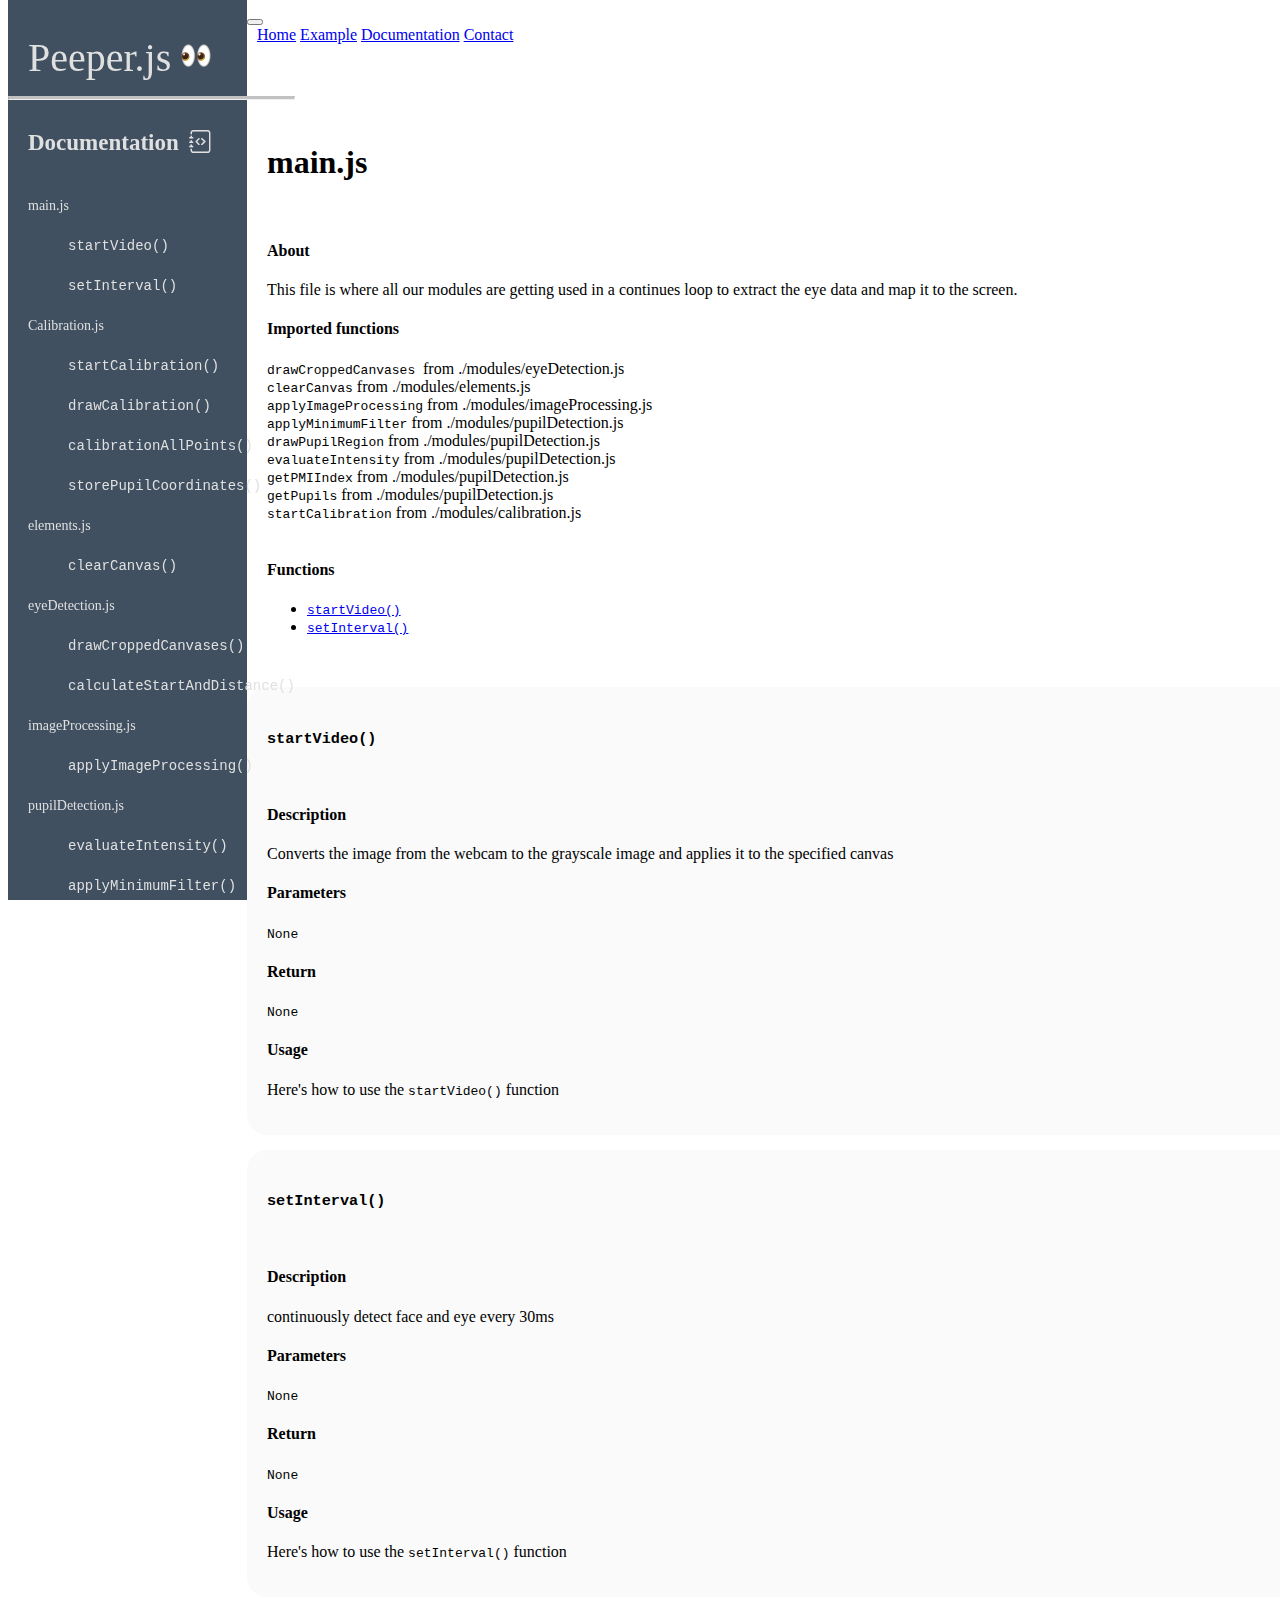
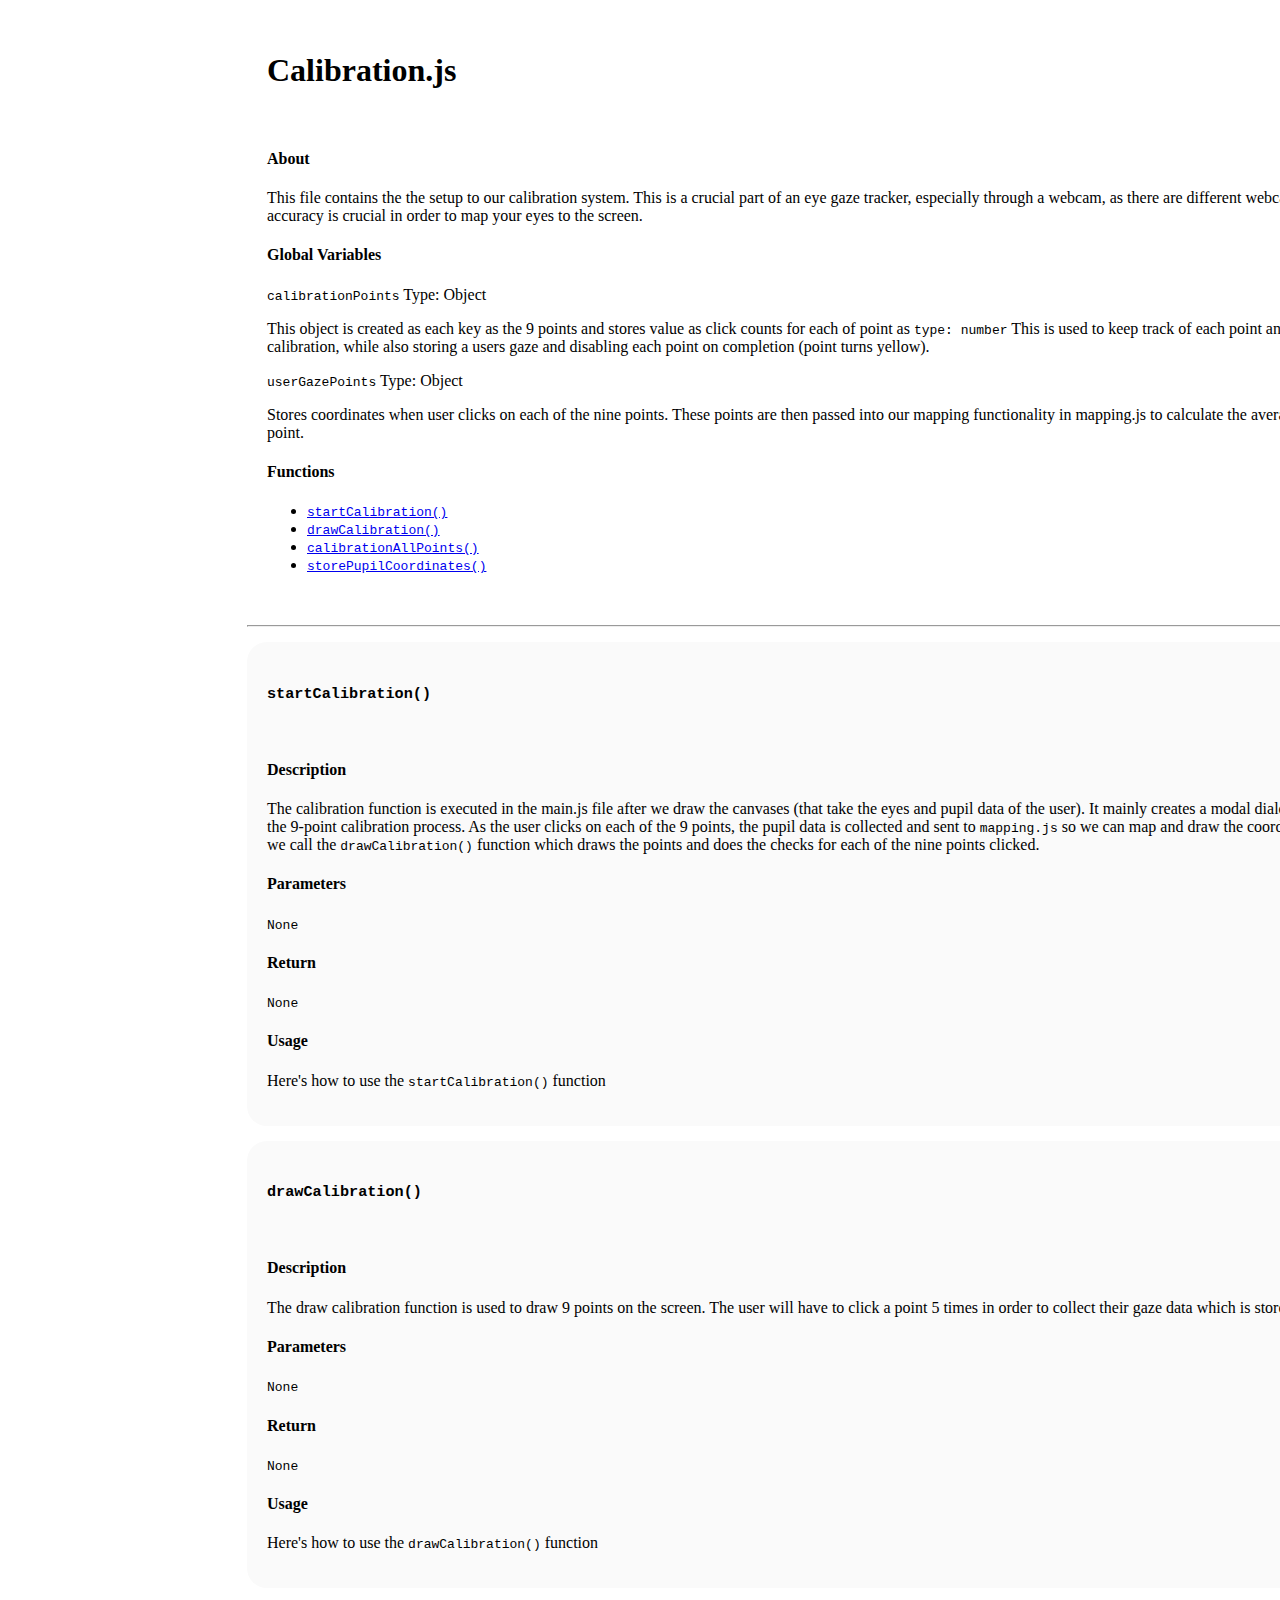
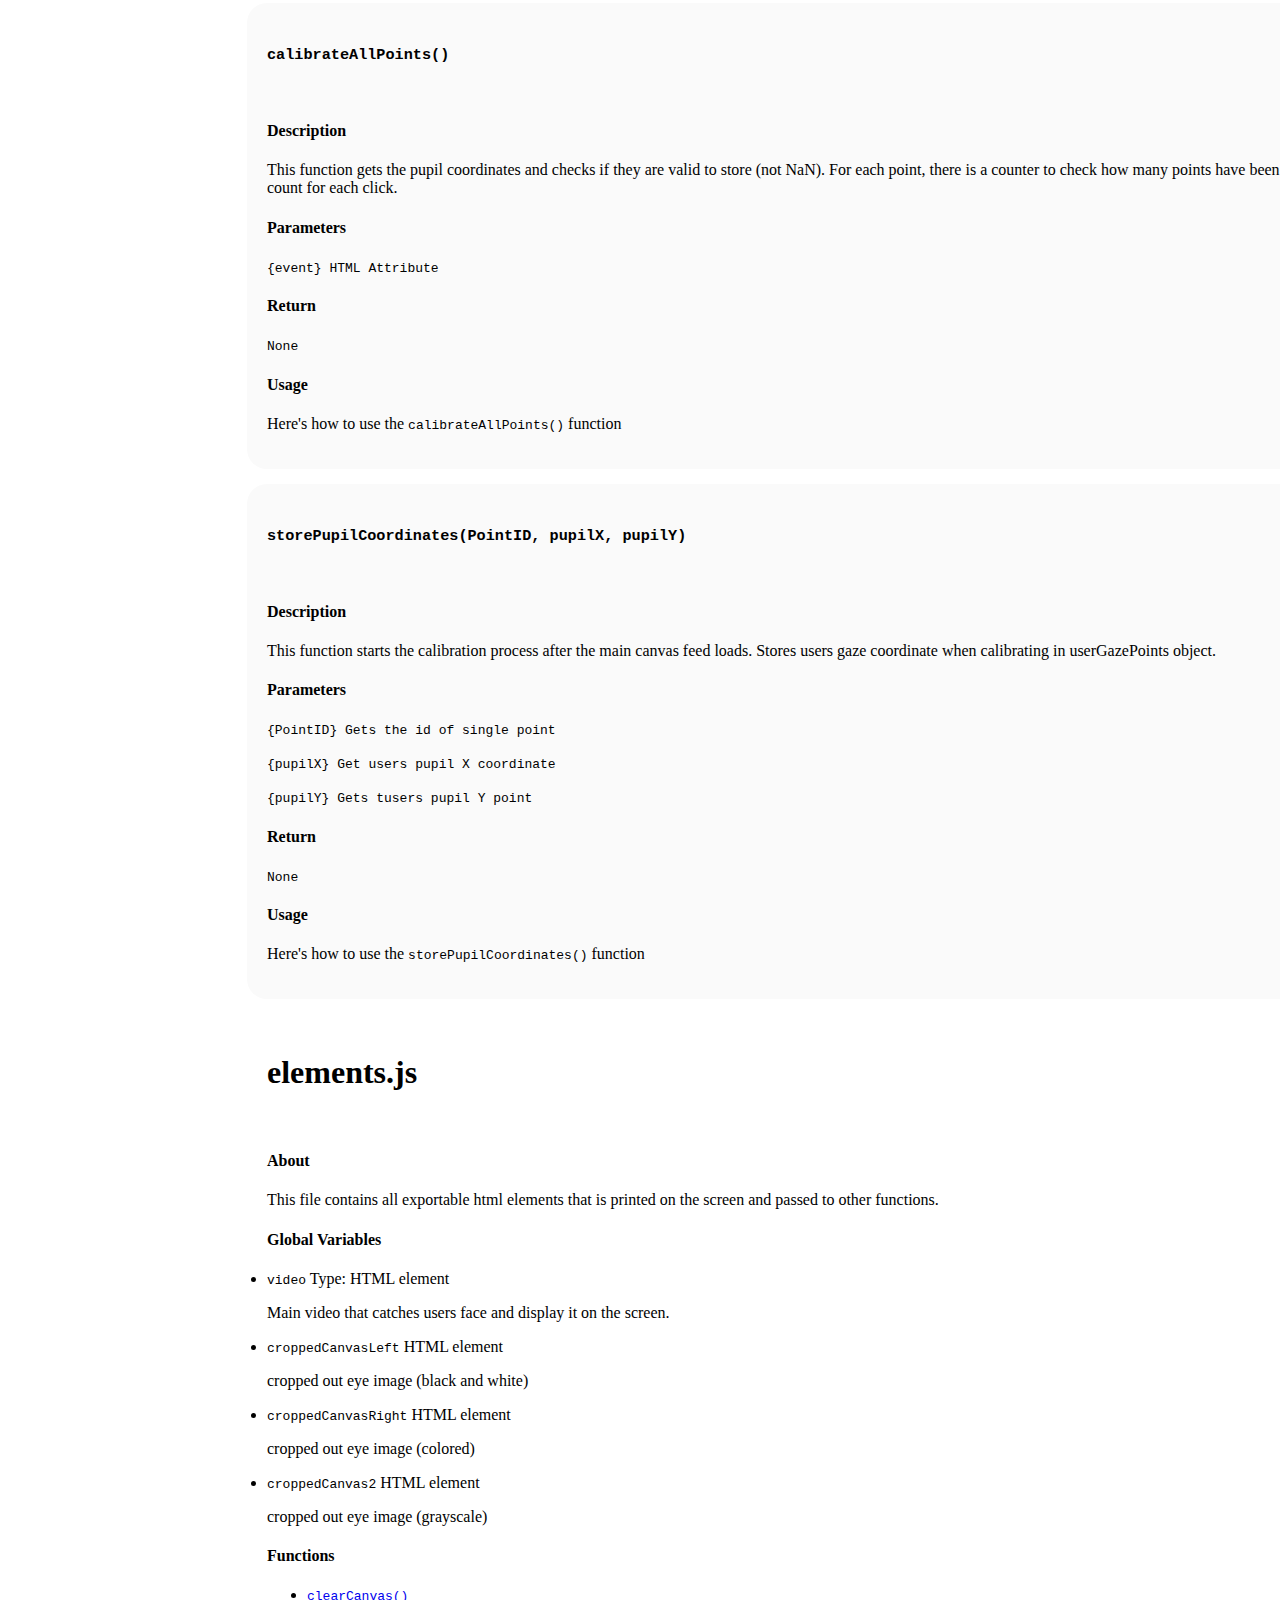
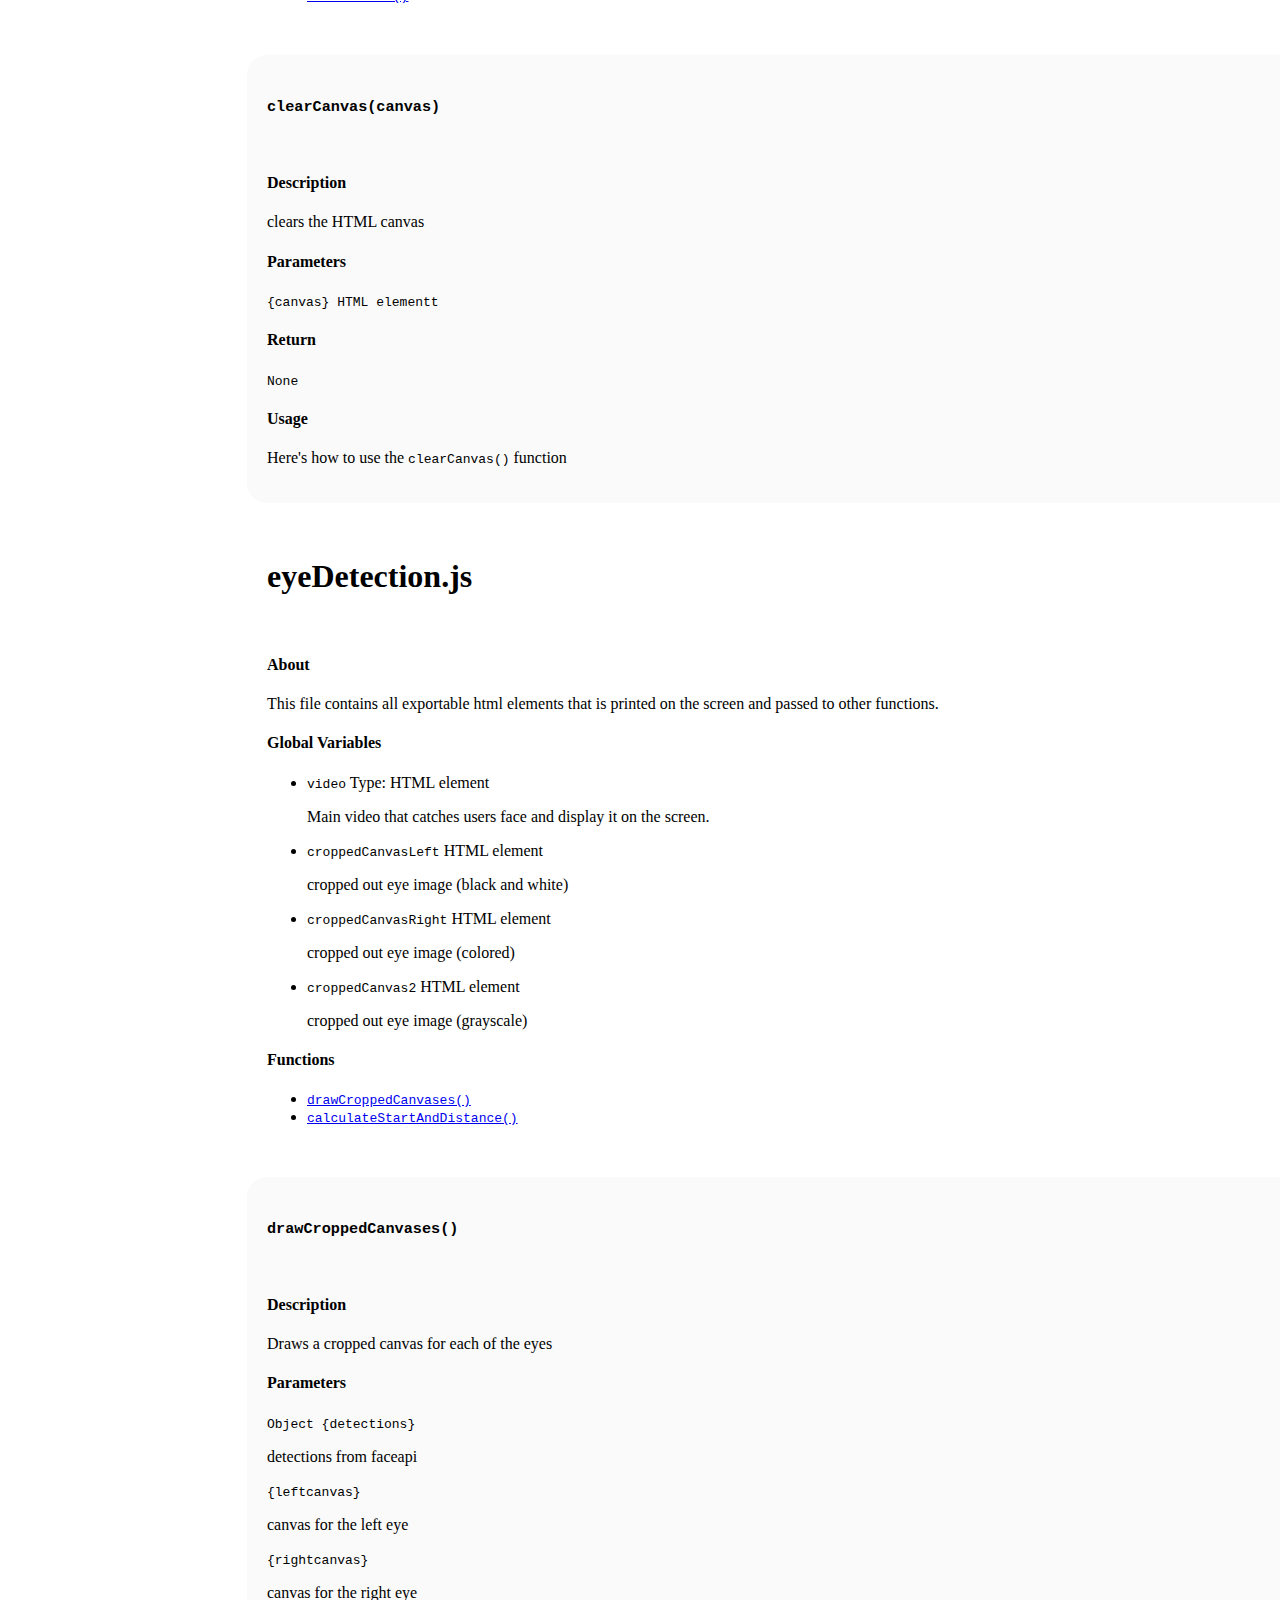
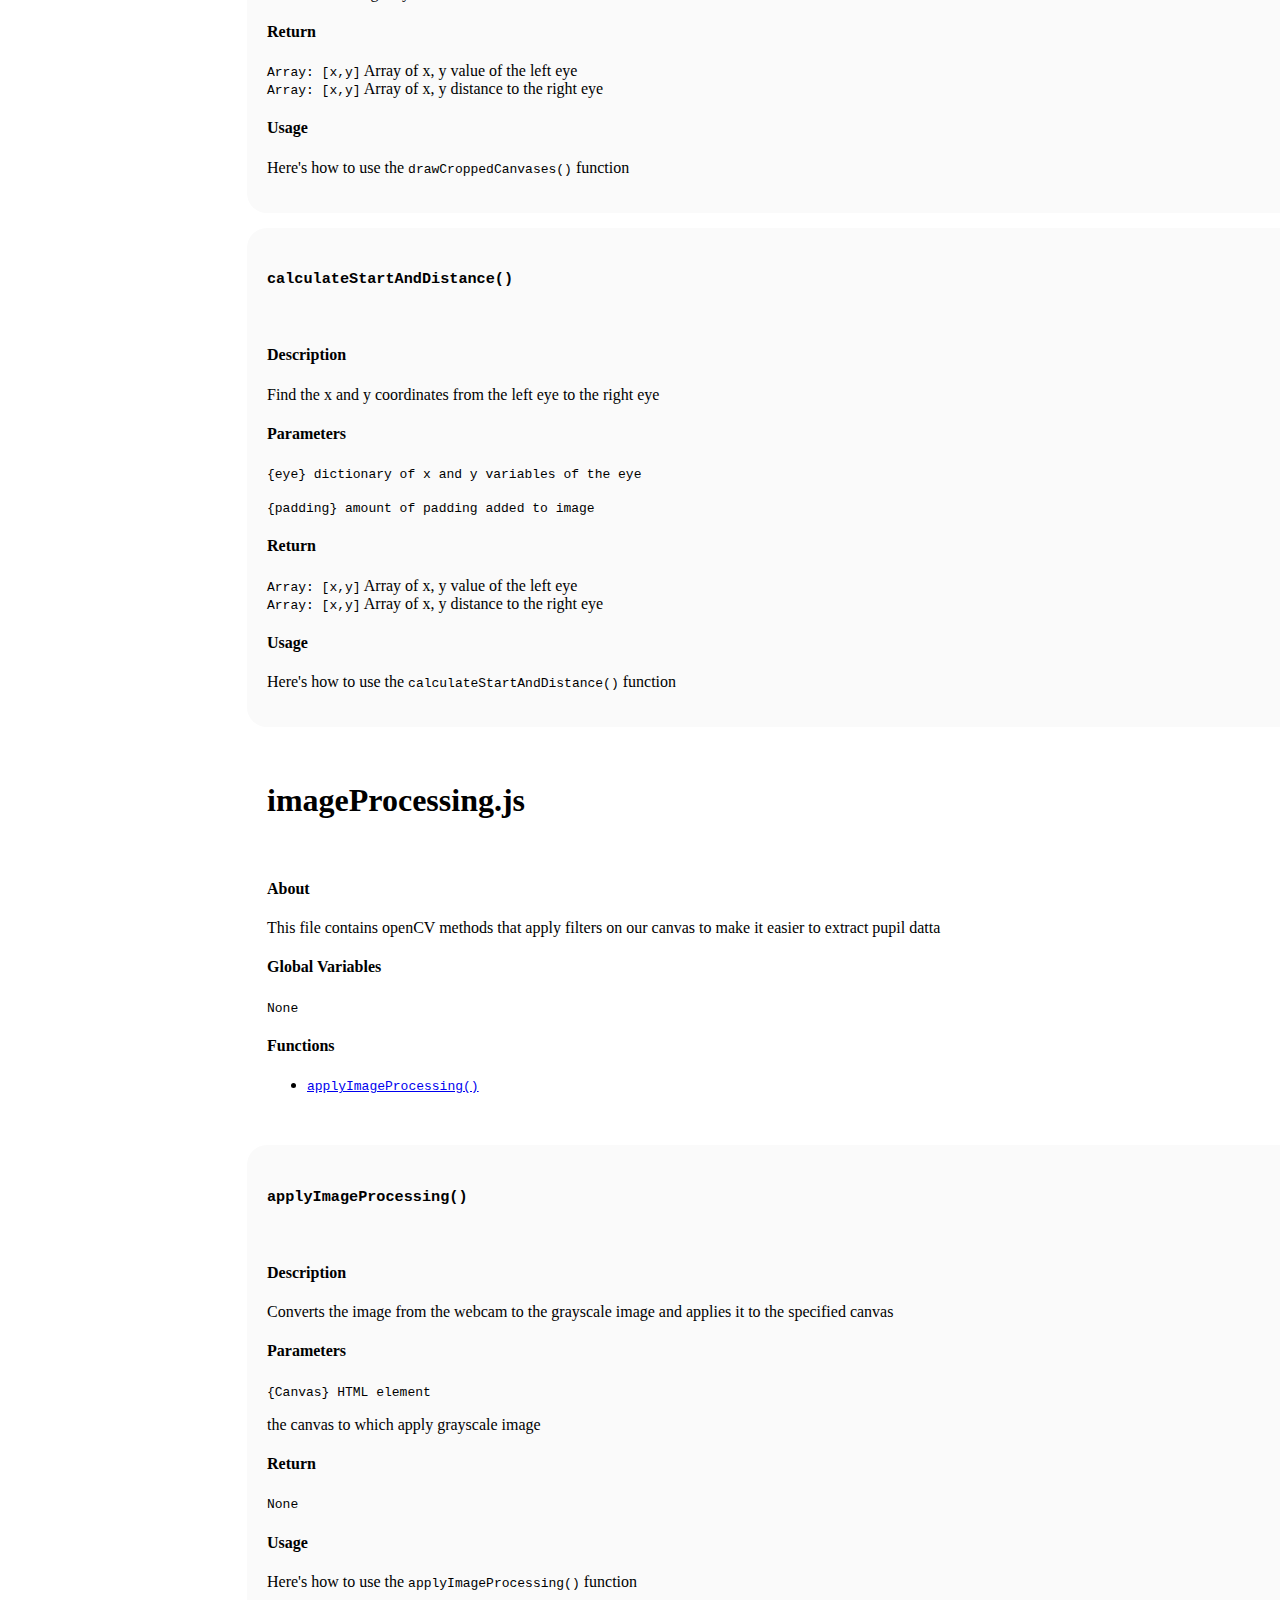
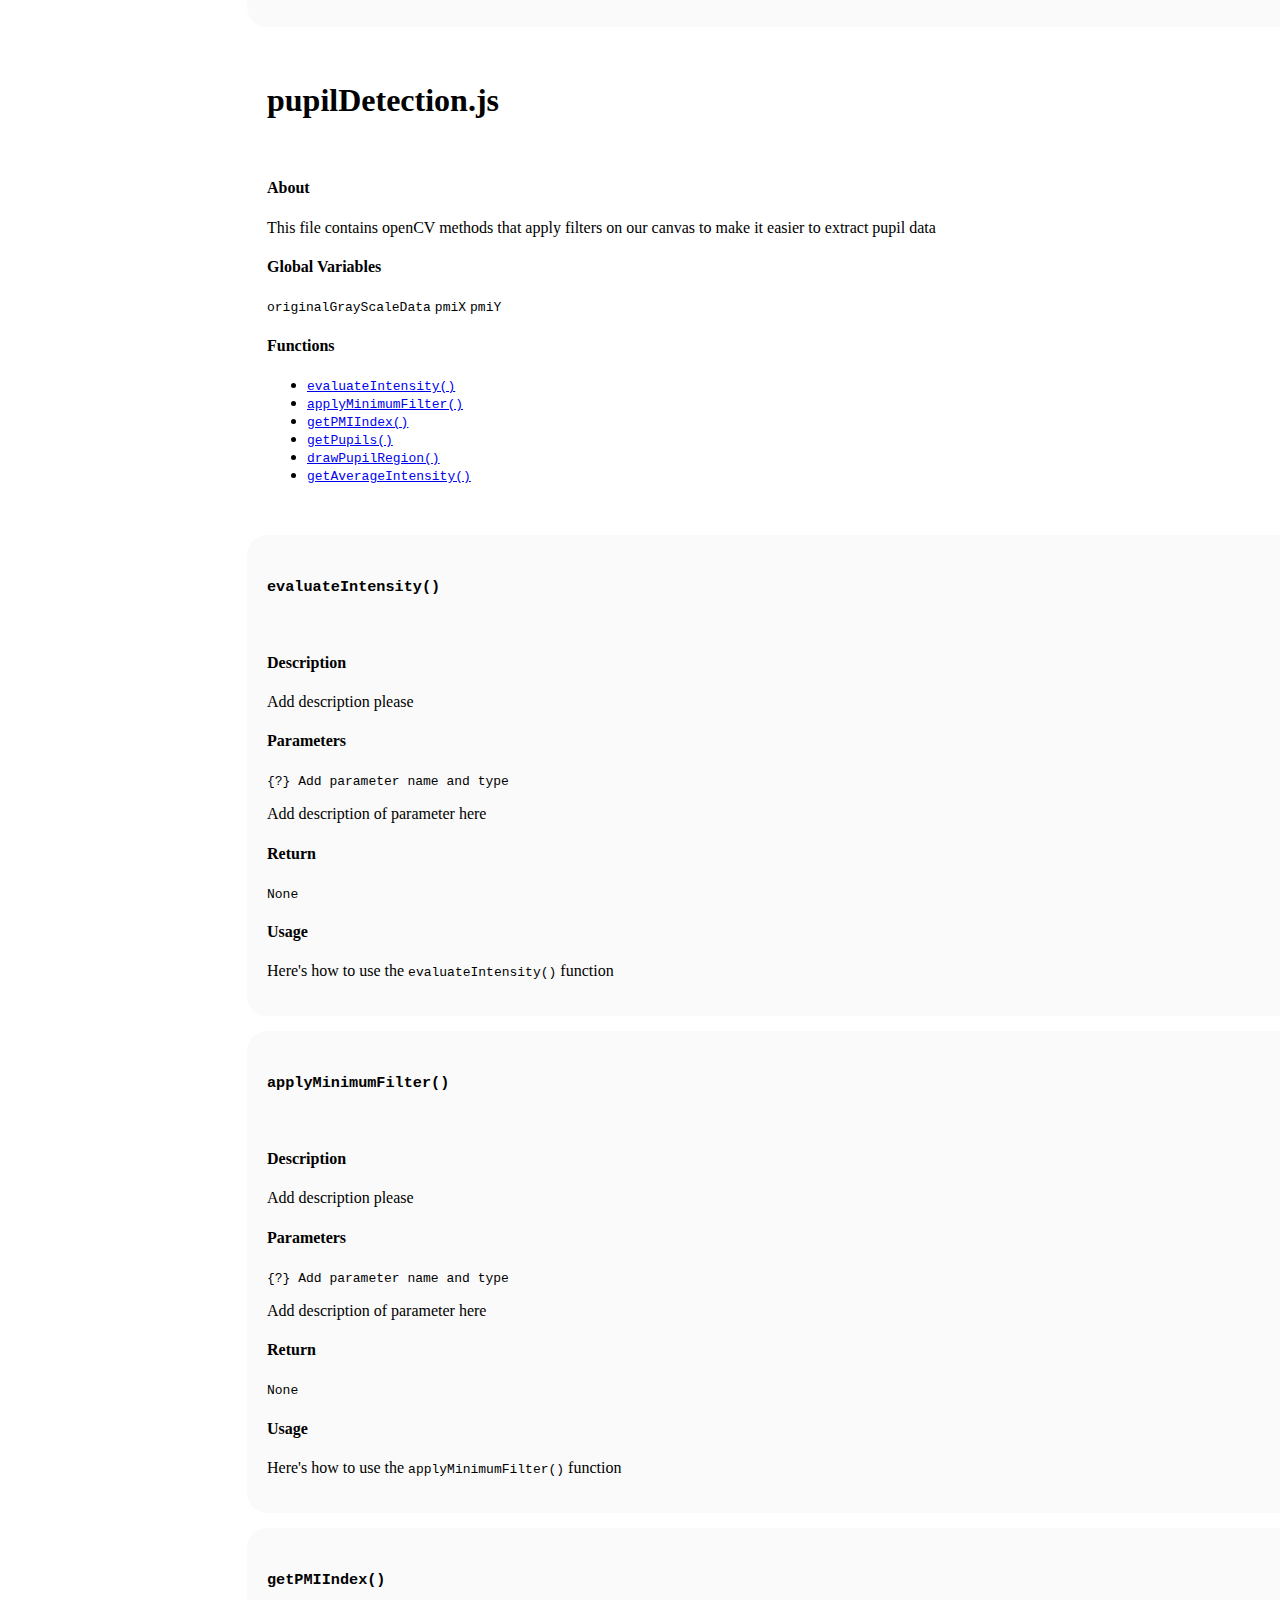
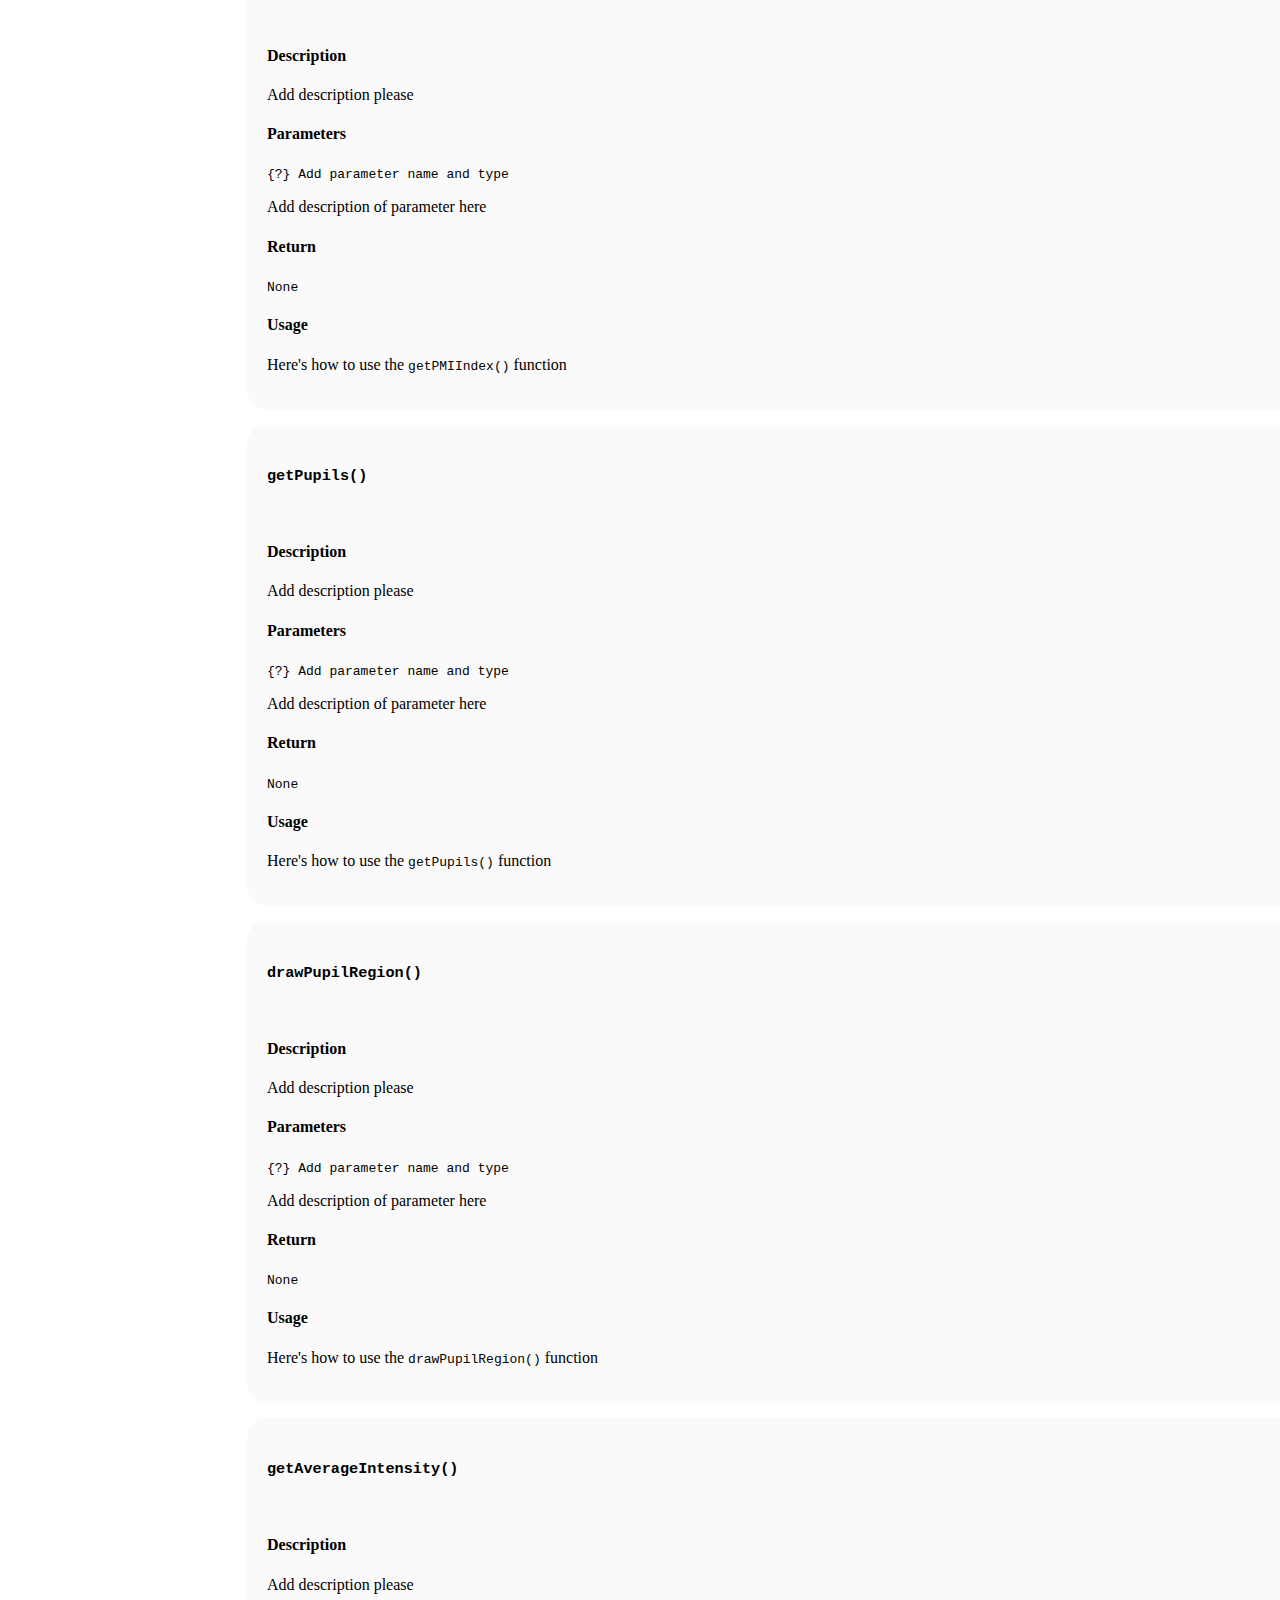
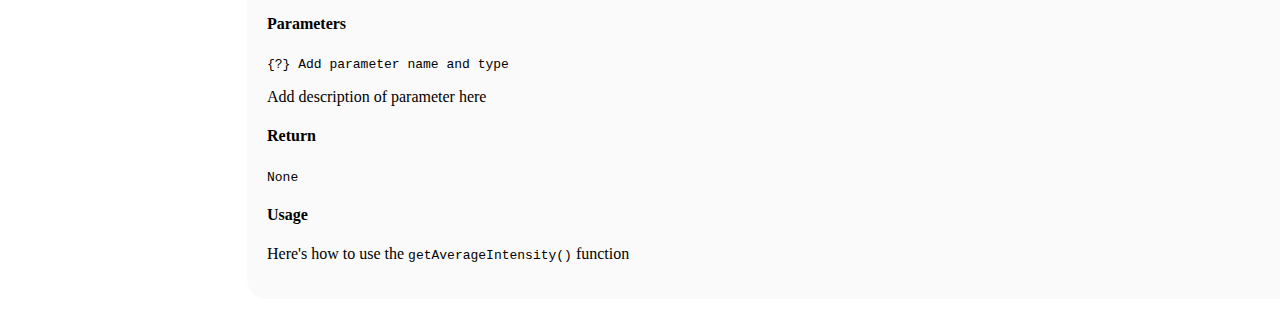
==== documentation.html @ 584a3b9f "ET-62: typo fix" ====
<!DOCTYPE html>
<html>
    <head>
        <meta charset="utf-8">
        <meta http-equiv="X-UA-Compatible" content="IE=edge">
        <title>Peeper.js</title>
        <meta name="description" content="">
        <meta name="viewport" content="width=device-width, initial-scale=1">
        <link rel="stylesheet" href="assets/css/documentation.css">
        <link href="https://cdn.jsdelivr.net/npm/bootstrap@5.1.3/dist/css/bootstrap.min.css" rel="stylesheet" integrity="sha384-1BmE4kWBq78iYhFldvKuhfTAU6auU8tT94WrHftjDbrCEXSU1oBoqyl2QvZ6jIW3" crossorigin="anonymous">
        <link rel="stylesheet" href="https://cdn.jsdelivr.net/npm/bootstrap-icons@1.8.1/font/bootstrap-icons.css">
    </head>
    <body>
        <div id="wrapper">
            <div class="container">
                <nav class="navbar fixed-top navbar-expand-lg navbar-light bg-light" id="top-nav">
                    <div class="container-fluid">
                        
                        <button class="navbar-toggler" type="button" data-bs-toggle="collapse" data-bs-target="#navbarNavAltMarkup" aria-controls="navbarNavAltMarkup" aria-expanded="false" aria-label="Toggle navigation">
                            <span class="navbar-toggler-icon"></span>
                        </button>
                        <div class="collapse navbar-collapse" id="navbarNavAltMarkup">
                            <div class="navbar-nav">
                            <a class="nav-link active" aria-current="page" href="index.html">Home</a>
                            <a class="nav-link" href="example.html">Example</a>
                            <a class="nav-link" href="documentation.html">Documentation</a>
                            <a class="nav-link" href="index.html#team">Contact</a>
                            </div>
                        </div>
                    </div>
                </nav>
            </div>
    

            <div id="sidebar-wrapper">
                <div id="sidebar-scroll">
                    <ul class="sidebar-nav">
                        <br>
                        <a class="logo" href="index.html">
                            Peeper.js
                            <img src="assets/images/nav-logo-eyes.png" alt="" width="30" height="30">
                        </a>
                        <hr style="border-top: 3px solid #bbb; margin: auto; margin-top: 15px; margin-bottom: 15px;">
                        <h3 style="font-size: 23px; " id="documentation-heading">Documentation<i class="bi bi-journal-code" id="documentationLogo"></i></h3>
                        
                        <li><a href="#main">main.js</a></li>
                            <ul class="subpoints">
                                <li><a href="#startVideo"><code>startVideo()</code></a></li>
                                <li><a href="#setInterval"><code>setInterval()</code></a></li>
                            </ul>

                        <li><a href="#calibration">Calibration.js</a></li>
                            <ul class="subpoints">
                                <li><a href="#startCalibration"><code>startCalibration()</code></a></li>
                                <li><a href="#drawCalibration"><code>drawCalibration()</code></a></li>
                                <li><a href="#calibrateAllPoints"><code>calibrationAllPoints()</code></a></li>
                                <li><a href="#storePupilCoordinates"><code>storePupilCoordinates()</code></a></li>
                            </ul>

                        <li><a href="#elements">elements.js</a></li>
                            <ul class="subpoints">
                                <li><a href="#clearCanvas"><code>clearCanvas()</code></a></li>
                            </ul>

                        <li><a href="#eyeDetection">eyeDetection.js</a></li>
                            <ul class="subpoints">
                                <li><a href="#drawCroppedCanvases"><code>drawCroppedCanvases()</code></a></li>
                                <li><a href="#calculateStartAndDistance"><code>calculateStartAndDistance()</code></a></li>
                            </ul>

                        <li><a href="#imageProcessing">imageProcessing.js</a></li>
                            <ul class="subpoints">
                                <li><a href="#applyImageProcessing"><code>applyImageProcessing()</code></a></li>
                            </ul>

                        <li><a href="#pupilDetection">pupilDetection.js</a></li>
                            <ul class="subpoints">
                                <li><a href="#evaluateIntensity"><code>evaluateIntensity()</code></a></li>
                                <li><a href="#applyMinimumFilter"><code>applyMinimumFilter()</code></a></li>
                                <li><a href="#getPMIIndex"><code>getPMIIndex()</code></a></li>
                                <li><a href="#getPupils"><code>getPupils()</code></a></li>
                                <li><a href="#drawPupilRegion"><code>drawPupilRegion()</code></a></li>
                                <li><a href="#getAverageIntensity"><code>getAverageIntensity()</code></a></li>
                            </ul>
                    </ul>
                </div>
            </div>

            <div id="page-content-wrapper">
                <div class="container-fluid">
                    <div class="row">
                        <div class="col-lg-12">
                            <!-- use "api" prefix in classnames to style all api function sections -->
                            <section id="main">
                                <div class="api_container">
                                    <div class="api_overview">
                                        <h1>main.js</h1><br>
                                        <h4>About</h4>
                                            <p>This file is where all our modules are getting used in a continues loop to extract the eye data and map it to the screen.</p>
                                        <div class="api_links">
                                            <h4>Imported functions</h4>
                                                <code>drawCroppedCanvases </code>from ./modules/eyeDetection.js<br>
                                                <code>clearCanvas</code> from ./modules/elements.js<br>
                                                <code>applyImageProcessing</code> from ./modules/imageProcessing.js<br>
                                                <code>applyMinimumFilter</code> from ./modules/pupilDetection.js<br>
                                                <code>drawPupilRegion</code> from ./modules/pupilDetection.js<br>
                                                <code>evaluateIntensity</code> from ./modules/pupilDetection.js<br>
                                                <code>getPMIIndex</code> from ./modules/pupilDetection.js<br>
                                                <code>getPupils</code> from ./modules/pupilDetection.js<br>
                                                <code>startCalibration</code> from ./modules/calibration.js<br>
                                                <br>
                            
                                            <h4>Functions</h4>
                                                <ul>
                                                    <li><a href="#startVideo"><code>startVideo()</code></a></li>
                                                    <li><a href="#setInterval"><code>setInterval()</code></a></li>
                                                </ul>
                                        </div> <!-- api_links -->
                                    </div><!-- api_overview -->
                            
                                    <div class="api_methods">
                                        <h3 id="startVideo"><code>startVideo()</code></h3><br>
                                        <h4>Description</h4>
                                            <p>Converts the image from the webcam to the grayscale image and applies it to the specified canvas</p>
                                        <h4>Parameters</h4>
                                            <code>None</code>                            
                                        <h4>Return</h4>
                                            <code>None</code>
                                        <h4>Usage</h4>
                                            <p>Here's how to use the <code>startVideo()</code> function</p>
                                    </div><!-- api_methods -->

                                    <div class="api_methods">
                                        <h3 id="setInterval"><code>setInterval()</code></h3><br>
                                        <h4>Description</h4>
                                            <p>continuously detect face and eye every 30ms</p>
                                        <h4>Parameters</h4>
                                            <code>None</code>                                    
                                        <h4>Return</h4>
                                            <code>None</code>
                                        <h4>Usage</h4>
                                            <p>Here's how to use the <code>setInterval()</code> function</p>
                                    </div><!-- api_methods -->
                                </div><!-- api_container -->
                            </section><!------- END main section -------->

                            <section id="calibration">
                                <div class="api_container">
                                    <div class="api_overview">
                                        <h1>Calibration.js</h1><br>
                                        <h4>About</h4>
                                        <p>This file contains the the setup to our calibration system. This is a crucial part of an eye gaze tracker, especially through a webcam, as there are different webcams and their capacity where accuracy is crucial in order to map your eyes to the screen.
                                        </p>

                                        <div class="api_links">
                                            
                                            <h4>Global Variables</h4>
                                                <code>calibrationPoints</code>
                                                </code>Type: Object</code>
                                                    <p>This object is created as each key as the 9 points and stores value as click counts for each of point as <code>type: number</code> This is used to keep track of each point and to check if user has finished calibration, while also storing a users gaze and disabling each point on completion (point turns yellow).<p>
                                            
                                                <code>userGazePoints</code>
                                                </code>Type: Object</code>
                                                    <p>Stores coordinates when user clicks on each of the nine points. These points are then passed into our mapping functionality in mapping.js to calculate the average of the 5 gaze points for each point.</p>

                                            <h4>Functions</h4>
                                            <ul>
                                                <li><a href="#startCalibration"><code>startCalibration()</code></a></li>
                                                <li><a href="#drawCalibration"><code>drawCalibration()</code></a></li>
                                                <li><a href="#calibrateAllPoints"><code>calibrationAllPoints()</code></a></li>
                                                <li><a href="#storePupilCoordinates"><code>storePupilCoordinates()</code></a></li>
                                            </ul>
                                        </div> <!-- api_links -->
                                    </div><!-- api_overview -->

                                    <hr> <!-- Copy BELOW THIS LINE FOR EACH NEW FUNCTION OR METHOD-->
                                    <div class="api_methods">
                                        <h3 id="startCalibration"><code>startCalibration()</code></h3><br>
                                        <h4>Description</h4>
                                            <p>The calibration function is executed in the main.js file after we draw the canvases (that take the eyes and pupil data of the user). It mainly creates a modal dialog box that asks the user to start the 9-point calibration process. As the user clicks on each of the 9 points, the pupil data is collected and sent to <code>mapping.js</code> so we can map and draw the coordinates to the screen. Additionally, we call the <code>drawCalibration()</code> function which draws the points and does the checks for each of the nine points clicked.</p>
                                        <h4>Parameters</h4>
                                            <p><code>None</code></p>
                                        <h4>Return</h4>
                                            <p><code>None</code></p>
                                        <h4>Usage</h4>
                                            <p>Here's how to use the <code>startCalibration()</code> function</p>
                                        
                                    </div><!-- api_methods -->
                            
                                    <div class="api_methods">
                                        <h3 id="drawCalibration"><code>drawCalibration()</code></h3><br>
                                        <h4>Description</h4>
                                            <p>The draw calibration function is used to draw 9 points on the screen. The user will have to click a point 5 times in order to collect their gaze data which is stored in the <code>userGazePoints</code> object.</p>
                                        <h4>Parameters</h4>
                                            <p><code>None</code></p>
                                        <h4>Return</h4>
                                            <p><code>None</code></p>

                                        <h4>Usage</h4>
                                            <p>Here's how to use the <code>drawCalibration()</code> function</p>
                                        
                                    </div><!-- api_methods -->

                                    <div class="api_methods">
                                        <h3 id="calibrateAllPoints"><code>calibrateAllPoints()</code></h3><br>
                                        <h4>Description</h4>
                                            <p>This function gets the pupil coordinates and checks if they are valid to store (not NaN). For each point, there is a
                                        counter to check how many points have been clicked as well as an updated count for each click.</p>
                                        <h4>Parameters</h4>
                                            <p><code>{event} HTML Attribute</code></p>
                                        <h4>Return</h4>
                                            <p><code>None</code></p>

                                        <h4>Usage</h4>
                                            <p>Here's how to use the <code>calibrateAllPoints()</code> function</p>
                                        
                                    </div><!-- api_methods -->

                                    <div class="api_methods">
                                        <h3 id="storePupilCoordinates"><code>storePupilCoordinates(PointID, pupilX, pupilY)</code></h3><br>
                                        <h4>Description</h4>
                                            <p>This function starts the calibration process after the main canvas feed loads. Stores users gaze coordinate when
                                        calibrating in userGazePoints object.</p>
                                        <h4>Parameters</h4>
                                            <p><code>{PointID} Gets the id of single point</code></p>
                                            <p><code>{pupilX} Get users pupil X coordinate</code></p>
                                            <p><code>{pupilY} Gets tusers pupil Y point</code></p>
                                        <h4>Return</h4>
                                            <p><code>None</code></p>

                                        <h4>Usage</h4>
                                            <p>Here's how to use the <code>storePupilCoordinates()</code> function</p>
                                        
                                    </div><!-- api_methods -->
                                </div><!-- api_container -->
                            </section><!------- END calibration section -------->

                            <section id="elements">
                                <div class="api_container">
                                    <div class="api_overview">
                                        <h1>elements.js</h1><br>
                                        <h4>About</h4>
                                        <p>This file contains all exportable html elements that is printed on the screen and passed to other functions.
                                        </p>
                                
                                        <div class="api_links">
                                
                                            <h4>Global Variables</h4>

                                                <li><code>video</code> Type: HTML element<p>Main video that catches users face and display it on the screen.<p></li>
                                                <li><code>croppedCanvasLeft</code> HTML element<p>cropped out eye image (black and white)</p></li>
                                                <li><code>croppedCanvasRight</code> HTML element<p>cropped out eye image (colored)</p></li>
                                                <li><code>croppedCanvas2</code> HTML element<p>cropped out eye image (grayscale)</p></li>

                                            <h4>Functions</h4>
                                            <ul>
                                                <li><a href="#clearCanvas"><code>clearCanvas()</code></a></li>
                                            </ul>
                                        </div> <!-- api_links -->
                                    </div><!-- api_overview -->


                                    <div class="api_methods">
                                        <h3 id="clearCanvas"><code>clearCanvas(canvas)</code></h3><br>
                                        <h4>Description</h4>
                                            <p>clears the HTML canvas</p>
                                        <h4>Parameters</h4>
                                            <p><code>{canvas} HTML elementt</code></p>
                                        <h4>Return</h4>
                                            <p><code>None</code></p>
                                        <h4>Usage</h4>
                                            <p>Here's how to use the <code>clearCanvas()</code> function</p>
                                    </div><!-- api_methods -->


                                </div><!-- api_container -->
                            </section><!------- END elements section -------->

                            <section id="eyeDetection">
                                <div class="api_container">
                                    <div class="api_overview">
                                        <h1>eyeDetection.js</h1><br>
                                        <h4>About</h4>
                                        <p>This file contains all exportable html elements that is printed on the screen and passed to other
                                            functions.
                                        </p>
                                        <div class="api_links">
                                            <h4>Global Variables</h4>
                                            <ul>
                                                <li><code>video</code> Type: HTML element<p>Main video that catches users face and display it on the screen.<p></li>
                                                <li><code>croppedCanvasLeft</code> HTML element<p>cropped out eye image (black and white)</p></li>
                                                <li><code>croppedCanvasRight</code> HTML element<p>cropped out eye image (colored)</p></li>
                                                <li><code>croppedCanvas2</code> HTML element<p>cropped out eye image (grayscale)</p></li>
                                            </ul>
                            
                                            <h4>Functions</h4>
                                            <ul>
                                                <li><a href="#drawCroppedCanvases"><code>drawCroppedCanvases()</code></a></li>
                                                <li><a href="#calculateStartAndDistance"><code>calculateStartAndDistance()</code></a></li>
                                            </ul>
                                        </div> <!-- api_links -->
                                    </div><!-- api_overview -->

                            
                                    <div class="api_methods">
                                        <h3 id="drawCroppedCanvases"><code>drawCroppedCanvases()</code></h3><br>
                                        <h4>Description</h4>
                                            <p>Draws a cropped canvas for each of the eyes</p>
                                        <h4>Parameters</h4>
                                            <code>Object {detections}</code><p>detections from faceapi</p>
                                            <code>{leftcanvas}</code><p>canvas for the left eye</p>
                                            <code>{rightcanvas}</code><p>canvas for the right eye</p>
                                        <h4>Return</h4>
                                            <p>
                                            <code> Array: [x,y]</code> Array of x, y value of the left eye <br>
                                            <code> Array: [x,y]</code> Array of x, y distance to the right eye</code></p>
                                        <h4>Usage</h4>
                                        <p>Here's how to use the <code>drawCroppedCanvases()</code> function</p>
                                    </div><!-- api_methods -->

                                    <div class="api_methods">
                                        <h3 id="calculateStartAndDistance"><code>calculateStartAndDistance()</code></h3><br>
                                        <h4>Description</h4>
                                        <p>Find the x and y coordinates from the left eye to the right eye</p>
                                        <h4>Parameters</h4>
                                        <p><code>{eye} dictionary of x and y variables of the eye</code></p>
                                        <p><code>{padding} amount of padding added to image
                                    </code></p>
                                        <h4>Return</h4>
                                        <p>
                                            <code> Array: [x,y]</code> Array of x, y value of the left eye <br>
                                            <code> Array: [x,y]</code> Array of x, y distance to the right eye
                                            </code>
                                        </p>
                                        <h4>Usage</h4>
                                        <p>Here's how to use the <code>calculateStartAndDistance()</code> function</p>
                                    </div><!-- api_methods -->
                            
                            
                                </div><!-- api_container -->
                            </section><!------- END eyeDetection section -------->

                            <section id="imageProcessing">
                                <div class="api_container">
                                    <div class="api_overview">
                                        <h1>imageProcessing.js</h1><br>
                                        <h4>About</h4>
                                        <p>This file contains openCV methods that apply filters on our canvas to make it easier to extract pupil datta
                                        </p>
                                        <div class="api_links">
                                            <h4>Global Variables</h4>
                                                <code>None</code>
                            
                                            <h4>Functions</h4>
                                                <ul>
                                                    <li><a href="#applyImageProcessing"><code>applyImageProcessing()</code></a></li>
                                                </ul>
                                        </div> <!-- api_links -->
                                    </div><!-- api_overview -->
                            
                                    <div class="api_methods">
                                        <h3 id="applyImageProcessing"><code>applyImageProcessing()</code></h3><br>
                                        <h4>Description</h4>
                                            <p>Converts the image from the webcam to the grayscale image and applies it to the specified canvas</p>
                                        <h4>Parameters</h4>
                                            <code>{Canvas} HTML element</code>
                                            <p>the canvas to which apply grayscale image</p>
                                        
                                        <h4>Return</h4>
                                            <code>None</code>
                                        <h4>Usage</h4>
                                            <p>Here's how to use the <code>applyImageProcessing()</code> function</p>
                                    </div><!-- api_methods -->
                                </div><!-- api_container -->
                            </section><!------- END imageProcessing section -------->

                            <section id="pupilDetection">
                                <div class="api_container">
                                    <div class="api_overview">
                                        <h1>pupilDetection.js</h1><br>
                                        <h4>About</h4>
                                            <p>This file contains openCV methods that apply filters on our canvas to make it easier to extract pupil data</p>
                                        <div class="api_links">
                                            <h4>Global Variables</h4>
                                                <code>originalGrayScaleData</code>
                                                <code>pmiX</code>
                                                <code>pmiY</code>
                            
                                            <h4>Functions</h4>
                                                <ul>
                                                    <li><a href="#evaluateIntensity"><code>evaluateIntensity()</code></a></li>
                                                    <li><a href="#applyMinimumFilter"><code>applyMinimumFilter()</code></a></li>
                                                    <li><a href="#getPMIIndex"><code>getPMIIndex()</code></a></li>
                                                    <li><a href="#getPupils"><code>getPupils()</code></a></li>
                                                    <li><a href="#drawPupilRegion"><code>drawPupilRegion()</code></a></li>
                                                    <li><a href="#getAverageIntensity"><code>getAverageIntensity()</code></a></li>
                                                </ul>
                                        </div> <!-- api_links -->
                                    </div><!-- api_overview -->
                            
                                    <div class="api_methods">
                                        <h3 id="evaluateIntensity"><code>evaluateIntensity()</code></h3><br>
                                        <h4>Description</h4>
                                            <p>Add description please</p>
                                        <h4>Parameters</h4>
                                            <code>{?} Add parameter name and type</code>
                                            <p>Add description of parameter here</p>
                            
                                        <h4>Return</h4>
                                            <code>None</code>
                                        <h4>Usage</h4>
                                            <p>Here's how to use the <code>evaluateIntensity()</code> function</p>
                                    </div><!-- api_methods -->

                                    <div class="api_methods">
                                        <h3 id="applyMinimumFilter"><code>applyMinimumFilter()</code></h3><br>
                                        <h4>Description</h4>
                                            <p>Add description please</p>
                                        <h4>Parameters</h4>
                                            <code>{?} Add parameter name and type</code>
                                            <p>Add description of parameter here</p>
                                    
                                        <h4>Return</h4>
                                            <code>None</code>
                                        <h4>Usage</h4>
                                            <p>Here's how to use the <code>applyMinimumFilter()</code> function</p>
                                    </div><!-- api_methods -->

                                    <div class="api_methods">
                                        <h3 id="getPMIIndex"><code>getPMIIndex()</code></h3><br>
                                        <h4>Description</h4>
                                            <p>Add description please</p>
                                        <h4>Parameters</h4>
                                            <code>{?} Add parameter name and type</code>
                                            <p>Add description of parameter here</p>
                                    
                                        <h4>Return</h4>
                                            <code>None</code>
                                        <h4>Usage</h4>
                                            <p>Here's how to use the <code>getPMIIndex()</code> function</p>
                                    </div><!-- api_methods -->

                                    <div class="api_methods">
                                        <h3 id="getPupils"><code>getPupils()</code></h3><br>
                                        <h4>Description</h4>
                                            <p>Add description please</p>
                                        <h4>Parameters</h4>
                                            <code>{?} Add parameter name and type</code>
                                            <p>Add description of parameter here</p>
                                    
                                        <h4>Return</h4>
                                            <code>None</code>
                                        <h4>Usage</h4>
                                            <p>Here's how to use the <code>getPupils()</code> function</p>
                                    </div><!-- api_methods -->

                                    <div class="api_methods">
                                        <h3 id="drawPupilRegion"><code>drawPupilRegion()</code></h3><br>
                                        <h4>Description</h4>
                                            <p>Add description please</p>
                                        <h4>Parameters</h4>
                                            <code>{?} Add parameter name and type</code>
                                            <p>Add description of parameter here</p>
                                    
                                        <h4>Return</h4>
                                            <code>None</code>
                                        <h4>Usage</h4>
                                            <p>Here's how to use the <code>drawPupilRegion()</code> function</p>
                                    </div><!-- api_methods -->

                                    <div class="api_methods">
                                        <h3 id="getAverageIntensity"><code>getAverageIntensity()</code></h3><br>
                                        <h4>Description</h4>
                                            <p>Add description please</p>
                                        <h4>Parameters</h4>
                                            <code>{?} Add parameter name and type</code>
                                            <p>Add description of parameter here</p>
                                        <h4>Return</h4>
                                            <code>None</code>
                                        <h4>Usage</h4>
                                            <p>Here's how to use the <code>getAverageIntensity()</code> function</p>
                                    </div><!-- api_methods -->
                                </div><!-- api_container -->
                            </section><!------- END pupilDetection section -------->

                        </div>
                    </div>
                </div>
            </div>

        </div>
        <script src="https://cdn.jsdelivr.net/npm/bootstrap@5.1.3/dist/js/bootstrap.bundle.min.js" integrity="sha384-ka7Sk0Gln4gmtz2MlQnikT1wXgYsOg+OMhuP+IlRH9sENBO0LRn5q+8nbTov4+1p" crossorigin="anonymous"></script>
    </body>
</html>
---- assets/css/documentation.css ----
#sidebar-wrapper {
  z-index: 1;
  position: fixed;
  width: 239px;
  height: 100%;
  background: #2C3E50;
  opacity: 0.9;
  bottom: 0;
}

#top-nav {
  margin-left: 239px;
}

.navbar-nav {
  margin-left: 10px;
}

/* width */
#sidebar-scroll::-webkit-scrollbar {
  width: 5px;
}

/* global width */
::-webkit-scrollbar {
  width: 10px;
}

/* Track */
::-webkit-scrollbar-track {
  background: #f1f1f1; 
}
 
/* Handle */
::-webkit-scrollbar-thumb {
  background: #888; 
}

/* Handle on hover */
::-webkit-scrollbar-thumb:hover {
  background: #555; 
}

#sidebar-scroll{
  position: absolute;
  top: 0;
  bottom: 0;
  left: 0;
  overflow-y: scroll;
}

.logo{
  font-size: 40px;
  padding-left: 20px;
  color:#ddd;
  text-decoration: none;
  font-family: Papyrus;
}

h1 {
  margin-top: 20px;
}

#page-content-wrapper {
  width: 100%;
  position: absolute;
  padding: 15px;
  padding-left: 239px;
  margin-top: 30px;
}

.sidebar-nav{
  padding: 0;
  list-style: none;
}

.sidebar-nav h3{
  text-indent: 20px;
  line-height: 40px;
}

.sidebar-nav li{
  text-indent: 20px;
  line-height: 40px;
}

.sidebar-nav h3{
  display: block;
  text-decoration: none;
  color: #ddd;
}

.sidebar-nav li a{
  display: block;
  text-decoration: none;
  color: #ddd;
  font-size: 14px;
}

.sidebar-nav li a:hover{
  background: #16A085;
}

.subpoints {
  list-style: none;
  text-indent: 10px;
}

/* Api documenation styles */
.api_overview {
  margin-top: 15px;
  margin-bottom: 15px;
  padding: 20px;
}

.api_methods {
  background-color: #fafafa;
  margin-top: 15px;
  margin-bottom: 15px;
  padding: 20px;
  border-radius: 20px;
}

.api_methods:hover {
  box-shadow: rgba(0, 0, 0, 0.24) 0px 3px 8px;
}

#documentationLogo {
  margin-left: -10px;
}
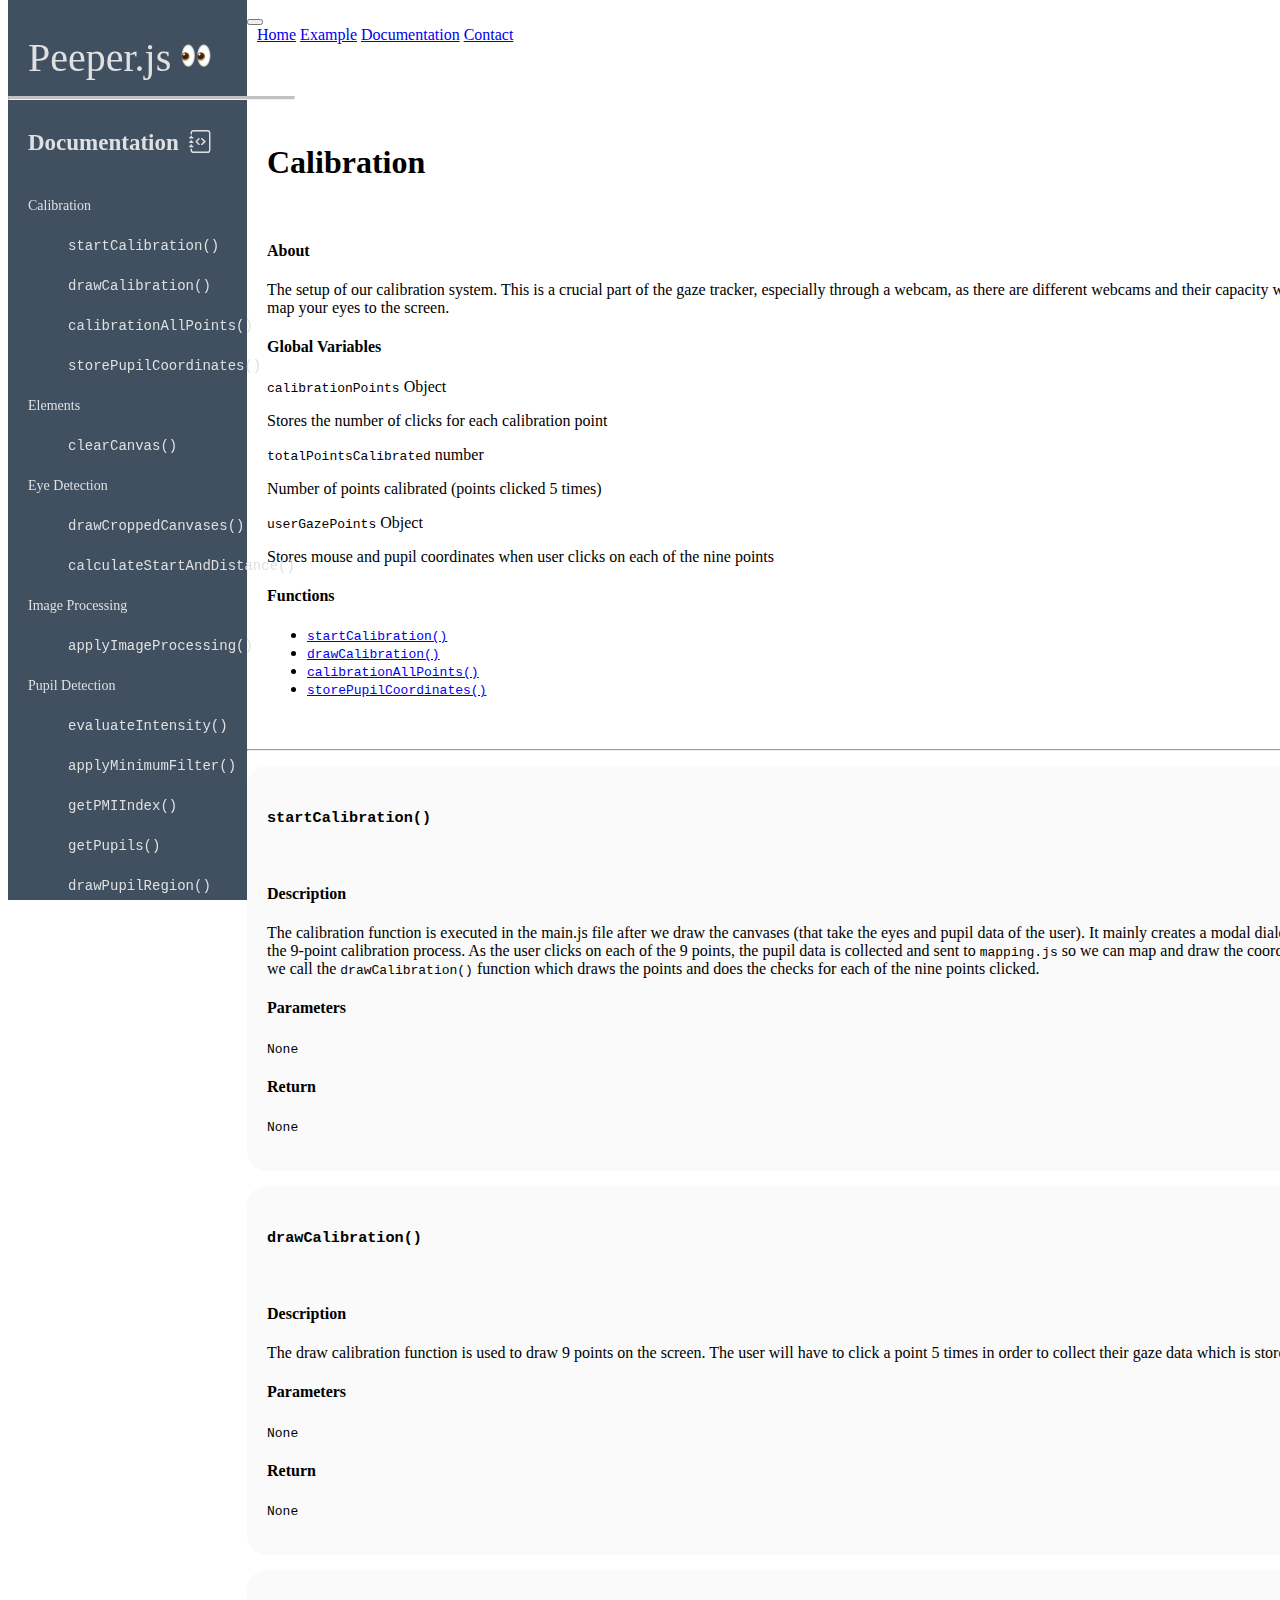
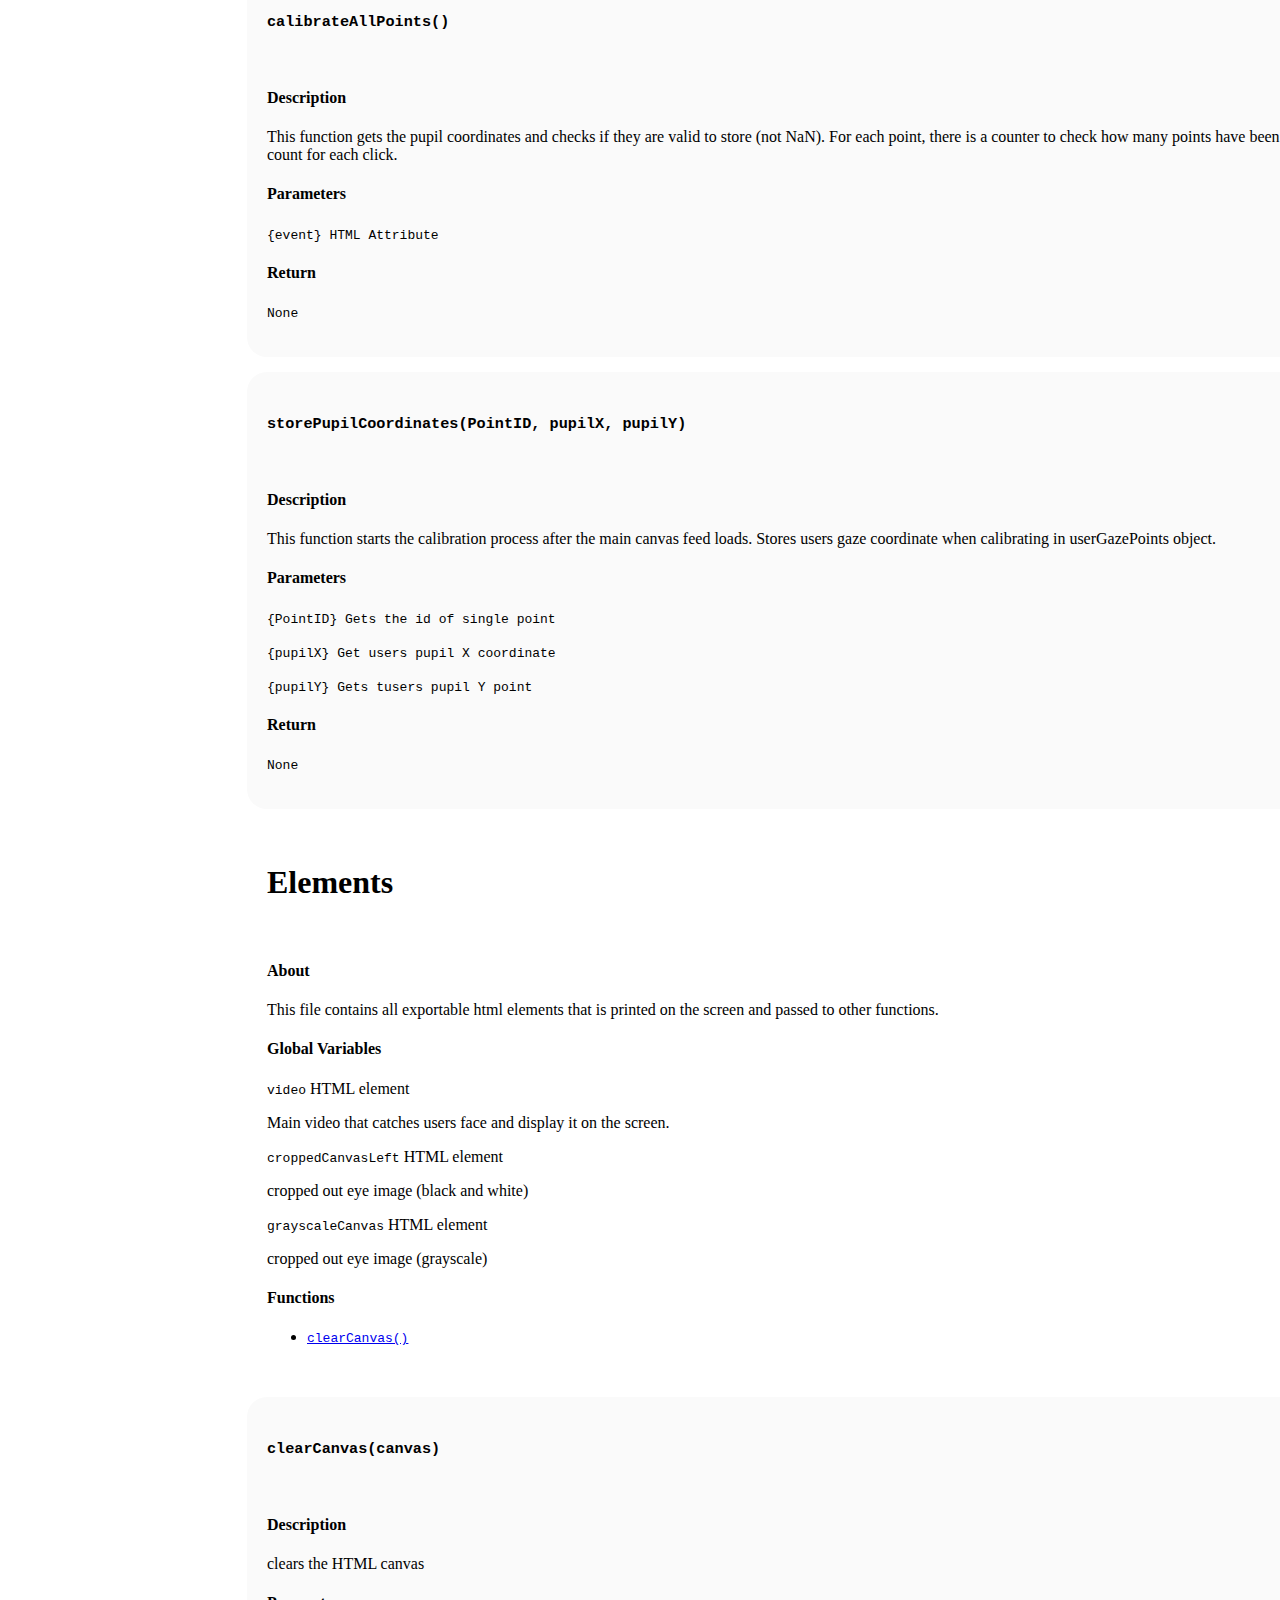
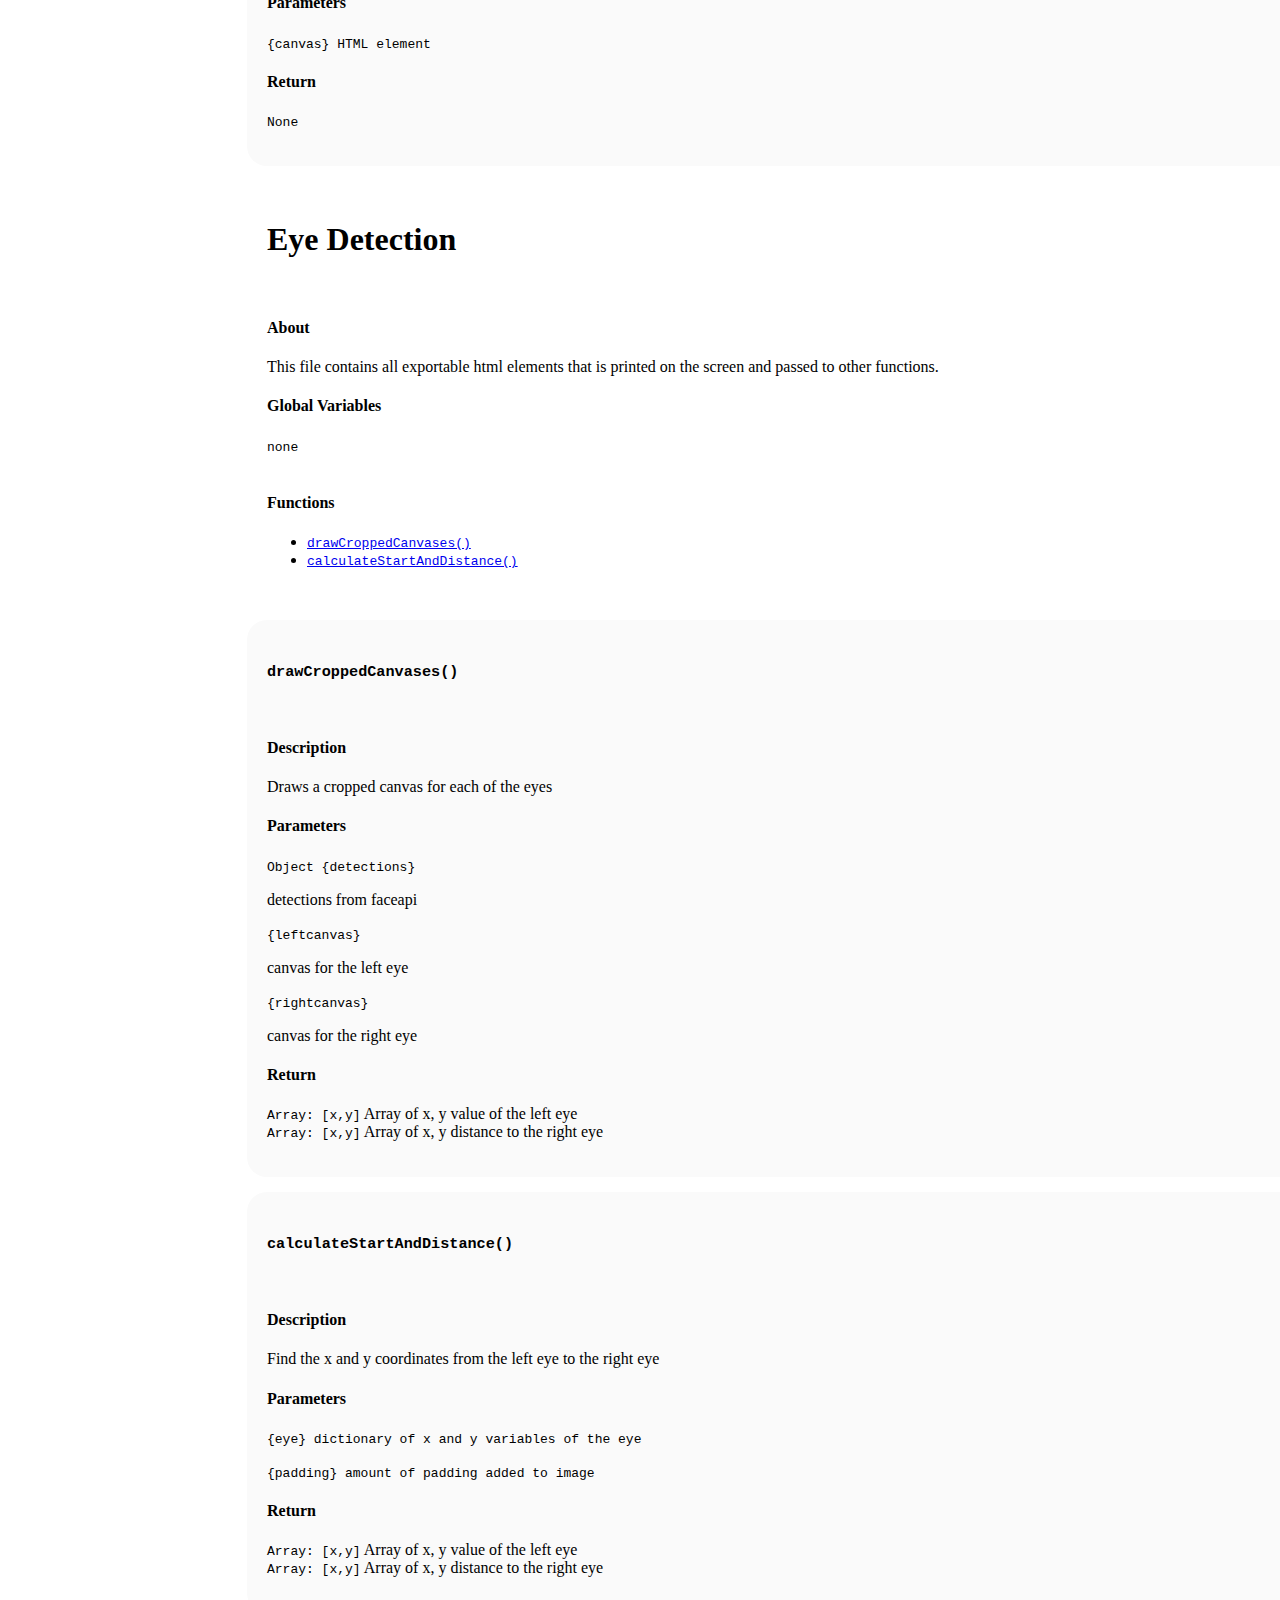
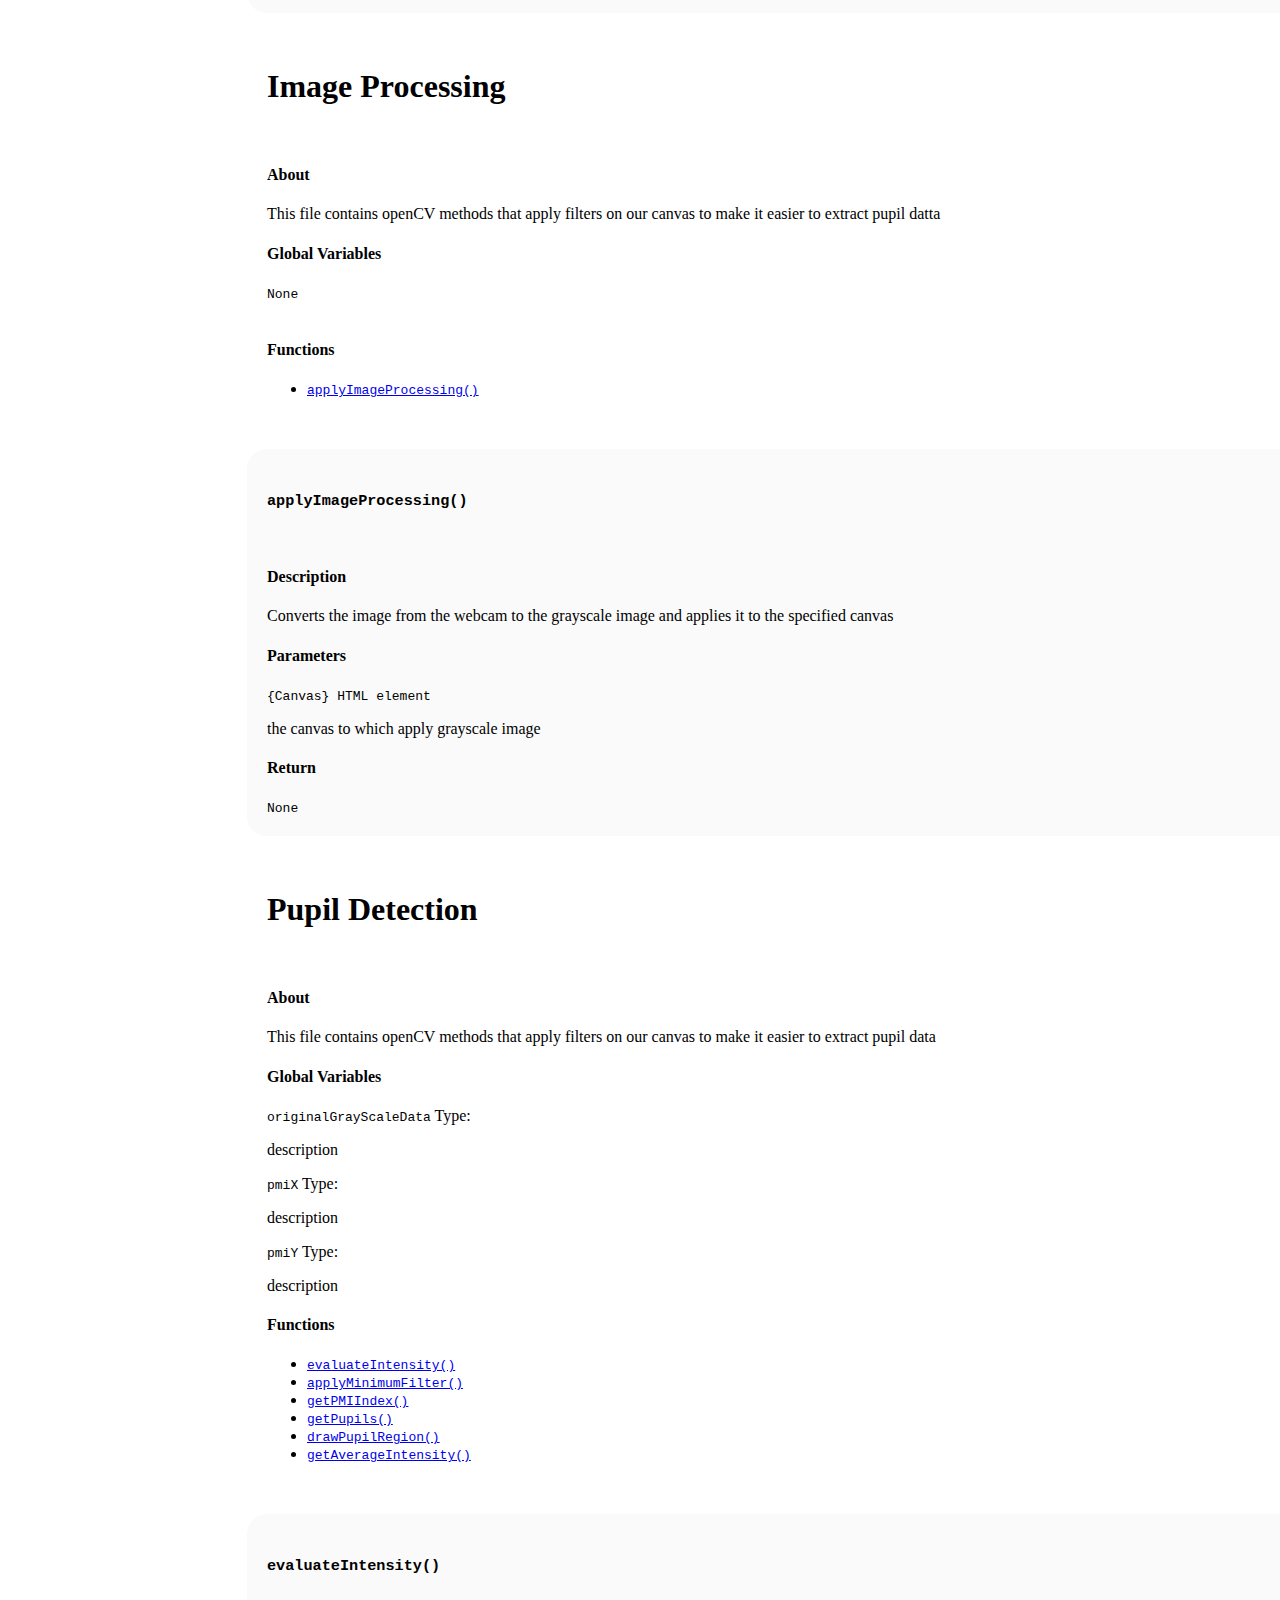
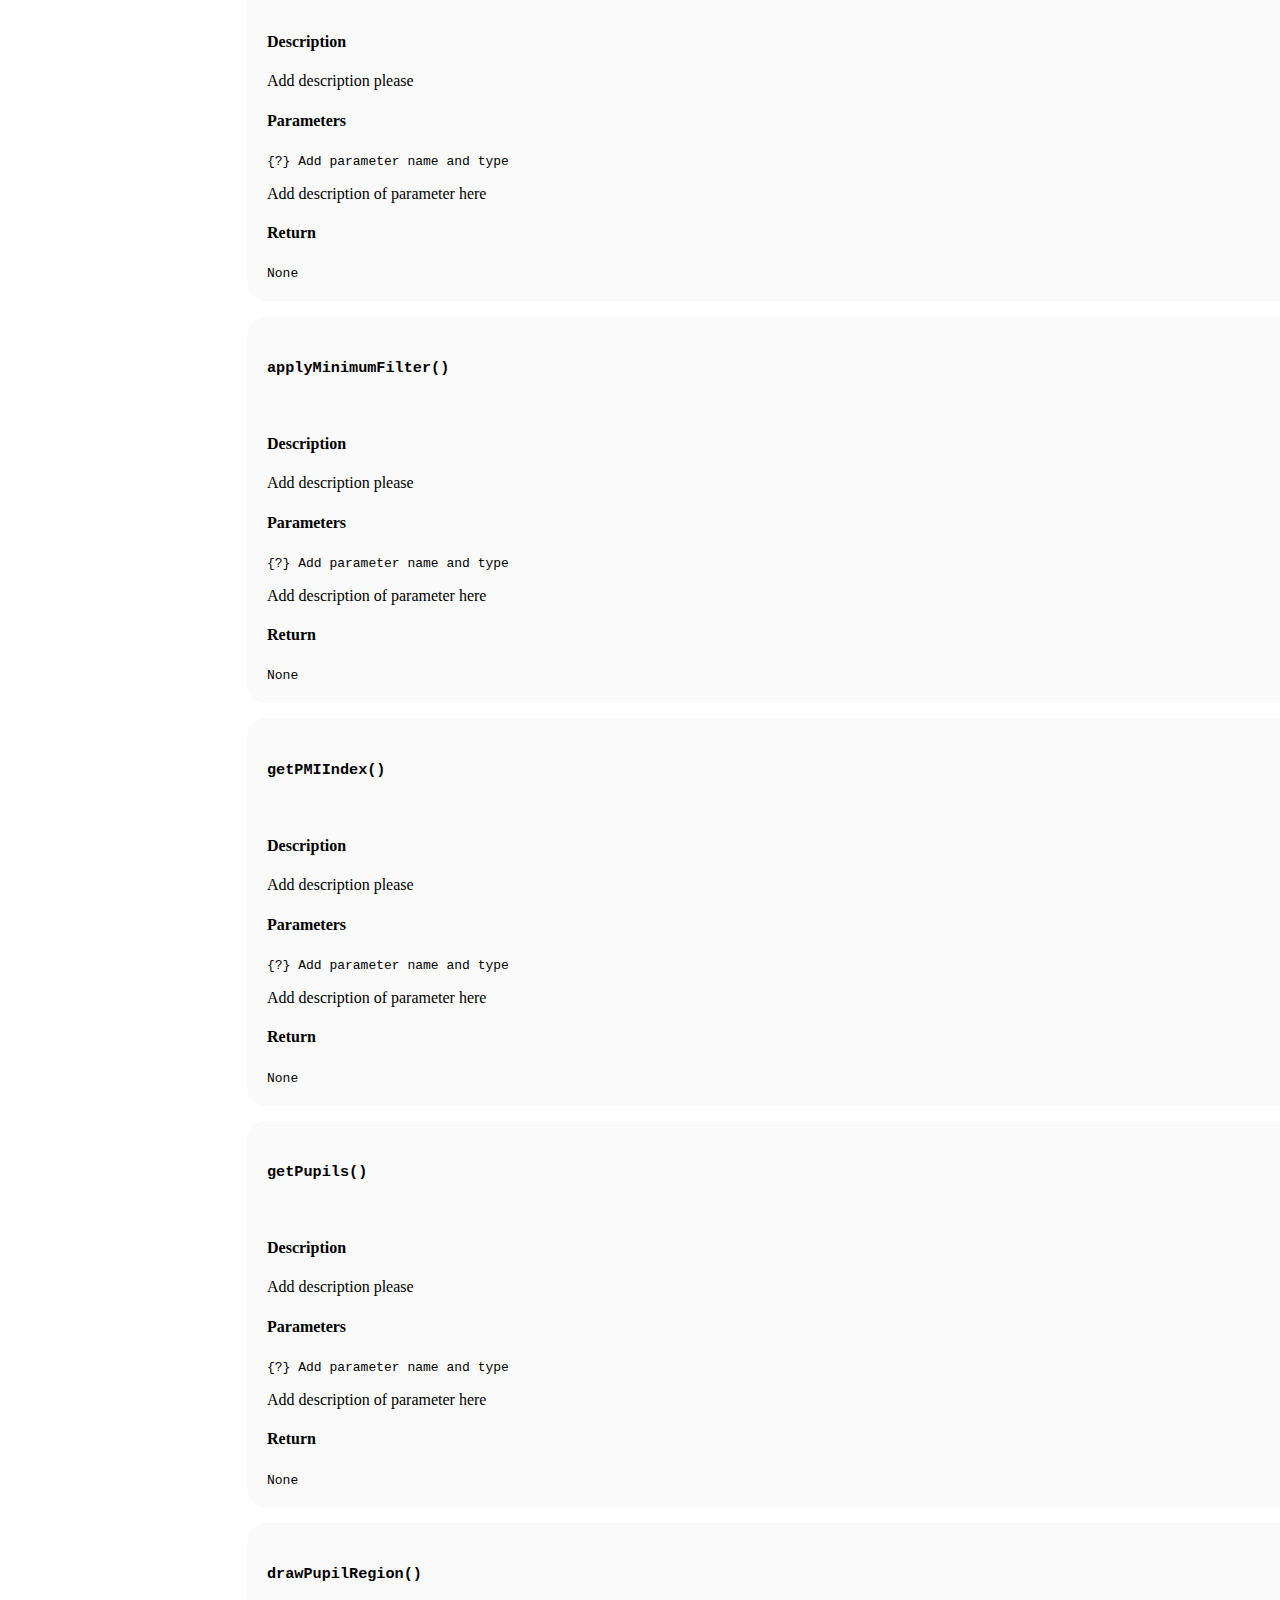
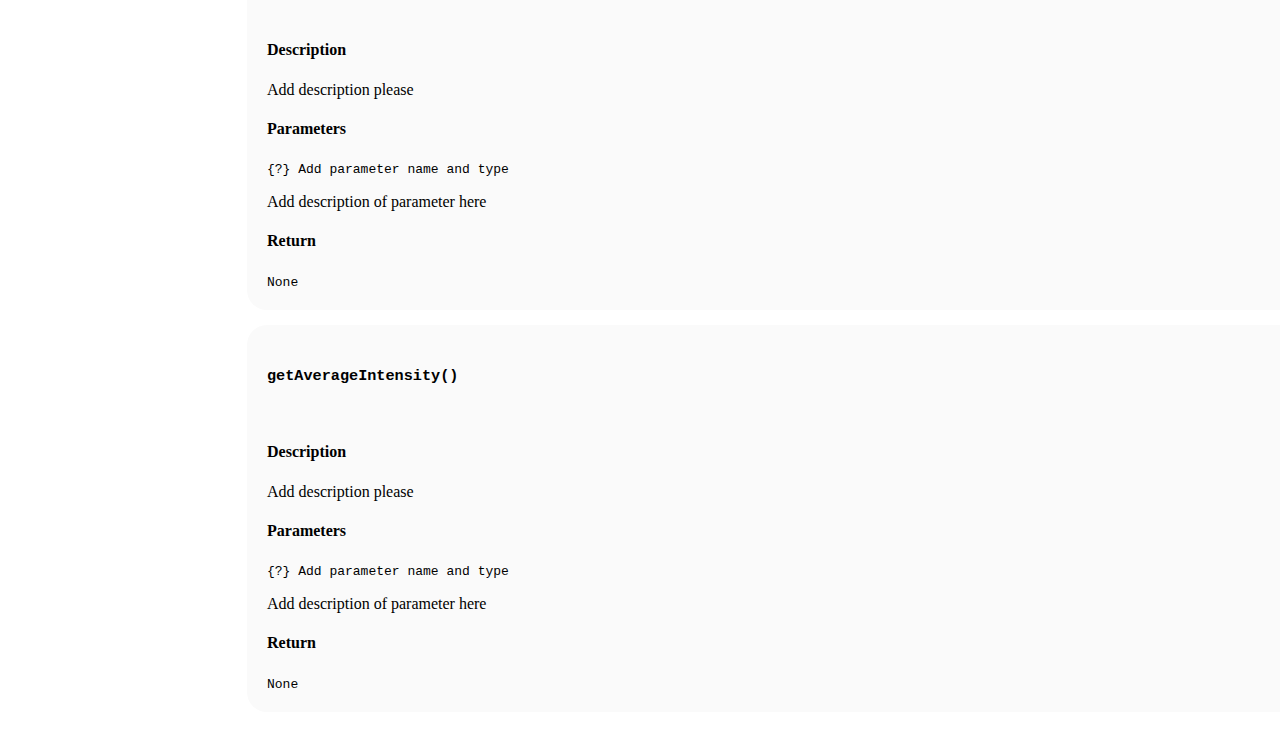
==== commit 7de07d1b: "ET-62: general fixes + prettify" ====
--- a/documentation.html
+++ b/documentation.html
@@ -1,494 +1,472 @@
 <!DOCTYPE html>
 <html>
-    <head>
-        <meta charset="utf-8">
-        <meta http-equiv="X-UA-Compatible" content="IE=edge">
-        <title>Peeper.js</title>
-        <meta name="description" content="">
-        <meta name="viewport" content="width=device-width, initial-scale=1">
-        <link rel="stylesheet" href="assets/css/documentation.css">
-        <link href="https://cdn.jsdelivr.net/npm/bootstrap@5.1.3/dist/css/bootstrap.min.css" rel="stylesheet" integrity="sha384-1BmE4kWBq78iYhFldvKuhfTAU6auU8tT94WrHftjDbrCEXSU1oBoqyl2QvZ6jIW3" crossorigin="anonymous">
-        <link rel="stylesheet" href="https://cdn.jsdelivr.net/npm/bootstrap-icons@1.8.1/font/bootstrap-icons.css">
-    </head>
-    <body>
-        <div id="wrapper">
-            <div class="container">
-                <nav class="navbar fixed-top navbar-expand-lg navbar-light bg-light" id="top-nav">
-                    <div class="container-fluid">
-                        
-                        <button class="navbar-toggler" type="button" data-bs-toggle="collapse" data-bs-target="#navbarNavAltMarkup" aria-controls="navbarNavAltMarkup" aria-expanded="false" aria-label="Toggle navigation">
-                            <span class="navbar-toggler-icon"></span>
-                        </button>
-                        <div class="collapse navbar-collapse" id="navbarNavAltMarkup">
-                            <div class="navbar-nav">
+
+<head>
+    <meta charset="utf-8">
+    <meta http-equiv="X-UA-Compatible" content="IE=edge">
+    <title>Peeper.js</title>
+    <meta name="description" content="">
+    <meta name="viewport" content="width=device-width, initial-scale=1">
+    <link rel="stylesheet" href="assets/css/documentation.css">
+    <link href="https://cdn.jsdelivr.net/npm/bootstrap@5.1.3/dist/css/bootstrap.min.css" rel="stylesheet"
+        integrity="sha384-1BmE4kWBq78iYhFldvKuhfTAU6auU8tT94WrHftjDbrCEXSU1oBoqyl2QvZ6jIW3" crossorigin="anonymous">
+    <link rel="stylesheet" href="https://cdn.jsdelivr.net/npm/bootstrap-icons@1.8.1/font/bootstrap-icons.css">
+</head>
+
+<body>
+    <div id="wrapper">
+        <div class="container">
+            <nav class="navbar fixed-top navbar-expand-lg navbar-light bg-light" id="top-nav">
+                <div class="container-fluid">
+
+                    <button class="navbar-toggler" type="button" data-bs-toggle="collapse"
+                        data-bs-target="#navbarNavAltMarkup" aria-controls="navbarNavAltMarkup" aria-expanded="false"
+                        aria-label="Toggle navigation">
+                        <span class="navbar-toggler-icon"></span>
+                    </button>
+                    <div class="collapse navbar-collapse" id="navbarNavAltMarkup">
+                        <div class="navbar-nav">
                             <a class="nav-link active" aria-current="page" href="index.html">Home</a>
                             <a class="nav-link" href="example.html">Example</a>
                             <a class="nav-link" href="documentation.html">Documentation</a>
                             <a class="nav-link" href="index.html#team">Contact</a>
-                            </div>
-                        </div>
-                    </div>
-                </nav>
-            </div>
-    
-
-            <div id="sidebar-wrapper">
-                <div id="sidebar-scroll">
-                    <ul class="sidebar-nav">
-                        <br>
-                        <a class="logo" href="index.html">
-                            Peeper.js
-                            <img src="assets/images/nav-logo-eyes.png" alt="" width="30" height="30">
-                        </a>
-                        <hr style="border-top: 3px solid #bbb; margin: auto; margin-top: 15px; margin-bottom: 15px;">
-                        <h3 style="font-size: 23px; " id="documentation-heading">Documentation<i class="bi bi-journal-code" id="documentationLogo"></i></h3>
-                        
-                        <li><a href="#main">main.js</a></li>
-                            <ul class="subpoints">
-                                <li><a href="#startVideo"><code>startVideo()</code></a></li>
-                                <li><a href="#setInterval"><code>setInterval()</code></a></li>
-                            </ul>
-
-                        <li><a href="#calibration">Calibration.js</a></li>
-                            <ul class="subpoints">
-                                <li><a href="#startCalibration"><code>startCalibration()</code></a></li>
-                                <li><a href="#drawCalibration"><code>drawCalibration()</code></a></li>
-                                <li><a href="#calibrateAllPoints"><code>calibrationAllPoints()</code></a></li>
-                                <li><a href="#storePupilCoordinates"><code>storePupilCoordinates()</code></a></li>
-                            </ul>
-
-                        <li><a href="#elements">elements.js</a></li>
-                            <ul class="subpoints">
-                                <li><a href="#clearCanvas"><code>clearCanvas()</code></a></li>
-                            </ul>
-
-                        <li><a href="#eyeDetection">eyeDetection.js</a></li>
-                            <ul class="subpoints">
-                                <li><a href="#drawCroppedCanvases"><code>drawCroppedCanvases()</code></a></li>
-                                <li><a href="#calculateStartAndDistance"><code>calculateStartAndDistance()</code></a></li>
-                            </ul>
-
-                        <li><a href="#imageProcessing">imageProcessing.js</a></li>
-                            <ul class="subpoints">
-                                <li><a href="#applyImageProcessing"><code>applyImageProcessing()</code></a></li>
-                            </ul>
-
-                        <li><a href="#pupilDetection">pupilDetection.js</a></li>
-                            <ul class="subpoints">
-                                <li><a href="#evaluateIntensity"><code>evaluateIntensity()</code></a></li>
-                                <li><a href="#applyMinimumFilter"><code>applyMinimumFilter()</code></a></li>
-                                <li><a href="#getPMIIndex"><code>getPMIIndex()</code></a></li>
-                                <li><a href="#getPupils"><code>getPupils()</code></a></li>
-                                <li><a href="#drawPupilRegion"><code>drawPupilRegion()</code></a></li>
-                                <li><a href="#getAverageIntensity"><code>getAverageIntensity()</code></a></li>
-                            </ul>
-                    </ul>
-                </div>
-            </div>
-
-            <div id="page-content-wrapper">
-                <div class="container-fluid">
-                    <div class="row">
-                        <div class="col-lg-12">
-                            <!-- use "api" prefix in classnames to style all api function sections -->
-                            <section id="main">
-                                <div class="api_container">
-                                    <div class="api_overview">
-                                        <h1>main.js</h1><br>
-                                        <h4>About</h4>
-                                            <p>This file is where all our modules are getting used in a continues loop to extract the eye data and map it to the screen.</p>
-                                        <div class="api_links">
-                                            <h4>Imported functions</h4>
-                                                <code>drawCroppedCanvases </code>from ./modules/eyeDetection.js<br>
-                                                <code>clearCanvas</code> from ./modules/elements.js<br>
-                                                <code>applyImageProcessing</code> from ./modules/imageProcessing.js<br>
-                                                <code>applyMinimumFilter</code> from ./modules/pupilDetection.js<br>
-                                                <code>drawPupilRegion</code> from ./modules/pupilDetection.js<br>
-                                                <code>evaluateIntensity</code> from ./modules/pupilDetection.js<br>
-                                                <code>getPMIIndex</code> from ./modules/pupilDetection.js<br>
-                                                <code>getPupils</code> from ./modules/pupilDetection.js<br>
-                                                <code>startCalibration</code> from ./modules/calibration.js<br>
-                                                <br>
-                            
-                                            <h4>Functions</h4>
-                                                <ul>
-                                                    <li><a href="#startVideo"><code>startVideo()</code></a></li>
-                                                    <li><a href="#setInterval"><code>setInterval()</code></a></li>
-                                                </ul>
-                                        </div> <!-- api_links -->
-                                    </div><!-- api_overview -->
-                            
-                                    <div class="api_methods">
-                                        <h3 id="startVideo"><code>startVideo()</code></h3><br>
-                                        <h4>Description</h4>
-                                            <p>Converts the image from the webcam to the grayscale image and applies it to the specified canvas</p>
-                                        <h4>Parameters</h4>
-                                            <code>None</code>                            
-                                        <h4>Return</h4>
-                                            <code>None</code>
-                                        <h4>Usage</h4>
-                                            <p>Here's how to use the <code>startVideo()</code> function</p>
-                                    </div><!-- api_methods -->
-
-                                    <div class="api_methods">
-                                        <h3 id="setInterval"><code>setInterval()</code></h3><br>
-                                        <h4>Description</h4>
-                                            <p>continuously detect face and eye every 30ms</p>
-                                        <h4>Parameters</h4>
-                                            <code>None</code>                                    
-                                        <h4>Return</h4>
-                                            <code>None</code>
-                                        <h4>Usage</h4>
-                                            <p>Here's how to use the <code>setInterval()</code> function</p>
-                                    </div><!-- api_methods -->
-                                </div><!-- api_container -->
-                            </section><!------- END main section -------->
-
-                            <section id="calibration">
-                                <div class="api_container">
-                                    <div class="api_overview">
-                                        <h1>Calibration.js</h1><br>
-                                        <h4>About</h4>
-                                        <p>This file contains the the setup to our calibration system. This is a crucial part of an eye gaze tracker, especially through a webcam, as there are different webcams and their capacity where accuracy is crucial in order to map your eyes to the screen.
-                                        </p>
-
-                                        <div class="api_links">
-                                            
-                                            <h4>Global Variables</h4>
-                                                <code>calibrationPoints</code>
-                                                </code>Type: Object</code>
-                                                    <p>This object is created as each key as the 9 points and stores value as click counts for each of point as <code>type: number</code> This is used to keep track of each point and to check if user has finished calibration, while also storing a users gaze and disabling each point on completion (point turns yellow).<p>
-                                            
-                                                <code>userGazePoints</code>
-                                                </code>Type: Object</code>
-                                                    <p>Stores coordinates when user clicks on each of the nine points. These points are then passed into our mapping functionality in mapping.js to calculate the average of the 5 gaze points for each point.</p>
-
-                                            <h4>Functions</h4>
-                                            <ul>
-                                                <li><a href="#startCalibration"><code>startCalibration()</code></a></li>
-                                                <li><a href="#drawCalibration"><code>drawCalibration()</code></a></li>
-                                                <li><a href="#calibrateAllPoints"><code>calibrationAllPoints()</code></a></li>
-                                                <li><a href="#storePupilCoordinates"><code>storePupilCoordinates()</code></a></li>
-                                            </ul>
-                                        </div> <!-- api_links -->
-                                    </div><!-- api_overview -->
-
-                                    <hr> <!-- Copy BELOW THIS LINE FOR EACH NEW FUNCTION OR METHOD-->
-                                    <div class="api_methods">
-                                        <h3 id="startCalibration"><code>startCalibration()</code></h3><br>
-                                        <h4>Description</h4>
-                                            <p>The calibration function is executed in the main.js file after we draw the canvases (that take the eyes and pupil data of the user). It mainly creates a modal dialog box that asks the user to start the 9-point calibration process. As the user clicks on each of the 9 points, the pupil data is collected and sent to <code>mapping.js</code> so we can map and draw the coordinates to the screen. Additionally, we call the <code>drawCalibration()</code> function which draws the points and does the checks for each of the nine points clicked.</p>
-                                        <h4>Parameters</h4>
-                                            <p><code>None</code></p>
-                                        <h4>Return</h4>
-                                            <p><code>None</code></p>
-                                        <h4>Usage</h4>
-                                            <p>Here's how to use the <code>startCalibration()</code> function</p>
-                                        
-                                    </div><!-- api_methods -->
-                            
-                                    <div class="api_methods">
-                                        <h3 id="drawCalibration"><code>drawCalibration()</code></h3><br>
-                                        <h4>Description</h4>
-                                            <p>The draw calibration function is used to draw 9 points on the screen. The user will have to click a point 5 times in order to collect their gaze data which is stored in the <code>userGazePoints</code> object.</p>
-                                        <h4>Parameters</h4>
-                                            <p><code>None</code></p>
-                                        <h4>Return</h4>
-                                            <p><code>None</code></p>
-
-                                        <h4>Usage</h4>
-                                            <p>Here's how to use the <code>drawCalibration()</code> function</p>
-                                        
-                                    </div><!-- api_methods -->
-
-                                    <div class="api_methods">
-                                        <h3 id="calibrateAllPoints"><code>calibrateAllPoints()</code></h3><br>
-                                        <h4>Description</h4>
-                                            <p>This function gets the pupil coordinates and checks if they are valid to store (not NaN). For each point, there is a
-                                        counter to check how many points have been clicked as well as an updated count for each click.</p>
-                                        <h4>Parameters</h4>
-                                            <p><code>{event} HTML Attribute</code></p>
-                                        <h4>Return</h4>
-                                            <p><code>None</code></p>
-
-                                        <h4>Usage</h4>
-                                            <p>Here's how to use the <code>calibrateAllPoints()</code> function</p>
-                                        
-                                    </div><!-- api_methods -->
-
-                                    <div class="api_methods">
-                                        <h3 id="storePupilCoordinates"><code>storePupilCoordinates(PointID, pupilX, pupilY)</code></h3><br>
-                                        <h4>Description</h4>
-                                            <p>This function starts the calibration process after the main canvas feed loads. Stores users gaze coordinate when
-                                        calibrating in userGazePoints object.</p>
-                                        <h4>Parameters</h4>
-                                            <p><code>{PointID} Gets the id of single point</code></p>
-                                            <p><code>{pupilX} Get users pupil X coordinate</code></p>
-                                            <p><code>{pupilY} Gets tusers pupil Y point</code></p>
-                                        <h4>Return</h4>
-                                            <p><code>None</code></p>
-
-                                        <h4>Usage</h4>
-                                            <p>Here's how to use the <code>storePupilCoordinates()</code> function</p>
-                                        
-                                    </div><!-- api_methods -->
-                                </div><!-- api_container -->
-                            </section><!------- END calibration section -------->
-
-                            <section id="elements">
-                                <div class="api_container">
-                                    <div class="api_overview">
-                                        <h1>elements.js</h1><br>
-                                        <h4>About</h4>
-                                        <p>This file contains all exportable html elements that is printed on the screen and passed to other functions.
-                                        </p>
-                                
-                                        <div class="api_links">
-                                
-                                            <h4>Global Variables</h4>
-
-                                                <li><code>video</code> Type: HTML element<p>Main video that catches users face and display it on the screen.<p></li>
-                                                <li><code>croppedCanvasLeft</code> HTML element<p>cropped out eye image (black and white)</p></li>
-                                                <li><code>croppedCanvasRight</code> HTML element<p>cropped out eye image (colored)</p></li>
-                                                <li><code>croppedCanvas2</code> HTML element<p>cropped out eye image (grayscale)</p></li>
-
-                                            <h4>Functions</h4>
-                                            <ul>
-                                                <li><a href="#clearCanvas"><code>clearCanvas()</code></a></li>
-                                            </ul>
-                                        </div> <!-- api_links -->
-                                    </div><!-- api_overview -->
-
-
-                                    <div class="api_methods">
-                                        <h3 id="clearCanvas"><code>clearCanvas(canvas)</code></h3><br>
-                                        <h4>Description</h4>
-                                            <p>clears the HTML canvas</p>
-                                        <h4>Parameters</h4>
-                                            <p><code>{canvas} HTML elementt</code></p>
-                                        <h4>Return</h4>
-                                            <p><code>None</code></p>
-                                        <h4>Usage</h4>
-                                            <p>Here's how to use the <code>clearCanvas()</code> function</p>
-                                    </div><!-- api_methods -->
-
-
-                                </div><!-- api_container -->
-                            </section><!------- END elements section -------->
-
-                            <section id="eyeDetection">
-                                <div class="api_container">
-                                    <div class="api_overview">
-                                        <h1>eyeDetection.js</h1><br>
-                                        <h4>About</h4>
-                                        <p>This file contains all exportable html elements that is printed on the screen and passed to other
-                                            functions.
-                                        </p>
-                                        <div class="api_links">
-                                            <h4>Global Variables</h4>
-                                            <ul>
-                                                <li><code>video</code> Type: HTML element<p>Main video that catches users face and display it on the screen.<p></li>
-                                                <li><code>croppedCanvasLeft</code> HTML element<p>cropped out eye image (black and white)</p></li>
-                                                <li><code>croppedCanvasRight</code> HTML element<p>cropped out eye image (colored)</p></li>
-                                                <li><code>croppedCanvas2</code> HTML element<p>cropped out eye image (grayscale)</p></li>
-                                            </ul>
-                            
-                                            <h4>Functions</h4>
-                                            <ul>
-                                                <li><a href="#drawCroppedCanvases"><code>drawCroppedCanvases()</code></a></li>
-                                                <li><a href="#calculateStartAndDistance"><code>calculateStartAndDistance()</code></a></li>
-                                            </ul>
-                                        </div> <!-- api_links -->
-                                    </div><!-- api_overview -->
-
-                            
-                                    <div class="api_methods">
-                                        <h3 id="drawCroppedCanvases"><code>drawCroppedCanvases()</code></h3><br>
-                                        <h4>Description</h4>
-                                            <p>Draws a cropped canvas for each of the eyes</p>
-                                        <h4>Parameters</h4>
-                                            <code>Object {detections}</code><p>detections from faceapi</p>
-                                            <code>{leftcanvas}</code><p>canvas for the left eye</p>
-                                            <code>{rightcanvas}</code><p>canvas for the right eye</p>
-                                        <h4>Return</h4>
-                                            <p>
-                                            <code> Array: [x,y]</code> Array of x, y value of the left eye <br>
-                                            <code> Array: [x,y]</code> Array of x, y distance to the right eye</code></p>
-                                        <h4>Usage</h4>
-                                        <p>Here's how to use the <code>drawCroppedCanvases()</code> function</p>
-                                    </div><!-- api_methods -->
-
-                                    <div class="api_methods">
-                                        <h3 id="calculateStartAndDistance"><code>calculateStartAndDistance()</code></h3><br>
-                                        <h4>Description</h4>
-                                        <p>Find the x and y coordinates from the left eye to the right eye</p>
-                                        <h4>Parameters</h4>
-                                        <p><code>{eye} dictionary of x and y variables of the eye</code></p>
-                                        <p><code>{padding} amount of padding added to image
-                                    </code></p>
-                                        <h4>Return</h4>
-                                        <p>
-                                            <code> Array: [x,y]</code> Array of x, y value of the left eye <br>
-                                            <code> Array: [x,y]</code> Array of x, y distance to the right eye
-                                            </code>
-                                        </p>
-                                        <h4>Usage</h4>
-                                        <p>Here's how to use the <code>calculateStartAndDistance()</code> function</p>
-                                    </div><!-- api_methods -->
-                            
-                            
-                                </div><!-- api_container -->
-                            </section><!------- END eyeDetection section -------->
-
-                            <section id="imageProcessing">
-                                <div class="api_container">
-                                    <div class="api_overview">
-                                        <h1>imageProcessing.js</h1><br>
-                                        <h4>About</h4>
-                                        <p>This file contains openCV methods that apply filters on our canvas to make it easier to extract pupil datta
-                                        </p>
-                                        <div class="api_links">
-                                            <h4>Global Variables</h4>
-                                                <code>None</code>
-                            
-                                            <h4>Functions</h4>
-                                                <ul>
-                                                    <li><a href="#applyImageProcessing"><code>applyImageProcessing()</code></a></li>
-                                                </ul>
-                                        </div> <!-- api_links -->
-                                    </div><!-- api_overview -->
-                            
-                                    <div class="api_methods">
-                                        <h3 id="applyImageProcessing"><code>applyImageProcessing()</code></h3><br>
-                                        <h4>Description</h4>
-                                            <p>Converts the image from the webcam to the grayscale image and applies it to the specified canvas</p>
-                                        <h4>Parameters</h4>
-                                            <code>{Canvas} HTML element</code>
-                                            <p>the canvas to which apply grayscale image</p>
-                                        
-                                        <h4>Return</h4>
-                                            <code>None</code>
-                                        <h4>Usage</h4>
-                                            <p>Here's how to use the <code>applyImageProcessing()</code> function</p>
-                                    </div><!-- api_methods -->
-                                </div><!-- api_container -->
-                            </section><!------- END imageProcessing section -------->
-
-                            <section id="pupilDetection">
-                                <div class="api_container">
-                                    <div class="api_overview">
-                                        <h1>pupilDetection.js</h1><br>
-                                        <h4>About</h4>
-                                            <p>This file contains openCV methods that apply filters on our canvas to make it easier to extract pupil data</p>
-                                        <div class="api_links">
-                                            <h4>Global Variables</h4>
-                                                <code>originalGrayScaleData</code>
-                                                <code>pmiX</code>
-                                                <code>pmiY</code>
-                            
-                                            <h4>Functions</h4>
-                                                <ul>
-                                                    <li><a href="#evaluateIntensity"><code>evaluateIntensity()</code></a></li>
-                                                    <li><a href="#applyMinimumFilter"><code>applyMinimumFilter()</code></a></li>
-                                                    <li><a href="#getPMIIndex"><code>getPMIIndex()</code></a></li>
-                                                    <li><a href="#getPupils"><code>getPupils()</code></a></li>
-                                                    <li><a href="#drawPupilRegion"><code>drawPupilRegion()</code></a></li>
-                                                    <li><a href="#getAverageIntensity"><code>getAverageIntensity()</code></a></li>
-                                                </ul>
-                                        </div> <!-- api_links -->
-                                    </div><!-- api_overview -->
-                            
-                                    <div class="api_methods">
-                                        <h3 id="evaluateIntensity"><code>evaluateIntensity()</code></h3><br>
-                                        <h4>Description</h4>
-                                            <p>Add description please</p>
-                                        <h4>Parameters</h4>
-                                            <code>{?} Add parameter name and type</code>
-                                            <p>Add description of parameter here</p>
-                            
-                                        <h4>Return</h4>
-                                            <code>None</code>
-                                        <h4>Usage</h4>
-                                            <p>Here's how to use the <code>evaluateIntensity()</code> function</p>
-                                    </div><!-- api_methods -->
-
-                                    <div class="api_methods">
-                                        <h3 id="applyMinimumFilter"><code>applyMinimumFilter()</code></h3><br>
-                                        <h4>Description</h4>
-                                            <p>Add description please</p>
-                                        <h4>Parameters</h4>
-                                            <code>{?} Add parameter name and type</code>
-                                            <p>Add description of parameter here</p>
-                                    
-                                        <h4>Return</h4>
-                                            <code>None</code>
-                                        <h4>Usage</h4>
-                                            <p>Here's how to use the <code>applyMinimumFilter()</code> function</p>
-                                    </div><!-- api_methods -->
-
-                                    <div class="api_methods">
-                                        <h3 id="getPMIIndex"><code>getPMIIndex()</code></h3><br>
-                                        <h4>Description</h4>
-                                            <p>Add description please</p>
-                                        <h4>Parameters</h4>
-                                            <code>{?} Add parameter name and type</code>
-                                            <p>Add description of parameter here</p>
-                                    
-                                        <h4>Return</h4>
-                                            <code>None</code>
-                                        <h4>Usage</h4>
-                                            <p>Here's how to use the <code>getPMIIndex()</code> function</p>
-                                    </div><!-- api_methods -->
-
-                                    <div class="api_methods">
-                                        <h3 id="getPupils"><code>getPupils()</code></h3><br>
-                                        <h4>Description</h4>
-                                            <p>Add description please</p>
-                                        <h4>Parameters</h4>
-                                            <code>{?} Add parameter name and type</code>
-                                            <p>Add description of parameter here</p>
-                                    
-                                        <h4>Return</h4>
-                                            <code>None</code>
-                                        <h4>Usage</h4>
-                                            <p>Here's how to use the <code>getPupils()</code> function</p>
-                                    </div><!-- api_methods -->
-
-                                    <div class="api_methods">
-                                        <h3 id="drawPupilRegion"><code>drawPupilRegion()</code></h3><br>
-                                        <h4>Description</h4>
-                                            <p>Add description please</p>
-                                        <h4>Parameters</h4>
-                                            <code>{?} Add parameter name and type</code>
-                                            <p>Add description of parameter here</p>
-                                    
-                                        <h4>Return</h4>
-                                            <code>None</code>
-                                        <h4>Usage</h4>
-                                            <p>Here's how to use the <code>drawPupilRegion()</code> function</p>
-                                    </div><!-- api_methods -->
-
-                                    <div class="api_methods">
-                                        <h3 id="getAverageIntensity"><code>getAverageIntensity()</code></h3><br>
-                                        <h4>Description</h4>
-                                            <p>Add description please</p>
-                                        <h4>Parameters</h4>
-                                            <code>{?} Add parameter name and type</code>
-                                            <p>Add description of parameter here</p>
-                                        <h4>Return</h4>
-                                            <code>None</code>
-                                        <h4>Usage</h4>
-                                            <p>Here's how to use the <code>getAverageIntensity()</code> function</p>
-                                    </div><!-- api_methods -->
-                                </div><!-- api_container -->
-                            </section><!------- END pupilDetection section -------->
-
                         </div>
                     </div>
                 </div>
+            </nav>
+        </div>
+
+
+        <div id="sidebar-wrapper">
+            <div id="sidebar-scroll">
+                <ul class="sidebar-nav">
+                    <br>
+                    <a class="logo" href="index.html">
+                        Peeper.js
+                        <img src="assets/images/nav-logo-eyes.png" alt="" width="30" height="30">
+                    </a>
+                    <hr style="border-top: 3px solid #bbb; margin: auto; margin-top: 15px; margin-bottom: 15px;">
+                    <h3 style="font-size: 23px; " id="documentation-heading">Documentation<i class="bi bi-journal-code"
+                            id="documentationLogo"></i></h3>
+
+
+                    <li><a href="#calibration">Calibration</a></li>
+                    <ul class="subpoints">
+                        <li><a href="#startCalibration"><code>startCalibration()</code></a></li>
+                        <li><a href="#drawCalibration"><code>drawCalibration()</code></a></li>
+                        <li><a href="#calibrateAllPoints"><code>calibrationAllPoints()</code></a></li>
+                        <li><a href="#storePupilCoordinates"><code>storePupilCoordinates()</code></a></li>
+                    </ul>
+
+                    <li><a href="#elements">Elements</a></li>
+                    <ul class="subpoints">
+                        <li><a href="#clearCanvas"><code>clearCanvas()</code></a></li>
+                    </ul>
+
+                    <li><a href="#eyeDetection">Eye Detection</a></li>
+                    <ul class="subpoints">
+                        <li><a href="#drawCroppedCanvases"><code>drawCroppedCanvases()</code></a></li>
+                        <li><a href="#calculateStartAndDistance"><code>calculateStartAndDistance()</code></a></li>
+                    </ul>
+
+                    <li><a href="#imageProcessing">Image Processing</a></li>
+                    <ul class="subpoints">
+                        <li><a href="#applyImageProcessing"><code>applyImageProcessing()</code></a></li>
+                    </ul>
+
+                    <li><a href="#pupilDetection">Pupil Detection</a></li>
+                    <ul class="subpoints">
+                        <li><a href="#evaluateIntensity"><code>evaluateIntensity()</code></a></li>
+                        <li><a href="#applyMinimumFilter"><code>applyMinimumFilter()</code></a></li>
+                        <li><a href="#getPMIIndex"><code>getPMIIndex()</code></a></li>
+                        <li><a href="#getPupils"><code>getPupils()</code></a></li>
+                        <li><a href="#drawPupilRegion"><code>drawPupilRegion()</code></a></li>
+                        <li><a href="#getAverageIntensity"><code>getAverageIntensity()</code></a></li>
+                    </ul>
+                </ul>
             </div>
-
         </div>
-        <script src="https://cdn.jsdelivr.net/npm/bootstrap@5.1.3/dist/js/bootstrap.bundle.min.js" integrity="sha384-ka7Sk0Gln4gmtz2MlQnikT1wXgYsOg+OMhuP+IlRH9sENBO0LRn5q+8nbTov4+1p" crossorigin="anonymous"></script>
-    </body>
+
+        <div id="page-content-wrapper">
+            <div class="container-fluid">
+                <div class="row">
+                    <div class="col-lg-12">
+                        <section id="calibration">
+                            <div class="api_container">
+                                <div class="api_overview">
+                                    <h1>Calibration</h1><br>
+                                    <h4>About</h4>
+                                    <p>The setup of our calibration system. This is a crucial
+                                        part of the gaze tracker, especially through a webcam, as there are different
+                                        webcams and their capacity where accuracy is crucial in order to map your eyes
+                                        to the screen.
+                                    </p>
+
+                                    <div class="api_links">
+                                        <h4>Global Variables</h4>
+
+                                        <code>calibrationPoints</code>
+                                        </code>Object</code>
+                                        <p>Stores the number of clicks for each calibration point</p>
+
+                                        <code>totalPointsCalibrated</code>
+                                        </code>number</code>
+                                        <p>Number of points calibrated (points clicked 5 times)</p>
+
+                                        <code>userGazePoints</code>
+                                        </code>Object</code>
+                                        <p>Stores mouse and pupil coordinates when user clicks on each of the nine
+                                            points</p>
+
+                                        <h4>Functions</h4>
+                                        <ul>
+                                            <li><a href="#startCalibration"><code>startCalibration()</code></a></li>
+                                            <li><a href="#drawCalibration"><code>drawCalibration()</code></a></li>
+                                            <li><a href="#calibrateAllPoints"><code>calibrationAllPoints()</code></a>
+                                            </li>
+                                            <li><a
+                                                    href="#storePupilCoordinates"><code>storePupilCoordinates()</code></a>
+                                            </li>
+                                        </ul>
+                                    </div> <!-- api_links -->
+                                </div><!-- api_overview -->
+
+                                <hr> <!-- Copy BELOW THIS LINE FOR EACH NEW FUNCTION OR METHOD-->
+                                <div class="api_methods">
+                                    <h3 id="startCalibration"><code>startCalibration()</code></h3><br>
+                                    <h4>Description</h4>
+                                    <p>The calibration function is executed in the main.js file after we draw the
+                                        canvases (that take the eyes and pupil data of the user). It mainly creates a
+                                        modal dialog box that asks the user to start the 9-point calibration process. As
+                                        the user clicks on each of the 9 points, the pupil data is collected and sent to
+                                        <code>mapping.js</code> so we can map and draw the coordinates to the screen.
+                                        Additionally, we call the <code>drawCalibration()</code> function which draws
+                                        the points and does the checks for each of the nine points clicked.
+                                    </p>
+                                    <h4>Parameters</h4>
+                                    <p><code>None</code></p>
+                                    <h4>Return</h4>
+                                    <p><code>None</code></p>
+
+                                </div><!-- api_methods -->
+
+                                <div class="api_methods">
+                                    <h3 id="drawCalibration"><code>drawCalibration()</code></h3><br>
+                                    <h4>Description</h4>
+                                    <p>The draw calibration function is used to draw 9 points on the screen. The user
+                                        will have to click a point 5 times in order to collect their gaze data which is
+                                        stored in the <code>userGazePoints</code> object.</p>
+                                    <h4>Parameters</h4>
+                                    <p><code>None</code></p>
+                                    <h4>Return</h4>
+                                    <p><code>None</code></p>
+
+                                </div><!-- api_methods -->
+
+                                <div class="api_methods">
+                                    <h3 id="calibrateAllPoints"><code>calibrateAllPoints()</code></h3><br>
+                                    <h4>Description</h4>
+                                    <p>This function gets the pupil coordinates and checks if they are valid to store
+                                        (not NaN). For each point, there is a
+                                        counter to check how many points have been clicked as well as an updated count
+                                        for each click.</p>
+                                    <h4>Parameters</h4>
+                                    <p><code>{event} HTML Attribute</code></p>
+                                    <h4>Return</h4>
+                                    <p><code>None</code></p>
+
+                                </div><!-- api_methods -->
+
+                                <div class="api_methods">
+                                    <h3 id="storePupilCoordinates">
+                                        <code>storePupilCoordinates(PointID, pupilX, pupilY)</code>
+                                    </h3><br>
+                                    <h4>Description</h4>
+                                    <p>This function starts the calibration process after the main canvas feed loads.
+                                        Stores users gaze coordinate when
+                                        calibrating in userGazePoints object.</p>
+                                    <h4>Parameters</h4>
+                                    <p><code>{PointID} Gets the id of single point</code></p>
+                                    <p><code>{pupilX} Get users pupil X coordinate</code></p>
+                                    <p><code>{pupilY} Gets tusers pupil Y point</code></p>
+                                    <h4>Return</h4>
+                                    <p><code>None</code></p>
+
+                                </div><!-- api_methods -->
+                            </div><!-- api_container -->
+                        </section>
+                        <!------- END calibration section -------->
+
+                        <section id="elements">
+                            <div class="api_container">
+                                <div class="api_overview">
+                                    <h1>Elements</h1><br>
+                                    <h4>About</h4>
+                                    <p>This file contains all exportable html elements that is printed on the screen and
+                                        passed to other functions.
+                                    </p>
+
+                                    <div class="api_links">
+                                        <h4>Global Variables</h4>
+
+                                        <code>video</code>
+                                        </code>HTML element</code>
+                                        <p>Main video that catches users face and display it on the screen.
+                                        </p>
+
+                                        <code>croppedCanvasLeft</code>
+                                        </code>HTML element</code>
+                                        <p>cropped out eye image (black and white)</p>
+
+                                        <code>grayscaleCanvas</code>
+                                        </code>HTML element</code>
+                                        <p>cropped out eye image (grayscale)</p>
+
+                                        <h4>Functions</h4>
+                                        <ul>
+                                            <li><a href="#clearCanvas"><code>clearCanvas()</code></a></li>
+                                        </ul>
+                                    </div> <!-- api_links -->
+                                </div><!-- api_overview -->
+
+
+                                <div class="api_methods">
+                                    <h3 id="clearCanvas"><code>clearCanvas(canvas)</code></h3><br>
+                                    <h4>Description</h4>
+                                    <p>clears the HTML canvas</p>
+                                    <h4>Parameters</h4>
+                                    <p><code>{canvas} HTML element</code></p>
+                                    <h4>Return</h4>
+                                    <p><code>None</code></p>
+                                </div><!-- api_methods -->
+
+
+                            </div><!-- api_container -->
+                        </section>
+                        <!------- END elements section -------->
+
+                        <section id="eyeDetection">
+                            <div class="api_container">
+                                <div class="api_overview">
+                                    <h1>Eye Detection</h1><br>
+                                    <h4>About</h4>
+                                    <p>This file contains all exportable html elements that is printed on the screen and
+                                        passed to other
+                                        functions.
+                                    </p>
+                                    <div class="api_links">
+                                        <h4>Global Variables</h4>
+                                        <code>none</code>
+                                        <br>
+                                        <br>
+
+                                        <h4>Functions</h4>
+                                        <ul>
+                                            <li><a href="#drawCroppedCanvases"><code>drawCroppedCanvases()</code></a>
+                                            </li>
+                                            <li><a
+                                                    href="#calculateStartAndDistance"><code>calculateStartAndDistance()</code></a>
+                                            </li>
+                                        </ul>
+                                    </div> <!-- api_links -->
+                                </div><!-- api_overview -->
+
+
+                                <div class="api_methods">
+                                    <h3 id="drawCroppedCanvases"><code>drawCroppedCanvases()</code></h3><br>
+                                    <h4>Description</h4>
+                                    <p>Draws a cropped canvas for each of the eyes</p>
+                                    <h4>Parameters</h4>
+                                    <code>Object {detections}</code>
+                                    <p>detections from faceapi</p>
+                                    <code>{leftcanvas}</code>
+                                    <p>canvas for the left eye</p>
+                                    <code>{rightcanvas}</code>
+                                    <p>canvas for the right eye</p>
+                                    <h4>Return</h4>
+                                    <p>
+                                        <code> Array: [x,y]</code> Array of x, y value of the left eye <br>
+                                        <code> Array: [x,y]</code> Array of x, y distance to the right eye</code>
+                                    </p>
+                                </div><!-- api_methods -->
+
+                                <div class="api_methods">
+                                    <h3 id="calculateStartAndDistance"><code>calculateStartAndDistance()</code></h3><br>
+                                    <h4>Description</h4>
+                                    <p>Find the x and y coordinates from the left eye to the right eye</p>
+                                    <h4>Parameters</h4>
+                                    <p><code>{eye} dictionary of x and y variables of the eye</code></p>
+                                    <p><code>{padding} amount of padding added to image
+                                    </code></p>
+                                    <h4>Return</h4>
+                                    <p>
+                                        <code> Array: [x,y]</code> Array of x, y value of the left eye <br>
+                                        <code> Array: [x,y]</code> Array of x, y distance to the right eye
+                                        </code>
+                                    </p>
+                                </div><!-- api_methods -->
+
+
+                            </div><!-- api_container -->
+                        </section>
+                        <!------- END eyeDetection section -------->
+
+                        <section id="imageProcessing">
+                            <div class="api_container">
+                                <div class="api_overview">
+                                    <h1>Image Processing</h1><br>
+                                    <h4>About</h4>
+                                    <p>This file contains openCV methods that apply filters on our canvas to make it
+                                        easier to extract pupil datta
+                                    </p>
+                                    <div class="api_links">
+                                        <h4>Global Variables</h4>
+                                        <code>None</code>
+                                        <br>
+                                        <br>
+
+                                        <h4>Functions</h4>
+                                        <ul>
+                                            <li><a href="#applyImageProcessing"><code>applyImageProcessing()</code></a>
+                                            </li>
+                                        </ul>
+                                    </div> <!-- api_links -->
+                                </div><!-- api_overview -->
+
+                                <div class="api_methods">
+                                    <h3 id="applyImageProcessing"><code>applyImageProcessing()</code></h3><br>
+                                    <h4>Description</h4>
+                                    <p>Converts the image from the webcam to the grayscale image and applies it to the
+                                        specified canvas</p>
+                                    <h4>Parameters</h4>
+                                    <code>{Canvas} HTML element</code>
+                                    <p>the canvas to which apply grayscale image</p>
+
+                                    <h4>Return</h4>
+                                    <code>None</code>
+                                </div><!-- api_methods -->
+                            </div><!-- api_container -->
+                        </section>
+                        <!------- END imageProcessing section -------->
+
+                        <section id="pupilDetection">
+                            <div class="api_container">
+                                <div class="api_overview">
+                                    <h1>Pupil Detection</h1><br>
+                                    <h4>About</h4>
+                                    <p>This file contains openCV methods that apply filters on our canvas to make it
+                                        easier to extract pupil data</p>
+                                    <div class="api_links">
+                                        <h4>Global Variables</h4>
+
+                                        <code>originalGrayScaleData</code>
+                                        </code>Type: </code>
+                                        <p>description</p>
+
+                                        <code>pmiX</code>
+                                        </code>Type: </code>
+                                        <p>description</p>
+
+                                        <code>pmiY</code>
+                                        </code>Type: </code>
+                                        <p>description</p>
+
+                                        <h4>Functions</h4>
+                                        <ul>
+                                            <li><a href="#evaluateIntensity"><code>evaluateIntensity()</code></a></li>
+                                            <li><a href="#applyMinimumFilter"><code>applyMinimumFilter()</code></a></li>
+                                            <li><a href="#getPMIIndex"><code>getPMIIndex()</code></a></li>
+                                            <li><a href="#getPupils"><code>getPupils()</code></a></li>
+                                            <li><a href="#drawPupilRegion"><code>drawPupilRegion()</code></a></li>
+                                            <li><a href="#getAverageIntensity"><code>getAverageIntensity()</code></a>
+                                            </li>
+                                        </ul>
+                                    </div> <!-- api_links -->
+                                </div><!-- api_overview -->
+
+                                <div class="api_methods">
+                                    <h3 id="evaluateIntensity"><code>evaluateIntensity()</code></h3><br>
+                                    <h4>Description</h4>
+                                    <p>Add description please</p>
+                                    <h4>Parameters</h4>
+                                    <code>{?} Add parameter name and type</code>
+                                    <p>Add description of parameter here</p>
+
+                                    <h4>Return</h4>
+                                    <code>None</code>
+                                </div><!-- api_methods -->
+
+                                <div class="api_methods">
+                                    <h3 id="applyMinimumFilter"><code>applyMinimumFilter()</code></h3><br>
+                                    <h4>Description</h4>
+                                    <p>Add description please</p>
+                                    <h4>Parameters</h4>
+                                    <code>{?} Add parameter name and type</code>
+                                    <p>Add description of parameter here</p>
+
+                                    <h4>Return</h4>
+                                    <code>None</code>
+                                </div><!-- api_methods -->
+
+                                <div class="api_methods">
+                                    <h3 id="getPMIIndex"><code>getPMIIndex()</code></h3><br>
+                                    <h4>Description</h4>
+                                    <p>Add description please</p>
+                                    <h4>Parameters</h4>
+                                    <code>{?} Add parameter name and type</code>
+                                    <p>Add description of parameter here</p>
+
+                                    <h4>Return</h4>
+                                    <code>None</code>
+                                </div><!-- api_methods -->
+
+                                <div class="api_methods">
+                                    <h3 id="getPupils"><code>getPupils()</code></h3><br>
+                                    <h4>Description</h4>
+                                    <p>Add description please</p>
+                                    <h4>Parameters</h4>
+                                    <code>{?} Add parameter name and type</code>
+                                    <p>Add description of parameter here</p>
+
+                                    <h4>Return</h4>
+                                    <code>None</code>
+                                </div><!-- api_methods -->
+
+                                <div class="api_methods">
+                                    <h3 id="drawPupilRegion"><code>drawPupilRegion()</code></h3><br>
+                                    <h4>Description</h4>
+                                    <p>Add description please</p>
+                                    <h4>Parameters</h4>
+                                    <code>{?} Add parameter name and type</code>
+                                    <p>Add description of parameter here</p>
+
+                                    <h4>Return</h4>
+                                    <code>None</code>
+                                </div><!-- api_methods -->
+
+                                <div class="api_methods">
+                                    <h3 id="getAverageIntensity"><code>getAverageIntensity()</code></h3><br>
+                                    <h4>Description</h4>
+                                    <p>Add description please</p>
+                                    <h4>Parameters</h4>
+                                    <code>{?} Add parameter name and type</code>
+                                    <p>Add description of parameter here</p>
+                                    <h4>Return</h4>
+                                    <code>None</code>
+                                </div><!-- api_methods -->
+                            </div><!-- api_container -->
+                        </section>
+                        <!------- END pupilDetection section -------->
+
+                    </div>
+                </div>
+            </div>
+        </div>
+
+    </div>
+    <script src="https://cdn.jsdelivr.net/npm/bootstrap@5.1.3/dist/js/bootstrap.bundle.min.js"
+        integrity="sha384-ka7Sk0Gln4gmtz2MlQnikT1wXgYsOg+OMhuP+IlRH9sENBO0LRn5q+8nbTov4+1p"
+        crossorigin="anonymous"></script>
+</body>
+
 </html>--- a/assets/css/documentation.css
+++ b/assets/css/documentation.css
@@ -61,6 +61,10 @@
   margin-top: 20px;
 }
 
+.logo:hover {
+  color: #d63384;
+}
+
 #page-content-wrapper {
   width: 100%;
   position: absolute;
@@ -98,7 +102,7 @@
 }
 
 .sidebar-nav li a:hover{
-  background: #16A085;
+  background: #d63384;
 }
 
 .subpoints {
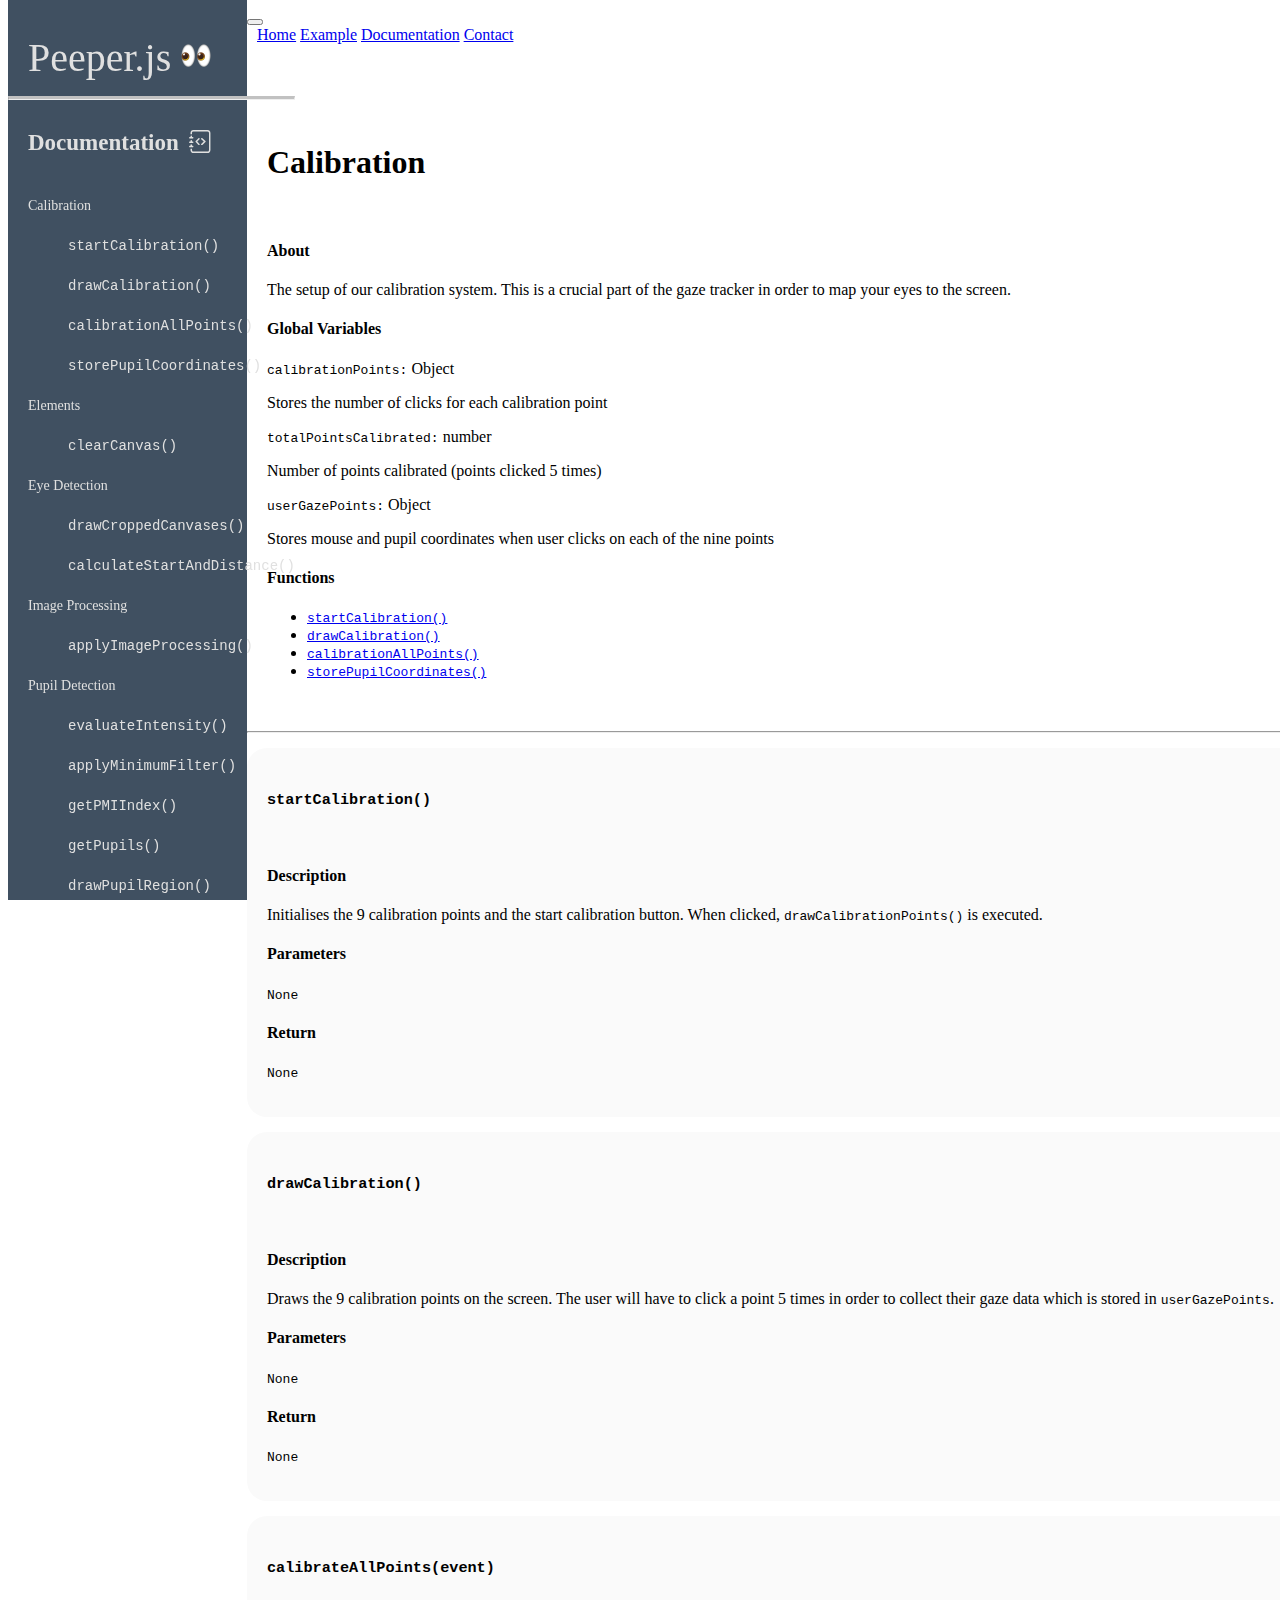
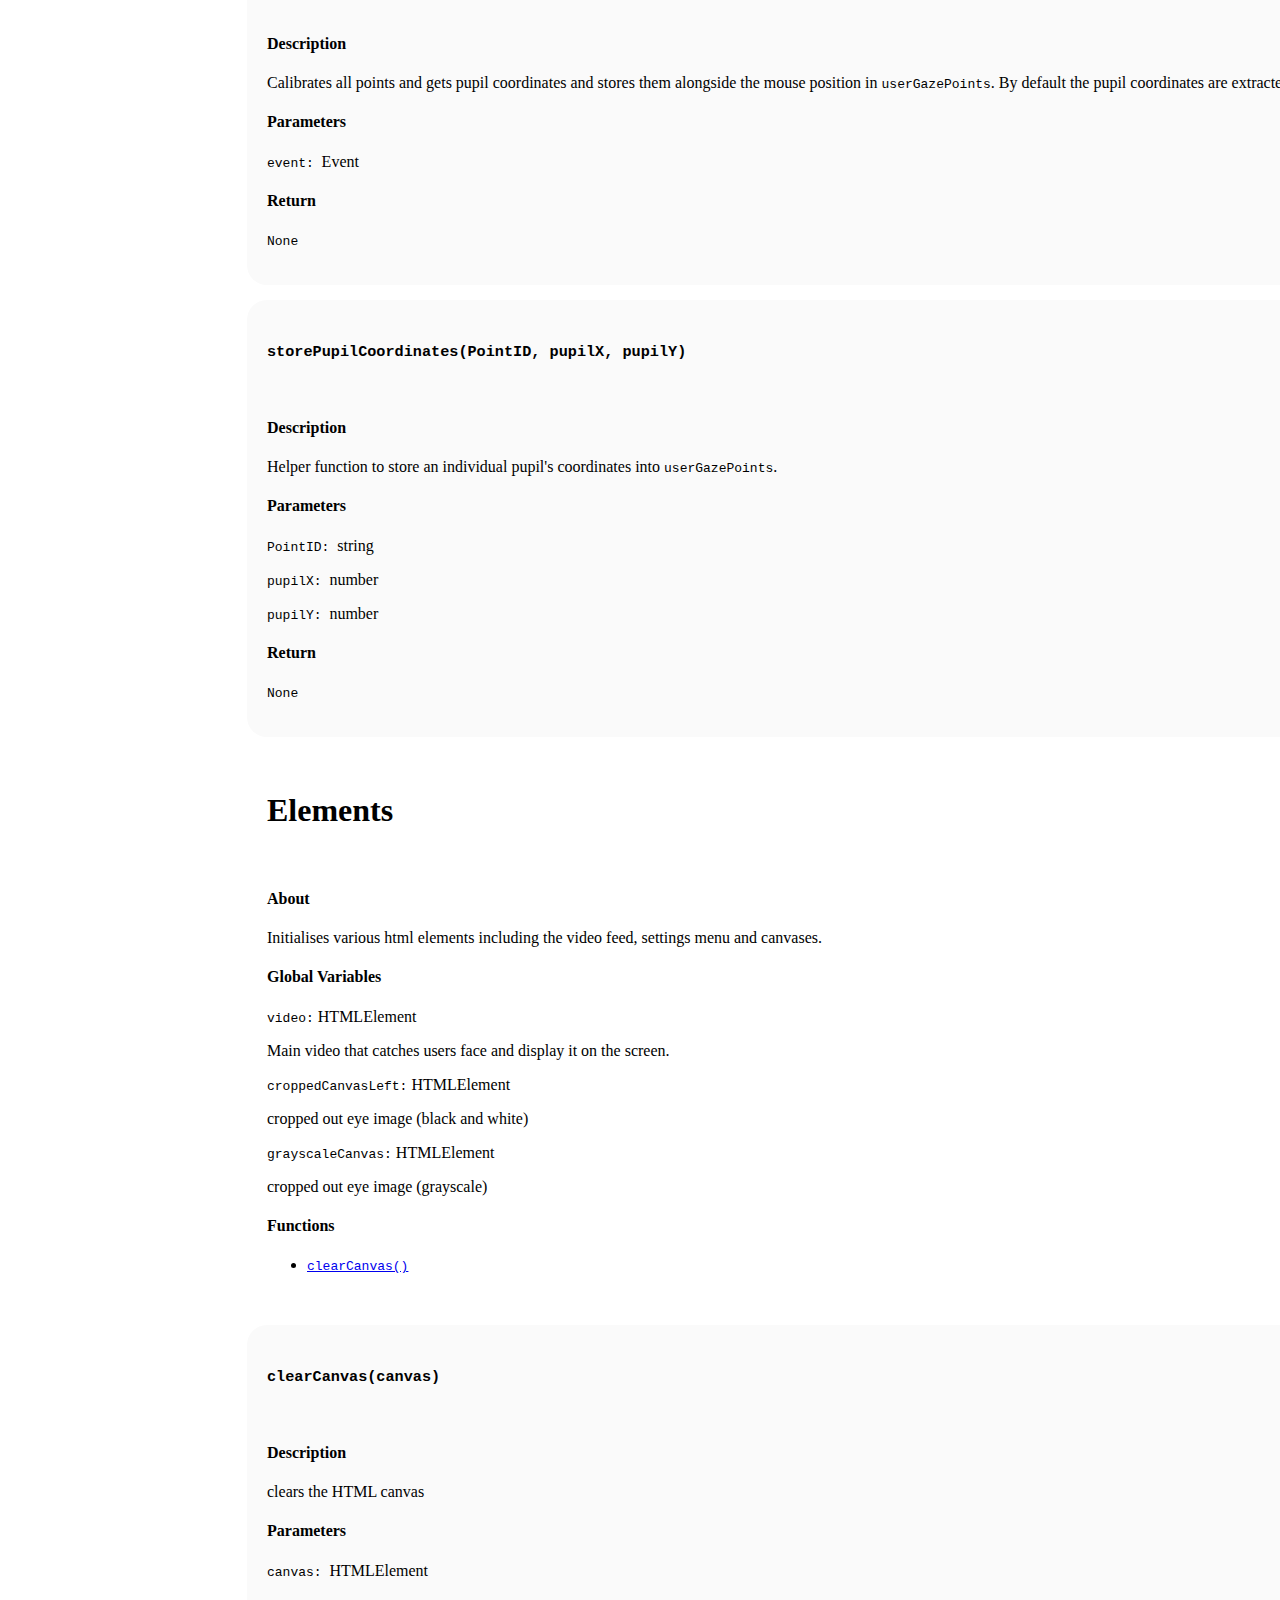
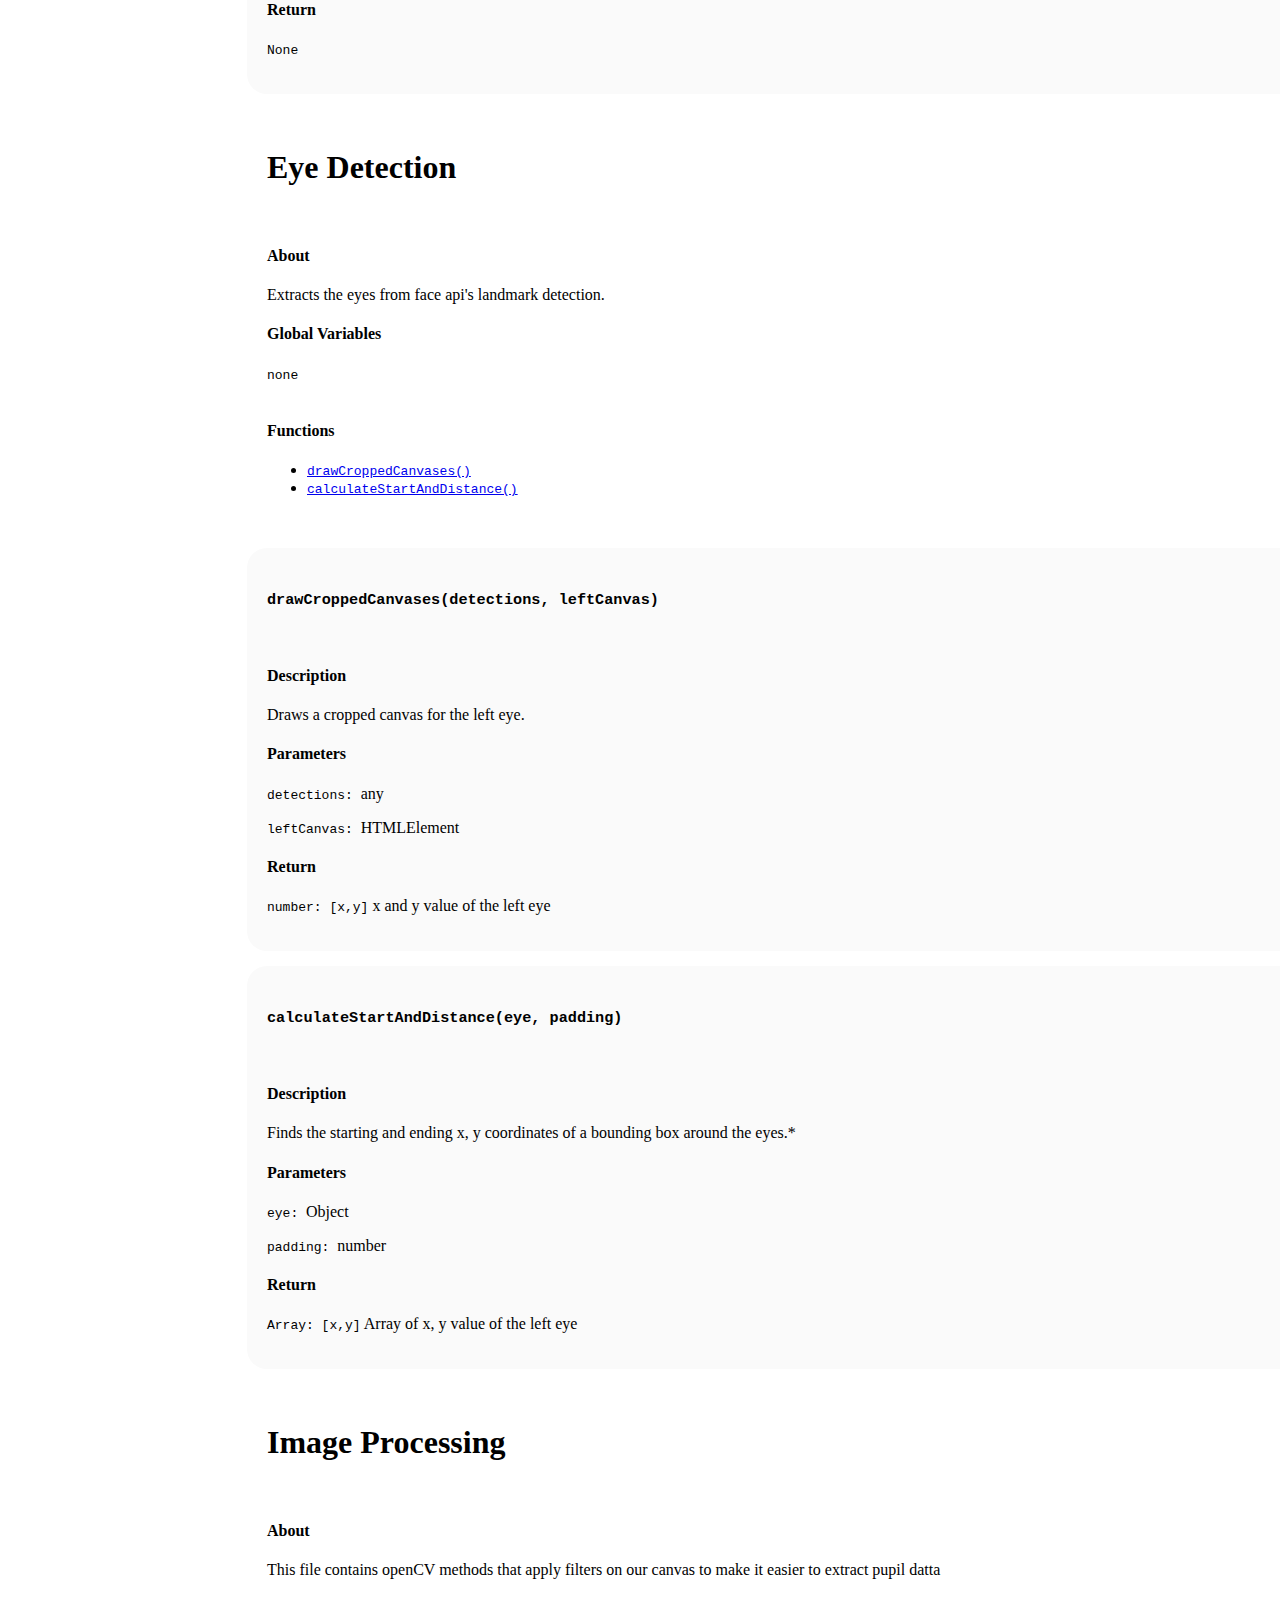
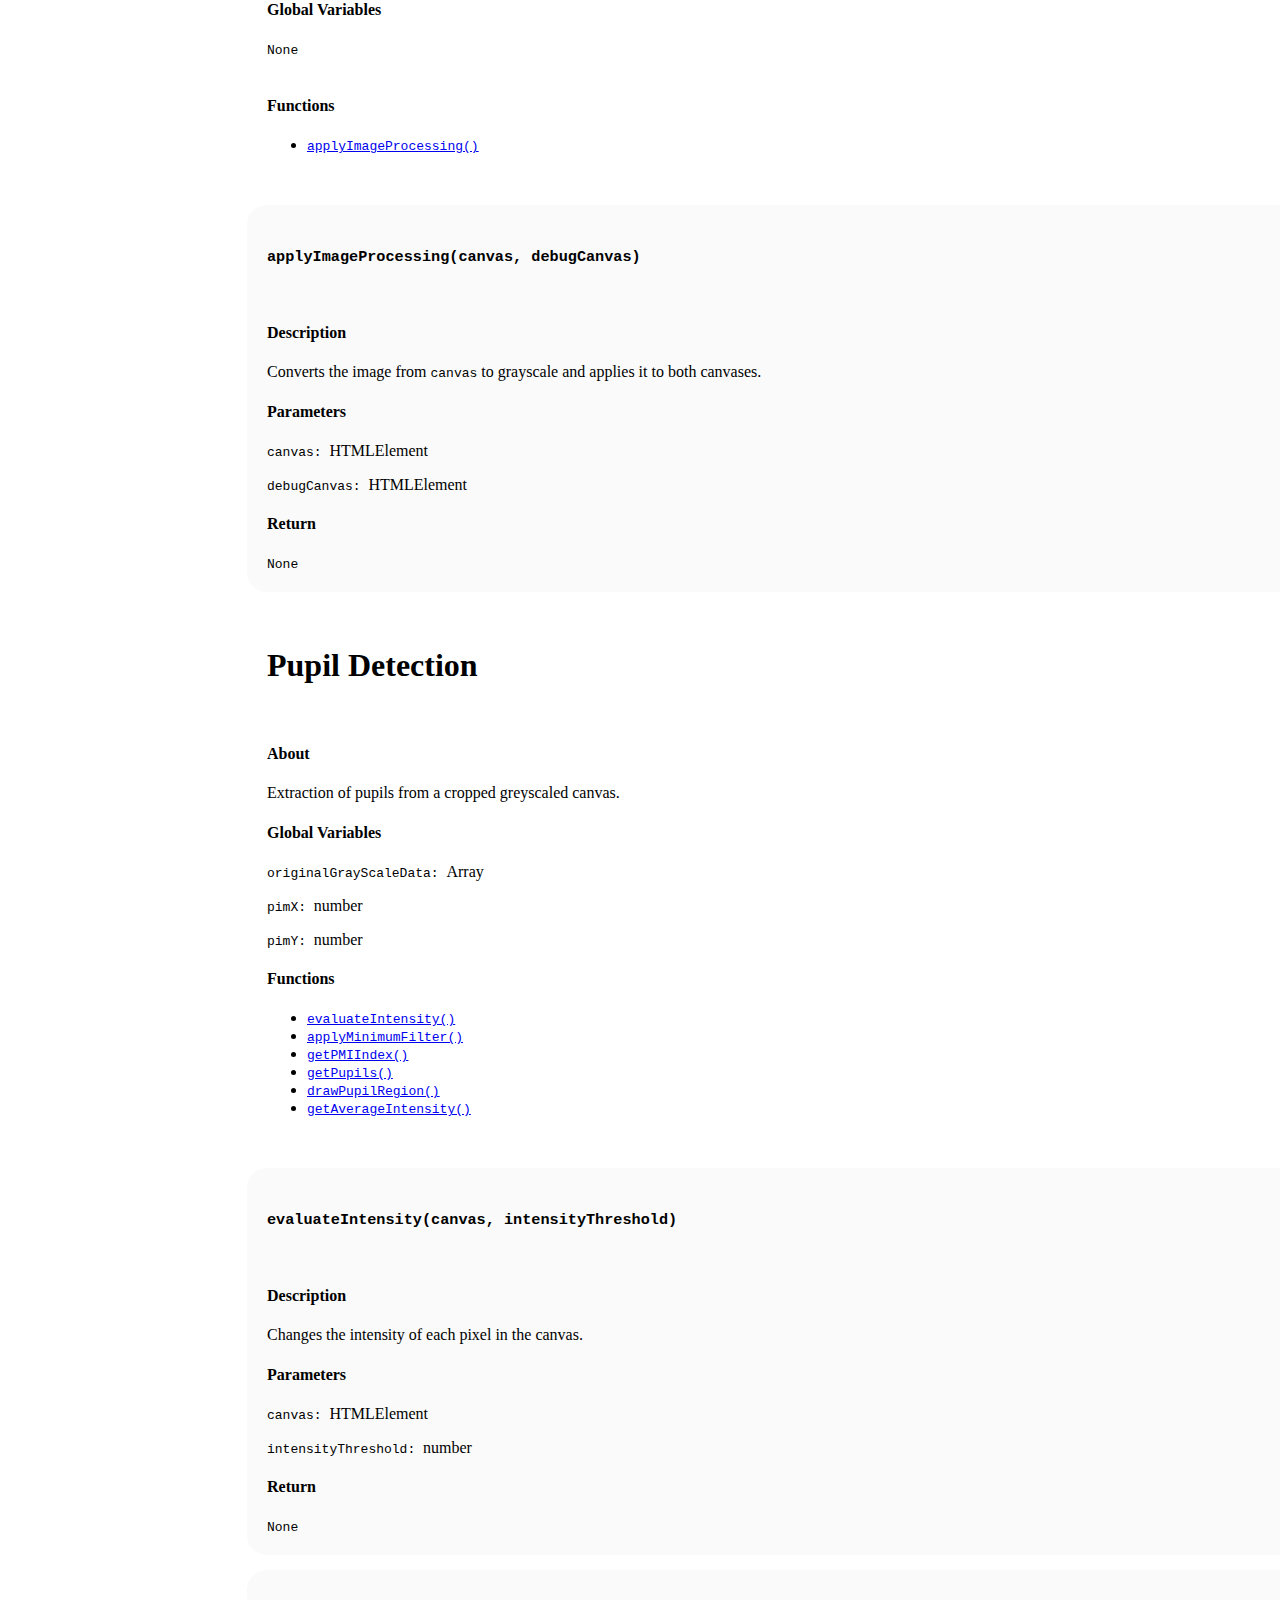
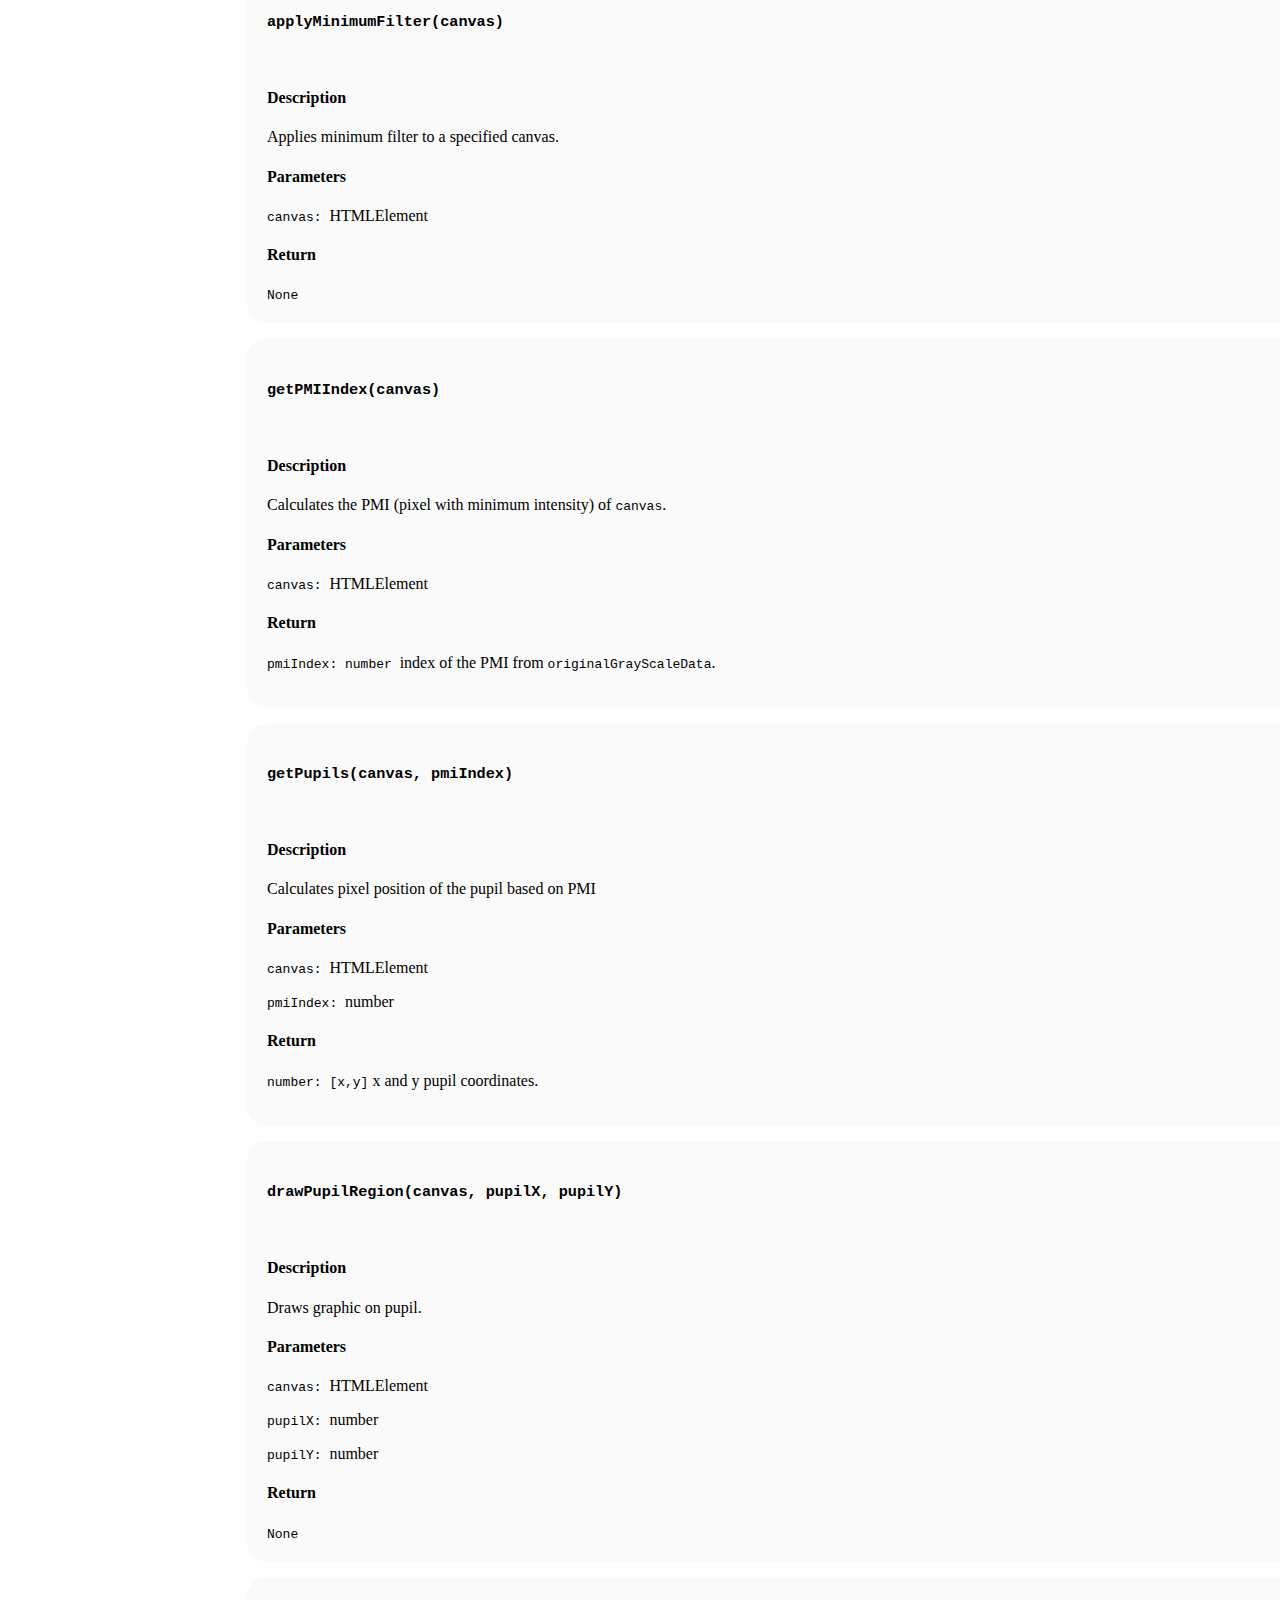
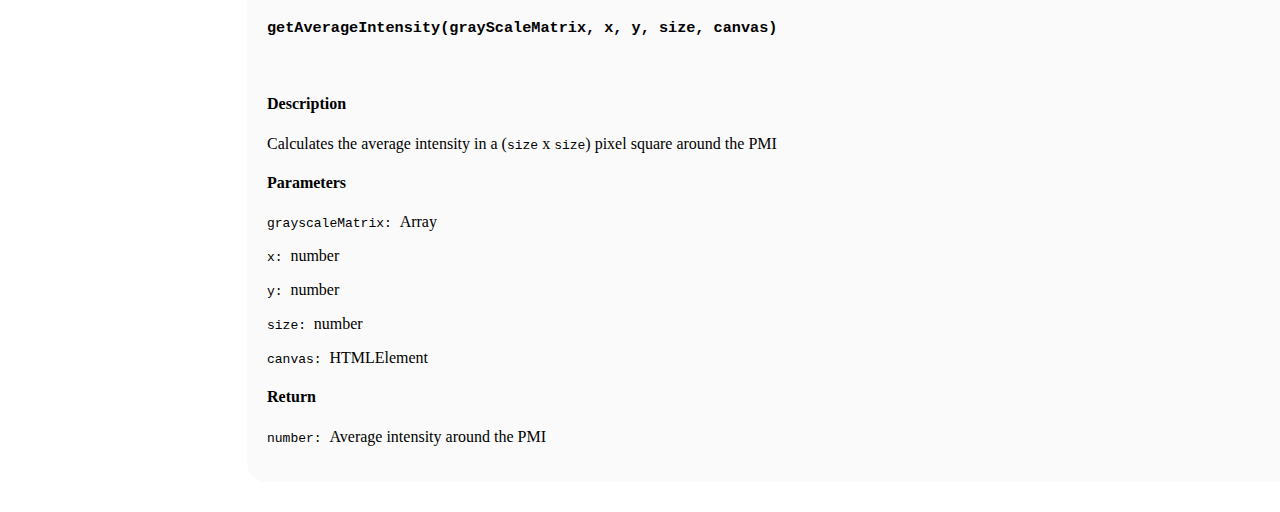
==== commit 10420da5: "ET-62: updated documentation" ====
--- a/documentation.html
+++ b/documentation.html
@@ -96,24 +96,22 @@
                                 <div class="api_overview">
                                     <h1>Calibration</h1><br>
                                     <h4>About</h4>
-                                    <p>The setup of our calibration system. This is a crucial
-                                        part of the gaze tracker, especially through a webcam, as there are different
-                                        webcams and their capacity where accuracy is crucial in order to map your eyes
-                                        to the screen.
+                                    <p>The setup of our calibration system. This is a crucial part of the gaze tracker
+                                        in order to map your eyes to the screen.
                                     </p>
 
                                     <div class="api_links">
                                         <h4>Global Variables</h4>
 
-                                        <code>calibrationPoints</code>
+                                        <code>calibrationPoints:</code>
                                         </code>Object</code>
                                         <p>Stores the number of clicks for each calibration point</p>
 
-                                        <code>totalPointsCalibrated</code>
+                                        <code>totalPointsCalibrated:</code>
                                         </code>number</code>
                                         <p>Number of points calibrated (points clicked 5 times)</p>
 
-                                        <code>userGazePoints</code>
+                                        <code>userGazePoints:</code>
                                         </code>Object</code>
                                         <p>Stores mouse and pupil coordinates when user clicks on each of the nine
                                             points</p>
@@ -135,13 +133,9 @@
                                 <div class="api_methods">
                                     <h3 id="startCalibration"><code>startCalibration()</code></h3><br>
                                     <h4>Description</h4>
-                                    <p>The calibration function is executed in the main.js file after we draw the
-                                        canvases (that take the eyes and pupil data of the user). It mainly creates a
-                                        modal dialog box that asks the user to start the 9-point calibration process. As
-                                        the user clicks on each of the 9 points, the pupil data is collected and sent to
-                                        <code>mapping.js</code> so we can map and draw the coordinates to the screen.
-                                        Additionally, we call the <code>drawCalibration()</code> function which draws
-                                        the points and does the checks for each of the nine points clicked.
+                                    <p>
+                                        Initialises the 9 calibration points and the start calibration button. When
+                                        clicked, <code>drawCalibrationPoints()</code> is executed.
                                     </p>
                                     <h4>Parameters</h4>
                                     <p><code>None</code></p>
@@ -153,25 +147,26 @@
                                 <div class="api_methods">
                                     <h3 id="drawCalibration"><code>drawCalibration()</code></h3><br>
                                     <h4>Description</h4>
-                                    <p>The draw calibration function is used to draw 9 points on the screen. The user
+                                    <p>Draws the 9 calibration points on the screen. The user
                                         will have to click a point 5 times in order to collect their gaze data which is
-                                        stored in the <code>userGazePoints</code> object.</p>
-                                    <h4>Parameters</h4>
-                                    <p><code>None</code></p>
-                                    <h4>Return</h4>
-                                    <p><code>None</code></p>
-
-                                </div><!-- api_methods -->
-
-                                <div class="api_methods">
-                                    <h3 id="calibrateAllPoints"><code>calibrateAllPoints()</code></h3><br>
-                                    <h4>Description</h4>
-                                    <p>This function gets the pupil coordinates and checks if they are valid to store
-                                        (not NaN). For each point, there is a
-                                        counter to check how many points have been clicked as well as an updated count
-                                        for each click.</p>
-                                    <h4>Parameters</h4>
-                                    <p><code>{event} HTML Attribute</code></p>
+                                        stored in <code>userGazePoints</code>.</p>
+                                    <h4>Parameters</h4>
+                                    <p><code>None</code></p>
+                                    <h4>Return</h4>
+                                    <p><code>None</code></p>
+
+                                </div><!-- api_methods -->
+
+                                <div class="api_methods">
+                                    <h3 id="calibrateAllPoints"><code>calibrateAllPoints(event)</code></h3><br>
+                                    <h4>Description</h4>
+                                    <p>Calibrates all points and gets pupil coordinates and stores them alongside the
+                                        mouse position in
+                                        <code>userGazePoints</code>. By default the pupil coordinates are extracted from
+                                        <code>croppedCanvasLeft</code>.
+                                    </p>
+                                    <h4>Parameters</h4>
+                                    <p><code>event: </code>Event</p>
                                     <h4>Return</h4>
                                     <p><code>None</code></p>
 
@@ -182,13 +177,13 @@
                                         <code>storePupilCoordinates(PointID, pupilX, pupilY)</code>
                                     </h3><br>
                                     <h4>Description</h4>
-                                    <p>This function starts the calibration process after the main canvas feed loads.
-                                        Stores users gaze coordinate when
-                                        calibrating in userGazePoints object.</p>
-                                    <h4>Parameters</h4>
-                                    <p><code>{PointID} Gets the id of single point</code></p>
-                                    <p><code>{pupilX} Get users pupil X coordinate</code></p>
-                                    <p><code>{pupilY} Gets tusers pupil Y point</code></p>
+                                    <p>Helper function to store an individual pupil's coordinates into
+                                        <code>userGazePoints</code>.
+                                    </p>
+                                    <h4>Parameters</h4>
+                                    <p><code>PointID: </code>string</p>
+                                    <p><code>pupilX: </code>number</p>
+                                    <p><code>pupilY: </code>number</p>
                                     <h4>Return</h4>
                                     <p><code>None</code></p>
 
@@ -202,24 +197,24 @@
                                 <div class="api_overview">
                                     <h1>Elements</h1><br>
                                     <h4>About</h4>
-                                    <p>This file contains all exportable html elements that is printed on the screen and
-                                        passed to other functions.
+                                    <p>Initialises various html elements including the video feed, settings menu and
+                                        canvases.
                                     </p>
 
                                     <div class="api_links">
                                         <h4>Global Variables</h4>
 
-                                        <code>video</code>
-                                        </code>HTML element</code>
+                                        <code>video:</code>
+                                        </code>HTMLElement</code>
                                         <p>Main video that catches users face and display it on the screen.
                                         </p>
 
-                                        <code>croppedCanvasLeft</code>
-                                        </code>HTML element</code>
+                                        <code>croppedCanvasLeft:</code>
+                                        </code>HTMLElement</code>
                                         <p>cropped out eye image (black and white)</p>
 
-                                        <code>grayscaleCanvas</code>
-                                        </code>HTML element</code>
+                                        <code>grayscaleCanvas:</code>
+                                        </code>HTMLElement</code>
                                         <p>cropped out eye image (grayscale)</p>
 
                                         <h4>Functions</h4>
@@ -235,7 +230,7 @@
                                     <h4>Description</h4>
                                     <p>clears the HTML canvas</p>
                                     <h4>Parameters</h4>
-                                    <p><code>{canvas} HTML element</code></p>
+                                    <p><code>canvas: </code>HTMLElement</p>
                                     <h4>Return</h4>
                                     <p><code>None</code></p>
                                 </div><!-- api_methods -->
@@ -250,10 +245,7 @@
                                 <div class="api_overview">
                                     <h1>Eye Detection</h1><br>
                                     <h4>About</h4>
-                                    <p>This file contains all exportable html elements that is printed on the screen and
-                                        passed to other
-                                        functions.
-                                    </p>
+                                    <p>Extracts the eyes from face api's landmark detection.</p>
                                     <div class="api_links">
                                         <h4>Global Variables</h4>
                                         <code>none</code>
@@ -273,36 +265,33 @@
 
 
                                 <div class="api_methods">
-                                    <h3 id="drawCroppedCanvases"><code>drawCroppedCanvases()</code></h3><br>
-                                    <h4>Description</h4>
-                                    <p>Draws a cropped canvas for each of the eyes</p>
-                                    <h4>Parameters</h4>
-                                    <code>Object {detections}</code>
-                                    <p>detections from faceapi</p>
-                                    <code>{leftcanvas}</code>
-                                    <p>canvas for the left eye</p>
-                                    <code>{rightcanvas}</code>
-                                    <p>canvas for the right eye</p>
+                                    <h3 id="drawCroppedCanvases">
+                                        <code>drawCroppedCanvases(detections, leftCanvas)</code>
+                                    </h3><br>
+                                    <h4>Description</h4>
+                                    <p>Draws a cropped canvas for the left eye.</p>
+                                    <h4>Parameters</h4>
+                                    <p><code>detections: </code>any</p>
+                                    <p><code>leftCanvas: </code>HTMLElement</p>
                                     <h4>Return</h4>
                                     <p>
-                                        <code> Array: [x,y]</code> Array of x, y value of the left eye <br>
-                                        <code> Array: [x,y]</code> Array of x, y distance to the right eye</code>
-                                    </p>
-                                </div><!-- api_methods -->
-
-                                <div class="api_methods">
-                                    <h3 id="calculateStartAndDistance"><code>calculateStartAndDistance()</code></h3><br>
-                                    <h4>Description</h4>
-                                    <p>Find the x and y coordinates from the left eye to the right eye</p>
-                                    <h4>Parameters</h4>
-                                    <p><code>{eye} dictionary of x and y variables of the eye</code></p>
-                                    <p><code>{padding} amount of padding added to image
-                                    </code></p>
+                                        <code> number: [x,y]</code> x and y value of the left eye <br>
+                                    </p>
+                                </div><!-- api_methods -->
+
+                                <div class="api_methods">
+                                    <h3 id="calculateStartAndDistance">
+                                        <code>calculateStartAndDistance(eye, padding)</code>
+                                    </h3><br>
+                                    <h4>Description</h4>
+                                    <p> Finds the starting and ending x, y coordinates of a bounding box around the
+                                        eyes.*</p>
+                                    <h4>Parameters</h4>
+                                    <p><code>eye: </code>Object</p>
+                                    <p><code>padding: </code>number</p>
                                     <h4>Return</h4>
                                     <p>
-                                        <code> Array: [x,y]</code> Array of x, y value of the left eye <br>
-                                        <code> Array: [x,y]</code> Array of x, y distance to the right eye
-                                        </code>
+                                        <code> Array: [x,y]</code> Array of x, y value of the left eye
                                     </p>
                                 </div><!-- api_methods -->
 
@@ -334,14 +323,14 @@
                                 </div><!-- api_overview -->
 
                                 <div class="api_methods">
-                                    <h3 id="applyImageProcessing"><code>applyImageProcessing()</code></h3><br>
-                                    <h4>Description</h4>
-                                    <p>Converts the image from the webcam to the grayscale image and applies it to the
-                                        specified canvas</p>
-                                    <h4>Parameters</h4>
-                                    <code>{Canvas} HTML element</code>
-                                    <p>the canvas to which apply grayscale image</p>
-
+                                    <h3 id="applyImageProcessing"><code>applyImageProcessing(canvas, debugCanvas)</code>
+                                    </h3><br>
+                                    <h4>Description</h4>
+                                    <p>Converts the image from <code>canvas</code> to grayscale and applies it to both
+                                        canvases.</p>
+                                    <h4>Parameters</h4>
+                                    <p></p><code>canvas: </code>HTMLElement</p>
+                                    <p></p><code>debugCanvas: </code>HTMLElement</p>
                                     <h4>Return</h4>
                                     <code>None</code>
                                 </div><!-- api_methods -->
@@ -354,22 +343,13 @@
                                 <div class="api_overview">
                                     <h1>Pupil Detection</h1><br>
                                     <h4>About</h4>
-                                    <p>This file contains openCV methods that apply filters on our canvas to make it
-                                        easier to extract pupil data</p>
+                                    <p>Extraction of pupils from a cropped greyscaled canvas.</p>
                                     <div class="api_links">
                                         <h4>Global Variables</h4>
 
-                                        <code>originalGrayScaleData</code>
-                                        </code>Type: </code>
-                                        <p>description</p>
-
-                                        <code>pmiX</code>
-                                        </code>Type: </code>
-                                        <p>description</p>
-
-                                        <code>pmiY</code>
-                                        </code>Type: </code>
-                                        <p>description</p>
+                                        <p><code>originalGrayScaleData: </code>Array</p>
+                                        <p><code>pimX: </code>number</p>
+                                        <p><code>pimY: </code>number</p>
 
                                         <h4>Functions</h4>
                                         <ul>
@@ -385,74 +365,73 @@
                                 </div><!-- api_overview -->
 
                                 <div class="api_methods">
-                                    <h3 id="evaluateIntensity"><code>evaluateIntensity()</code></h3><br>
-                                    <h4>Description</h4>
-                                    <p>Add description please</p>
-                                    <h4>Parameters</h4>
-                                    <code>{?} Add parameter name and type</code>
-                                    <p>Add description of parameter here</p>
-
+                                    <h3 id="evaluateIntensity">
+                                        <code>evaluateIntensity(canvas, intensityThreshold)</code></h3><br>
+                                    <h4>Description</h4>
+                                    <p>Changes the intensity of each pixel in the canvas.</p>
+                                    <h4>Parameters</h4>
+                                    <p><code>canvas: </code>HTMLElement</p>
+                                    <p><code>intensityThreshold: </code>number</p>
                                     <h4>Return</h4>
                                     <code>None</code>
                                 </div><!-- api_methods -->
 
                                 <div class="api_methods">
-                                    <h3 id="applyMinimumFilter"><code>applyMinimumFilter()</code></h3><br>
-                                    <h4>Description</h4>
-                                    <p>Add description please</p>
-                                    <h4>Parameters</h4>
-                                    <code>{?} Add parameter name and type</code>
-                                    <p>Add description of parameter here</p>
-
+                                    <h3 id="applyMinimumFilter"><code>applyMinimumFilter(canvas)</code></h3><br>
+                                    <h4>Description</h4>
+                                    <p>Applies minimum filter to a specified canvas.</p>
+                                    <h4>Parameters</h4>
+                                    <p><code>canvas: </code>HTMLElement</p>
                                     <h4>Return</h4>
                                     <code>None</code>
                                 </div><!-- api_methods -->
 
                                 <div class="api_methods">
-                                    <h3 id="getPMIIndex"><code>getPMIIndex()</code></h3><br>
-                                    <h4>Description</h4>
-                                    <p>Add description please</p>
-                                    <h4>Parameters</h4>
-                                    <code>{?} Add parameter name and type</code>
-                                    <p>Add description of parameter here</p>
-
+                                    <h3 id="getPMIIndex"><code>getPMIIndex(canvas)</code></h3><br>
+                                    <h4>Description</h4>
+                                    <p>Calculates the PMI (pixel with minimum intensity) of <code>canvas</code>.</p>
+                                    <h4>Parameters</h4>
+                                    <p><code>canvas: </code>HTMLElement</p>
+                                    <h4>Return</h4>
+                                    <p><code>pmiIndex: number </code>index of the PMI from
+                                        <code>originalGrayScaleData</code>.</p>
+                                </div><!-- api_methods -->
+
+                                <div class="api_methods">
+                                    <h3 id="getPupils"><code>getPupils(canvas, pmiIndex)</code></h3><br>
+                                    <h4>Description</h4>
+                                    <p>Calculates pixel position of the pupil based on PMI</p>
+                                    <h4>Parameters</h4>
+                                    <p><code>canvas: </code>HTMLElement</p>
+                                    <p><code>pmiIndex: </code>number</p>
+                                    <h4>Return</h4>
+                                    <p><code> number: [x,y]</code> x and y pupil coordinates.</p>
+                                </div><!-- api_methods -->
+
+                                <div class="api_methods">
+                                    <h3 id="drawPupilRegion"><code>drawPupilRegion(canvas, pupilX, pupilY)</code></h3><br>
+                                    <h4>Description</h4>
+                                    <p>Draws graphic on pupil.</p>
+                                    <h4>Parameters</h4>
+                                    <p><code>canvas: </code>HTMLElement</p>
+                                    <p><code>pupilX: </code>number</p>
+                                    <p><code>pupilY: </code>number</p>
                                     <h4>Return</h4>
                                     <code>None</code>
                                 </div><!-- api_methods -->
 
                                 <div class="api_methods">
-                                    <h3 id="getPupils"><code>getPupils()</code></h3><br>
-                                    <h4>Description</h4>
-                                    <p>Add description please</p>
-                                    <h4>Parameters</h4>
-                                    <code>{?} Add parameter name and type</code>
-                                    <p>Add description of parameter here</p>
-
-                                    <h4>Return</h4>
-                                    <code>None</code>
-                                </div><!-- api_methods -->
-
-                                <div class="api_methods">
-                                    <h3 id="drawPupilRegion"><code>drawPupilRegion()</code></h3><br>
-                                    <h4>Description</h4>
-                                    <p>Add description please</p>
-                                    <h4>Parameters</h4>
-                                    <code>{?} Add parameter name and type</code>
-                                    <p>Add description of parameter here</p>
-
-                                    <h4>Return</h4>
-                                    <code>None</code>
-                                </div><!-- api_methods -->
-
-                                <div class="api_methods">
-                                    <h3 id="getAverageIntensity"><code>getAverageIntensity()</code></h3><br>
-                                    <h4>Description</h4>
-                                    <p>Add description please</p>
-                                    <h4>Parameters</h4>
-                                    <code>{?} Add parameter name and type</code>
-                                    <p>Add description of parameter here</p>
-                                    <h4>Return</h4>
-                                    <code>None</code>
+                                    <h3 id="getAverageIntensity"><code>getAverageIntensity(grayScaleMatrix, x, y, size, canvas)</code></h3><br>
+                                    <h4>Description</h4>
+                                    <p>Calculates the average intensity in a (<code>size</code> x <code>size</code>) pixel square around the PMI</p>
+                                    <h4>Parameters</h4>
+                                    <p><code>grayscaleMatrix: </code>Array</p>
+                                    <p><code>x: </code>number</p>
+                                    <p><code>y: </code>number</p>
+                                    <p><code>size: </code>number</p>
+                                    <p><code>canvas: </code>HTMLElement</p>
+                                    <h4>Return</h4>
+                                    <p><code> number: </code> Average intensity around the PMI</p>
                                 </div><!-- api_methods -->
                             </div><!-- api_container -->
                         </section>
--- a/assets/css/documentation.css
+++ b/assets/css/documentation.css
@@ -131,4 +131,11 @@
 
 #documentationLogo {
   margin-left: -10px;
+}
+
+:target::before {
+  content: "";
+  display: block;
+  height: 60px;
+  margin: -60px 0 0;
 }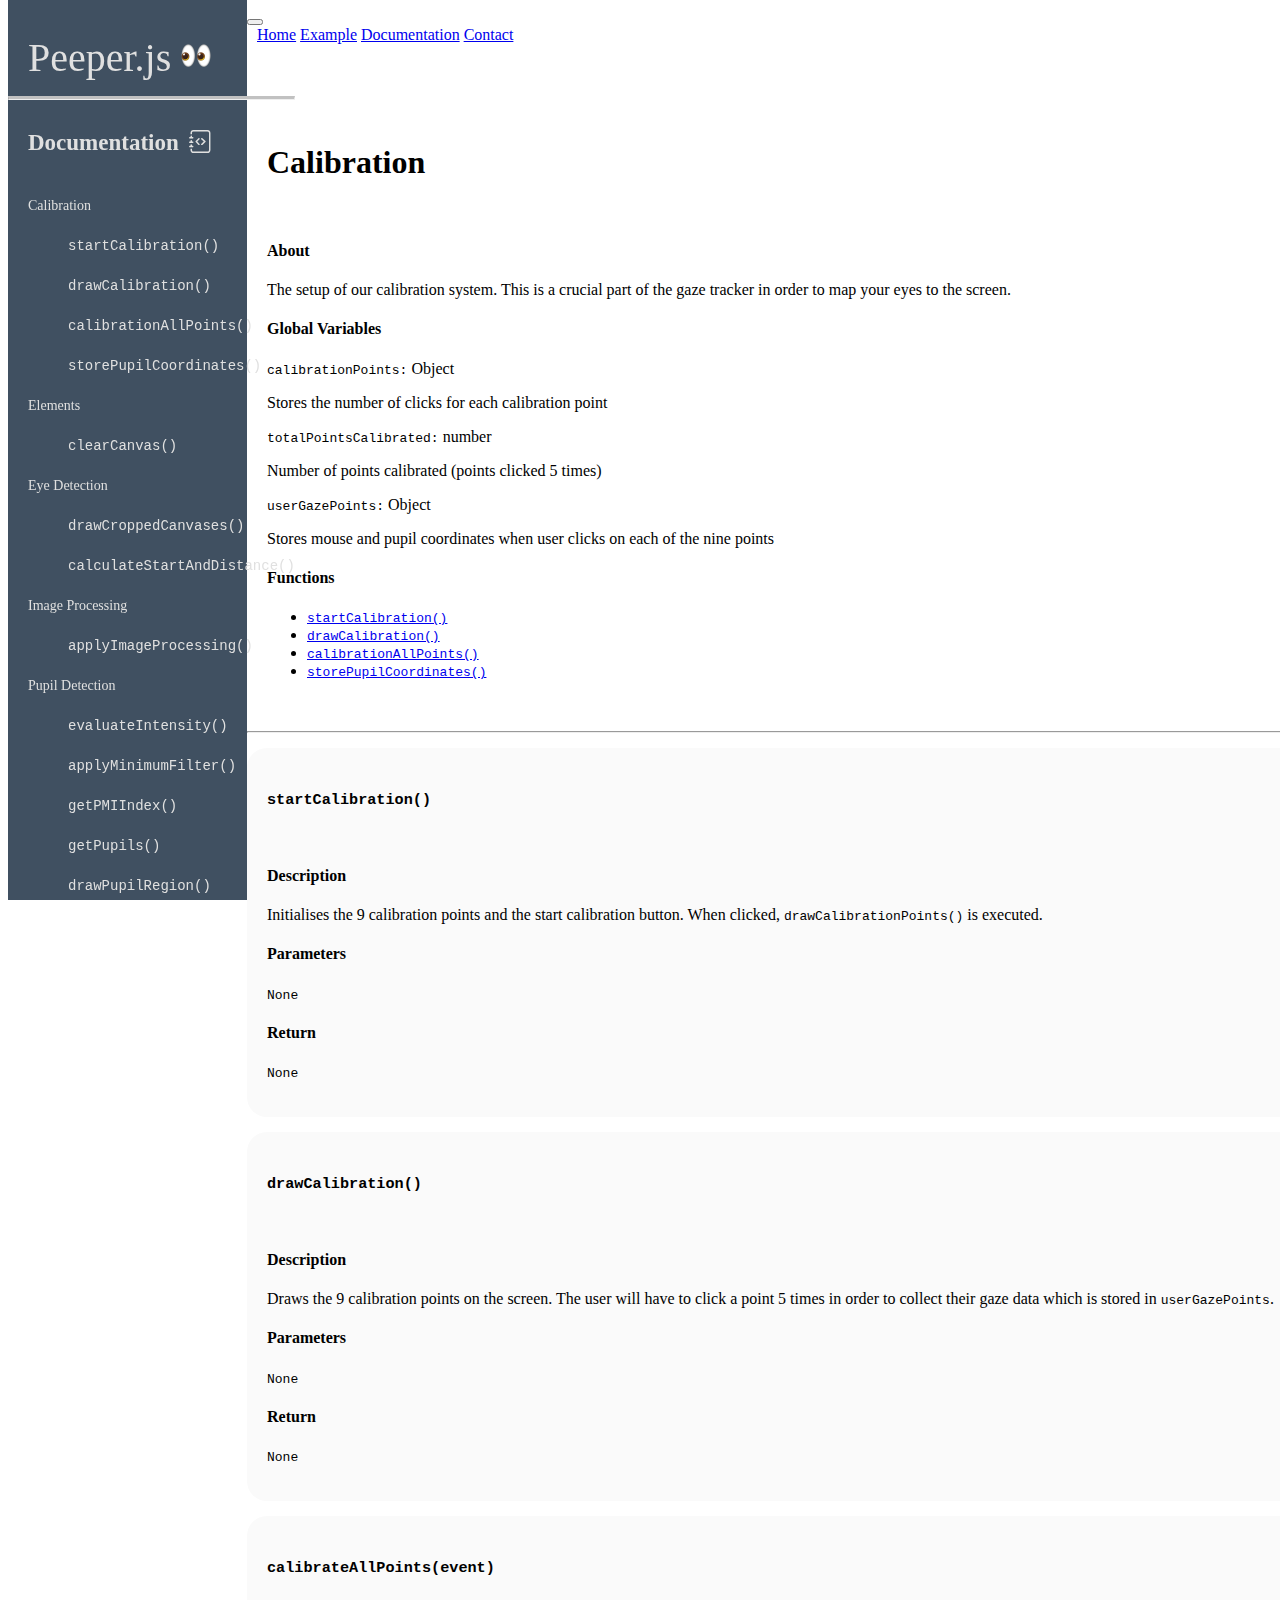
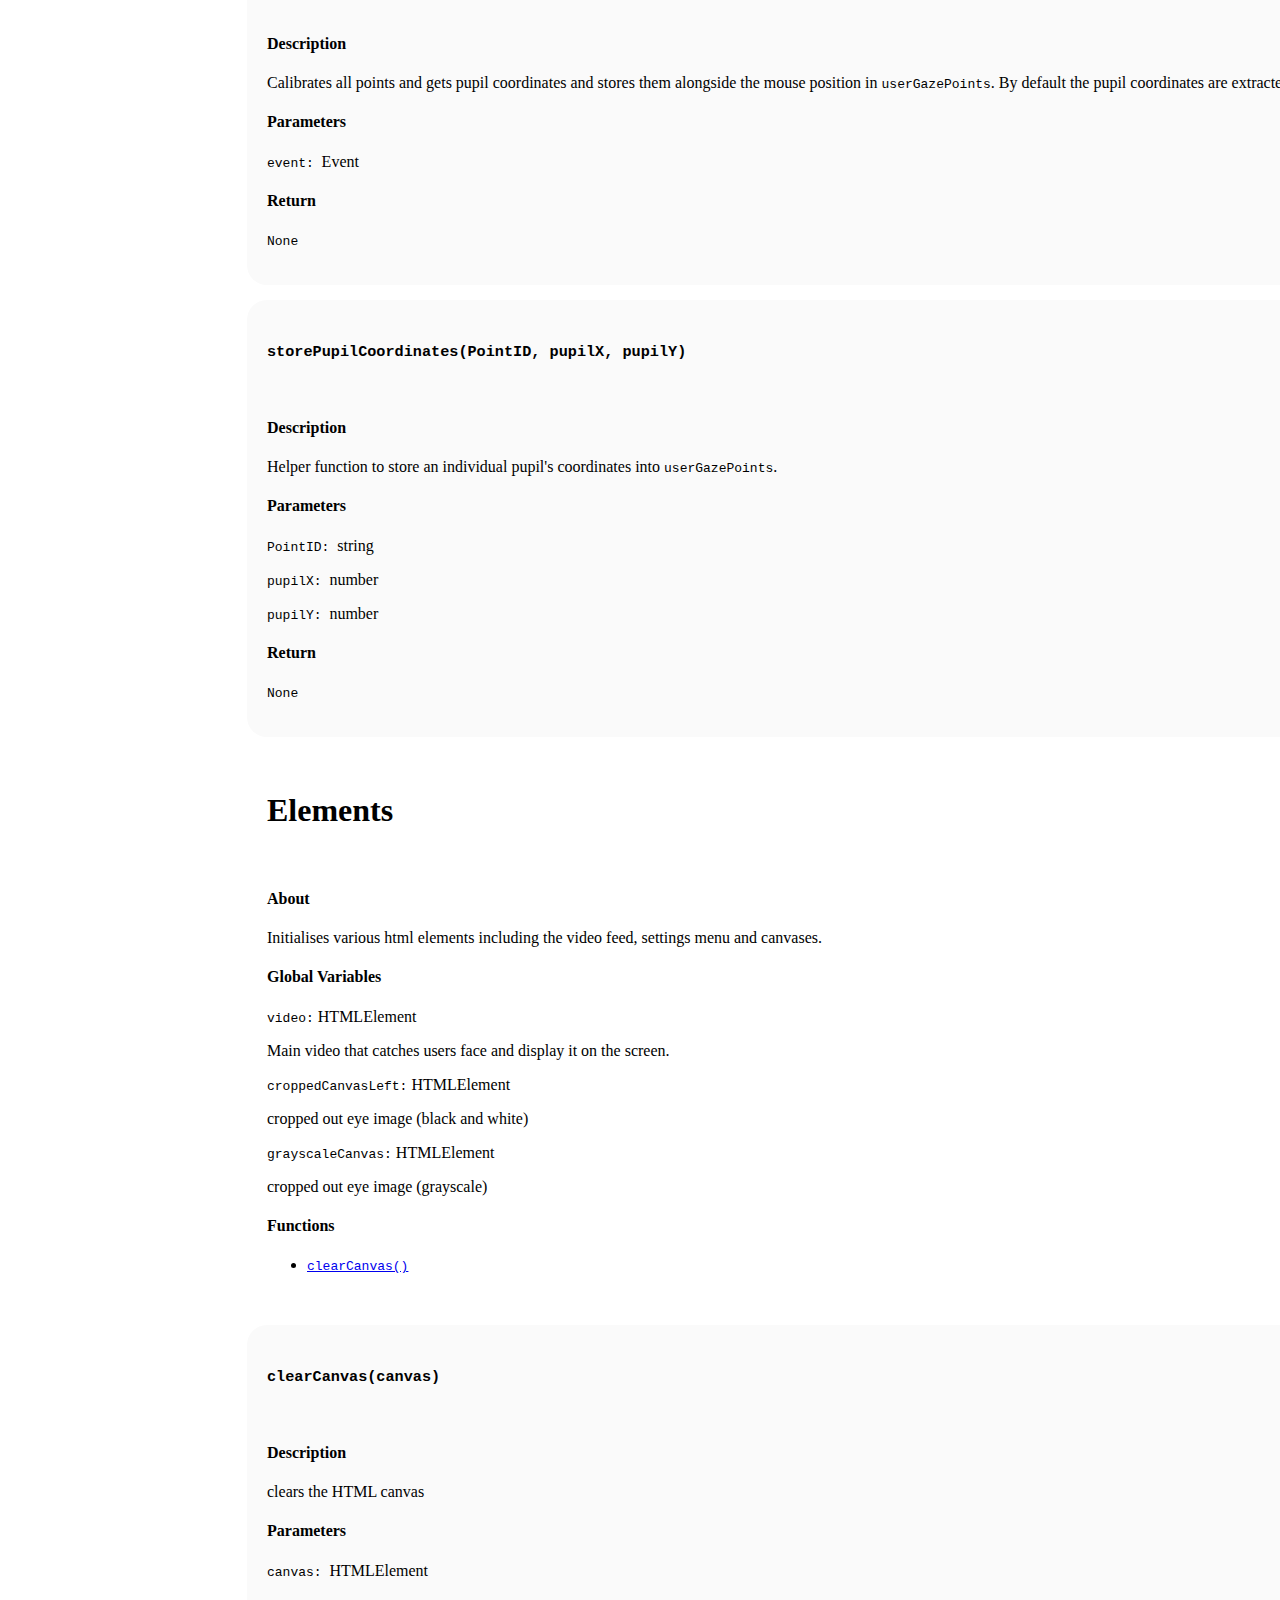
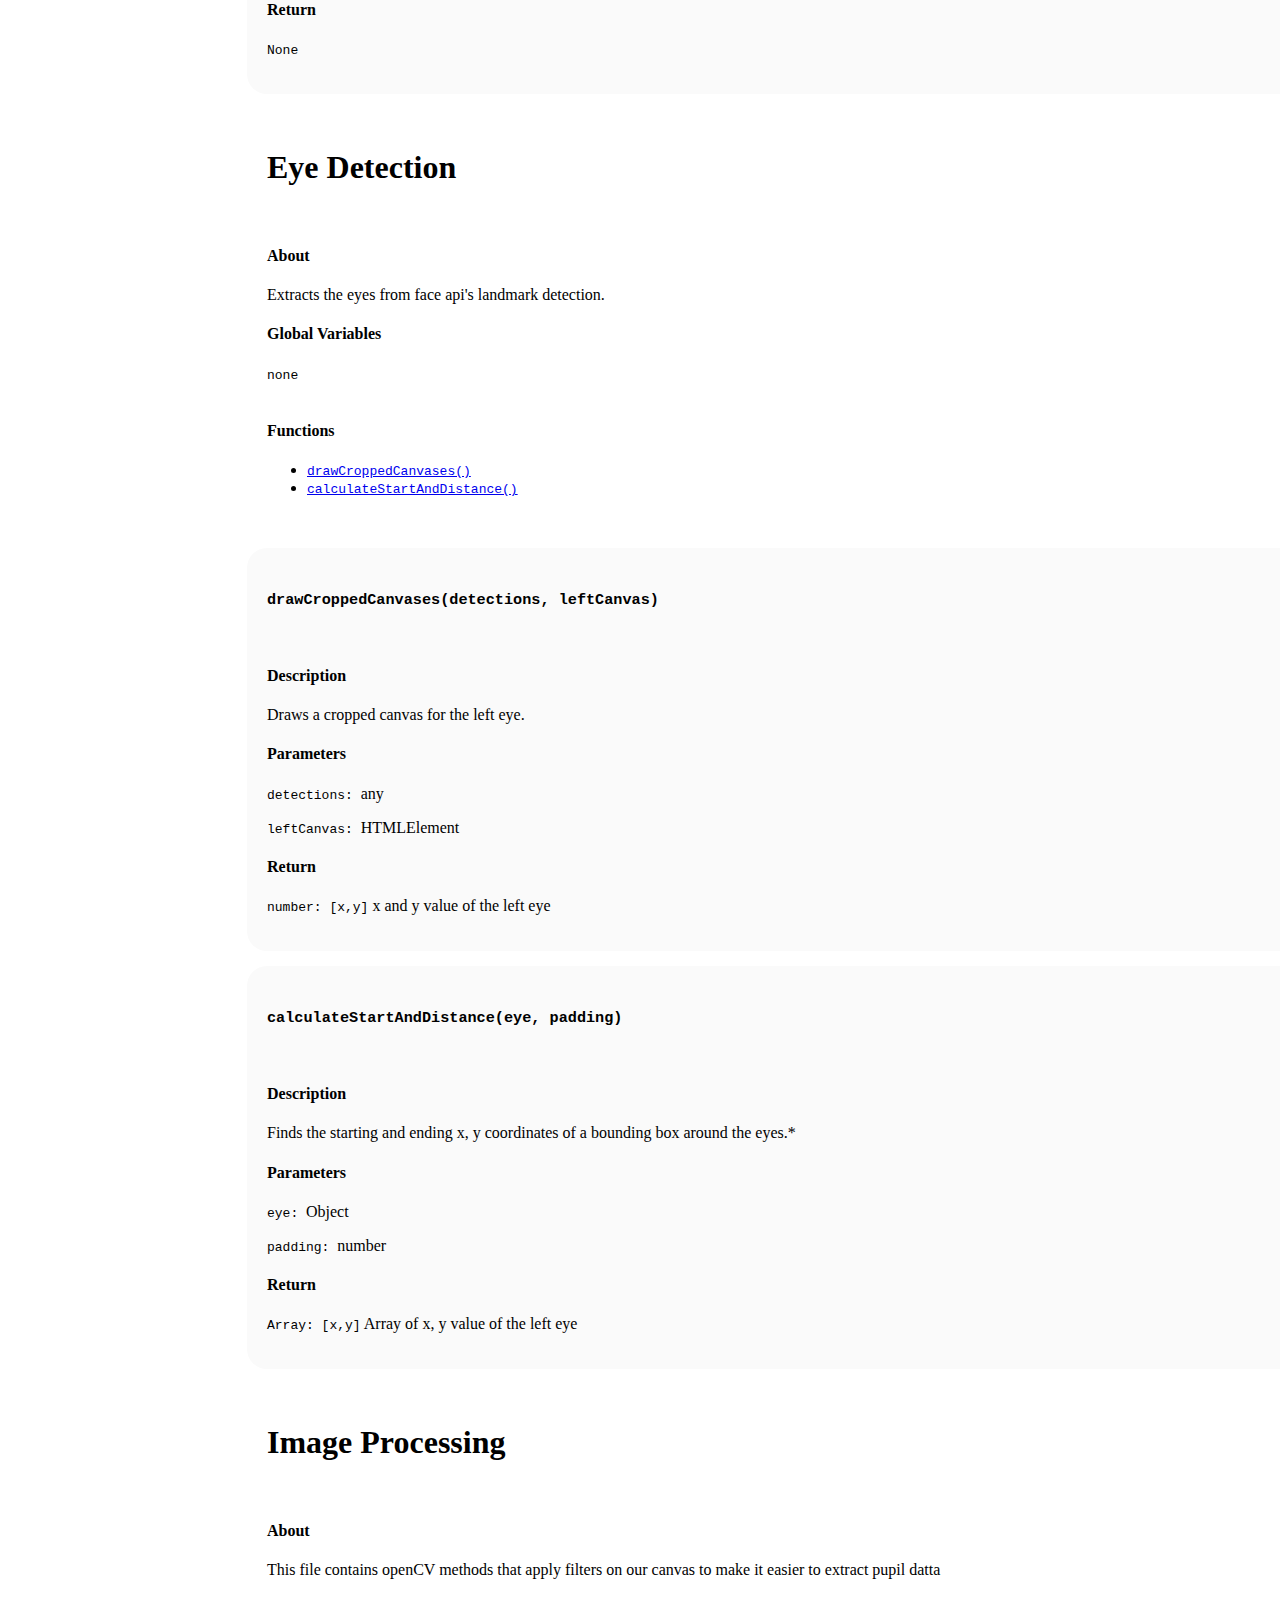
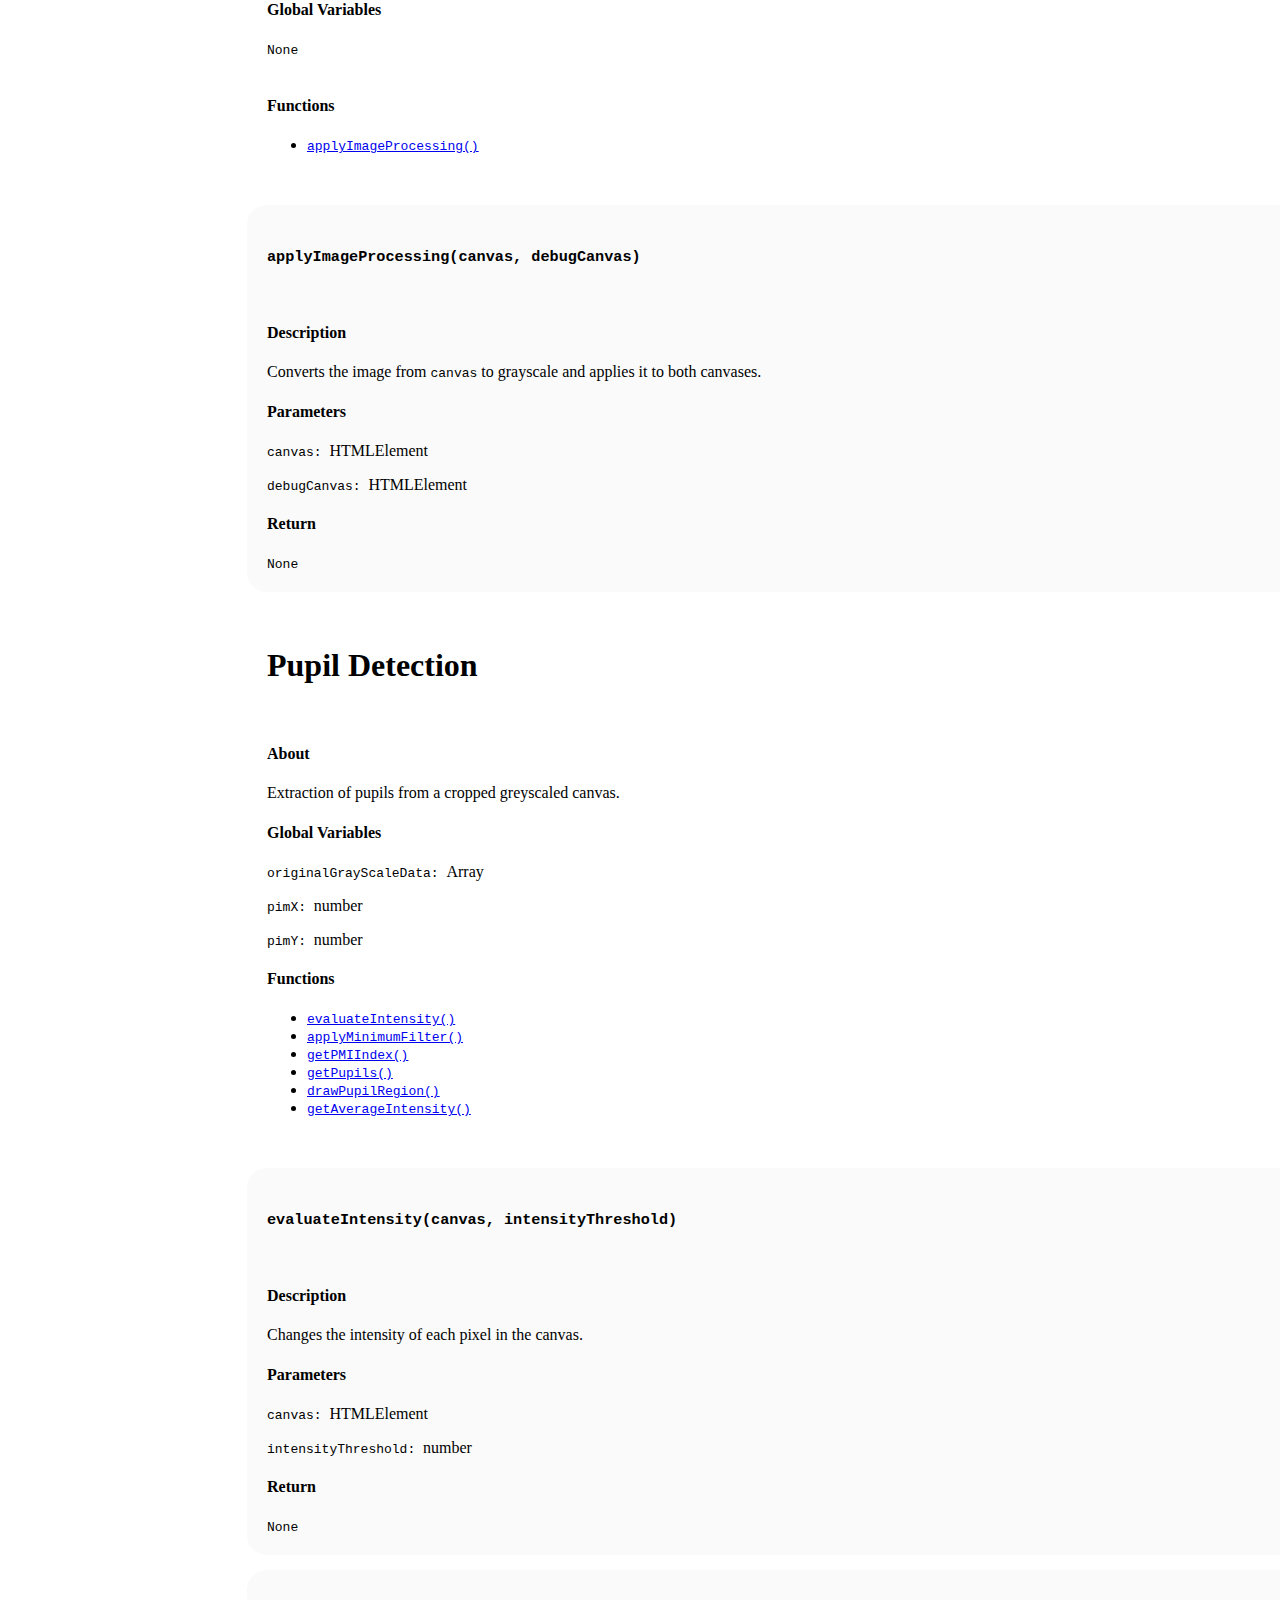
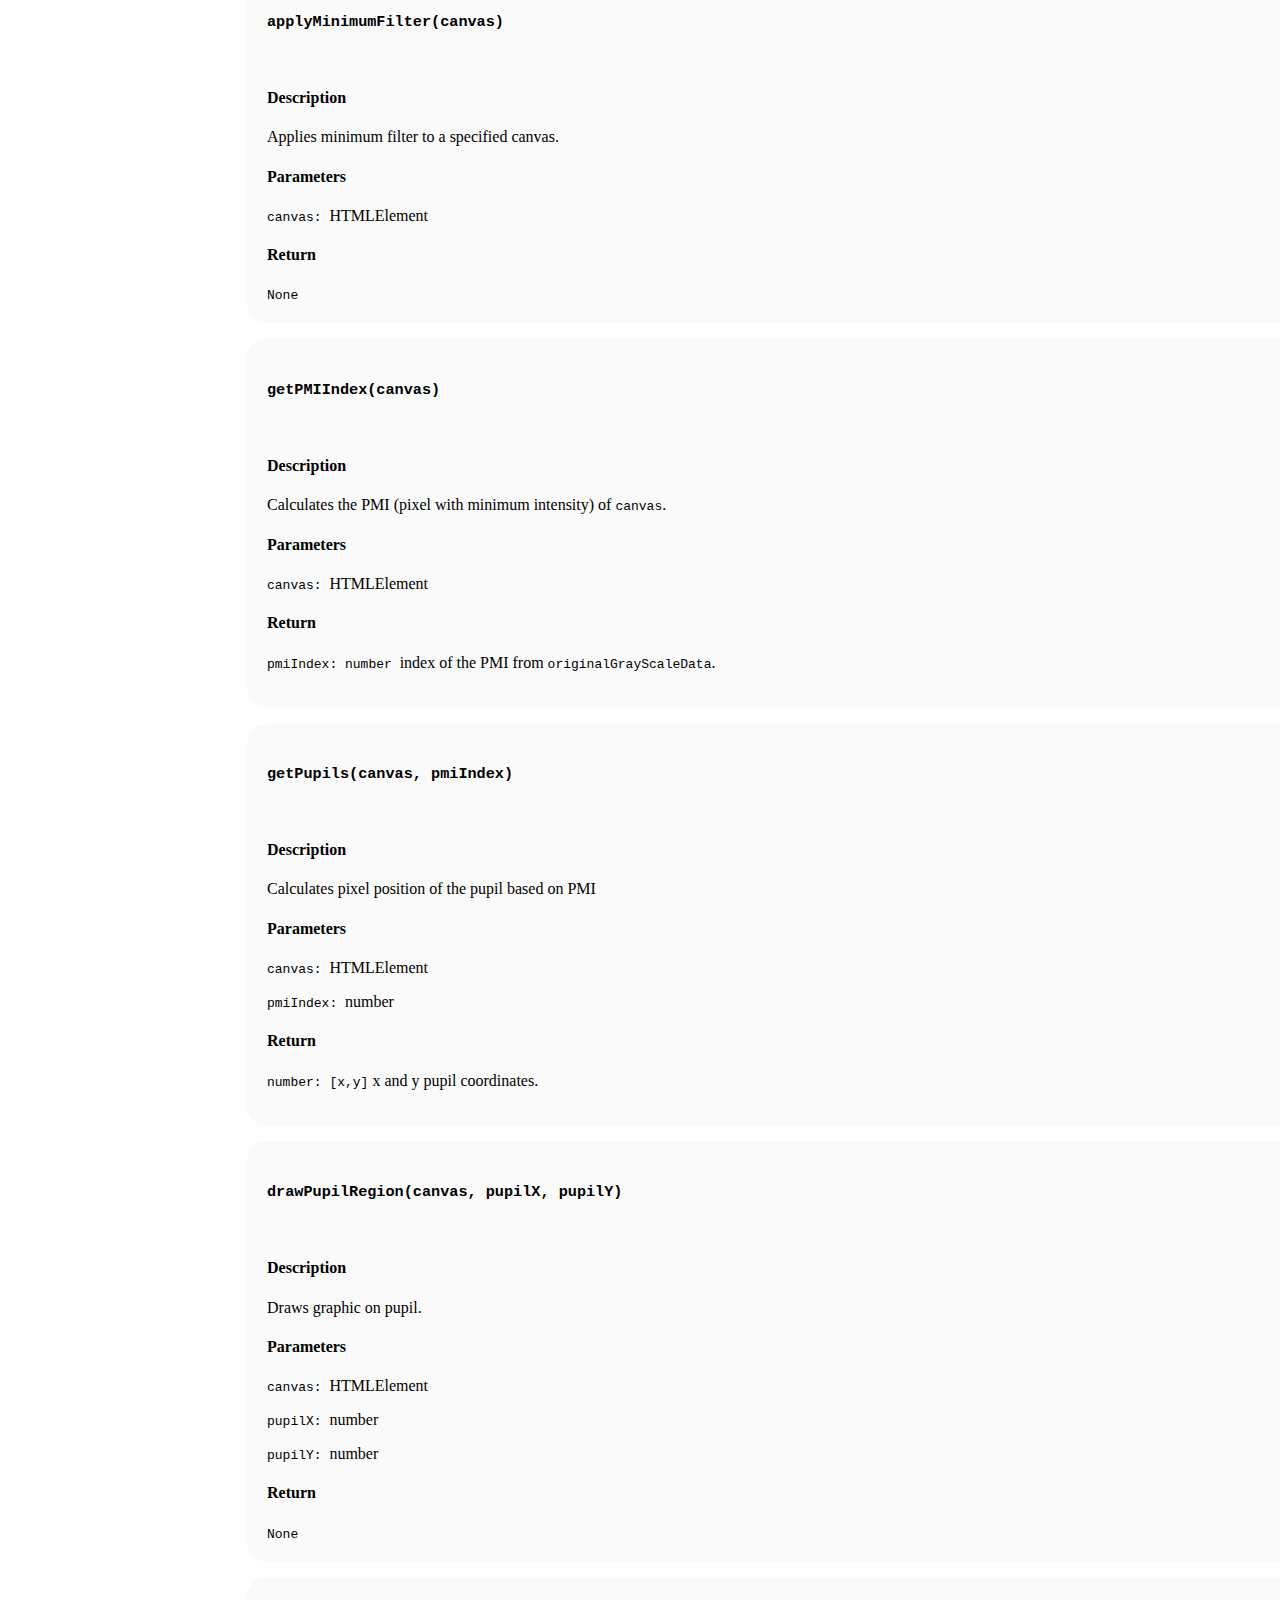
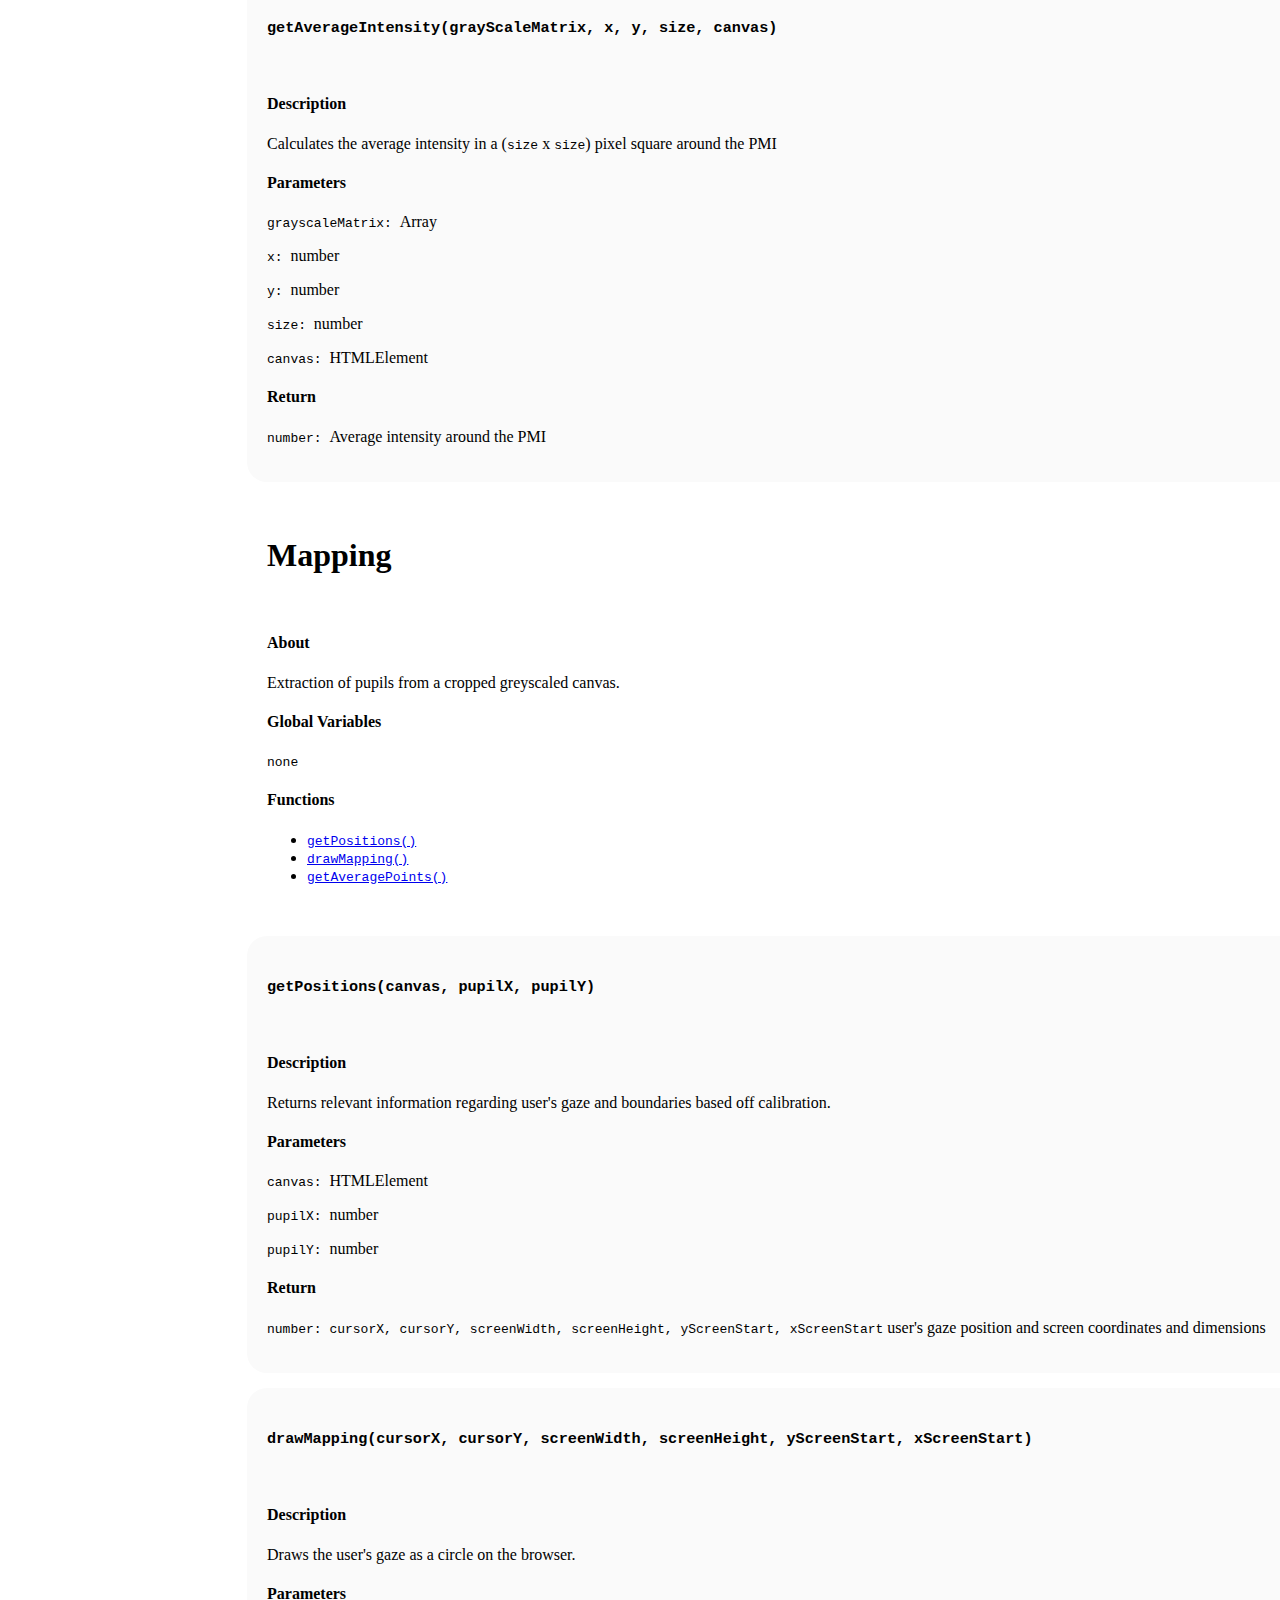
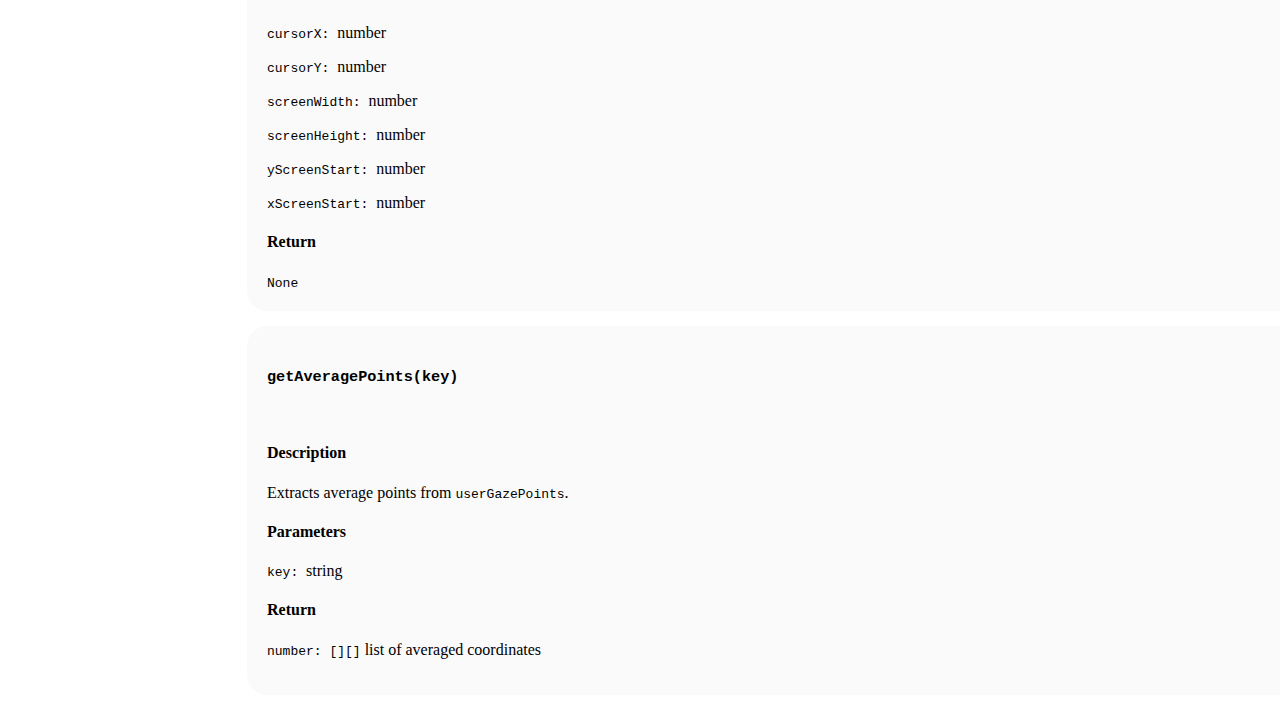
==== commit 77920897: "ET-62: added mapping section" ====
--- a/documentation.html
+++ b/documentation.html
@@ -83,6 +83,13 @@
                         <li><a href="#drawPupilRegion"><code>drawPupilRegion()</code></a></li>
                         <li><a href="#getAverageIntensity"><code>getAverageIntensity()</code></a></li>
                     </ul>
+
+                    <li><a href="#mapping">Mapping</a></li>
+                    <ul class="subpoints">
+                        <li><a href="#getPositions"><code>getPositions()</code></a></li>
+                        <li><a href="#drawMapping"><code>drawMapping()</code></a></li>
+                        <li><a href="#getAveragePoints"><code>getAveragePoints()</code></a></li>
+                    </ul>
                 </ul>
             </div>
         </div>
@@ -366,7 +373,8 @@
 
                                 <div class="api_methods">
                                     <h3 id="evaluateIntensity">
-                                        <code>evaluateIntensity(canvas, intensityThreshold)</code></h3><br>
+                                        <code>evaluateIntensity(canvas, intensityThreshold)</code>
+                                    </h3><br>
                                     <h4>Description</h4>
                                     <p>Changes the intensity of each pixel in the canvas.</p>
                                     <h4>Parameters</h4>
@@ -394,7 +402,8 @@
                                     <p><code>canvas: </code>HTMLElement</p>
                                     <h4>Return</h4>
                                     <p><code>pmiIndex: number </code>index of the PMI from
-                                        <code>originalGrayScaleData</code>.</p>
+                                        <code>originalGrayScaleData</code>.
+                                    </p>
                                 </div><!-- api_methods -->
 
                                 <div class="api_methods">
@@ -409,7 +418,8 @@
                                 </div><!-- api_methods -->
 
                                 <div class="api_methods">
-                                    <h3 id="drawPupilRegion"><code>drawPupilRegion(canvas, pupilX, pupilY)</code></h3><br>
+                                    <h3 id="drawPupilRegion"><code>drawPupilRegion(canvas, pupilX, pupilY)</code></h3>
+                                    <br>
                                     <h4>Description</h4>
                                     <p>Draws graphic on pupil.</p>
                                     <h4>Parameters</h4>
@@ -421,9 +431,12 @@
                                 </div><!-- api_methods -->
 
                                 <div class="api_methods">
-                                    <h3 id="getAverageIntensity"><code>getAverageIntensity(grayScaleMatrix, x, y, size, canvas)</code></h3><br>
-                                    <h4>Description</h4>
-                                    <p>Calculates the average intensity in a (<code>size</code> x <code>size</code>) pixel square around the PMI</p>
+                                    <h3 id="getAverageIntensity">
+                                        <code>getAverageIntensity(grayScaleMatrix, x, y, size, canvas)</code>
+                                    </h3><br>
+                                    <h4>Description</h4>
+                                    <p>Calculates the average intensity in a (<code>size</code> x <code>size</code>)
+                                        pixel square around the PMI</p>
                                     <h4>Parameters</h4>
                                     <p><code>grayscaleMatrix: </code>Array</p>
                                     <p><code>x: </code>number</p>
@@ -436,6 +449,73 @@
                             </div><!-- api_container -->
                         </section>
                         <!------- END pupilDetection section -------->
+
+                        <section id="mapping">
+                            <div class="api_container">
+                                <div class="api_overview">
+                                    <h1>Mapping</h1><br>
+                                    <h4>About</h4>
+                                    <p>Extraction of pupils from a cropped greyscaled canvas.</p>
+                                    <div class="api_links">
+                                        <h4>Global Variables</h4>
+                                        <code>none</code>
+                                        <h4>Functions</h4>
+                                        <ul>
+                                            <li><a href="#getPositions"><code>getPositions()</code></a></li>
+                                            <li><a href="#drawMapping"><code>drawMapping()</code></a></li>
+                                            <li><a href="#getAveragePoints"><code>getAveragePoints()</code></a></li>
+                                            </li>
+                                        </ul>
+                                    </div> <!-- api_links -->
+                                </div><!-- api_overview -->
+
+                                <div class="api_methods">
+                                    <h3 id="getPositions">
+                                        <code>getPositions(canvas, pupilX, pupilY)</code>
+                                    </h3><br>
+                                    <h4>Description</h4>
+                                    <p>Returns relevant information regarding user's gaze and boundaries based off
+                                        calibration.</p>
+                                    <h4>Parameters</h4>
+                                    <p><code>canvas: </code>HTMLElement</p>
+                                    <p><code>pupilX: </code>number</p>
+                                    <p><code>pupilY: </code>number</p>
+                                    <h4>Return</h4>
+                                    <p><code> number: cursorX, cursorY, screenWidth, screenHeight, yScreenStart, xScreenStart</code>
+                                        user's gaze position and screen coordinates and dimensions</p>
+                                </div><!-- api_methods -->
+
+                                <div class="api_methods">
+                                    <h3 id="drawMapping">
+                                        <code>drawMapping(cursorX, cursorY, screenWidth, screenHeight, yScreenStart, xScreenStart)</code>
+                                    </h3><br>
+                                    <h4>Description</h4>
+                                    <p>Draws the user's gaze as a circle on the browser.</p>
+                                    <h4>Parameters</h4>
+                                    <p><code>cursorX: </code>number</p>
+                                    <p><code>cursorY: </code>number</p>
+                                    <p><code>screenWidth: </code>number</p>
+                                    <p><code>screenHeight: </code>number</p>
+                                    <p><code>yScreenStart: </code>number</p>
+                                    <p><code>xScreenStart: </code>number</p>
+                                    <h4>Return</h4>
+                                    <code>None</code>
+                                </div><!-- api_methods -->
+
+                                <div class="api_methods">
+                                    <h3 id="getAveragePoints">
+                                        <code>getAveragePoints(key)</code>
+                                    </h3><br>
+                                    <h4>Description</h4>
+                                    <p>Extracts average points from <code>userGazePoints</code>.</p>
+                                    <h4>Parameters</h4>
+                                    <p><code>key: </code>string</p>
+                                    <h4>Return</h4>
+                                    <p><code> number: [][]</code> list of averaged coordinates</p>
+                                </div><!-- api_methods -->
+                            </div><!-- api_container -->
+                        </section>
+                        <!------- END Mapping section -------->
 
                     </div>
                 </div>
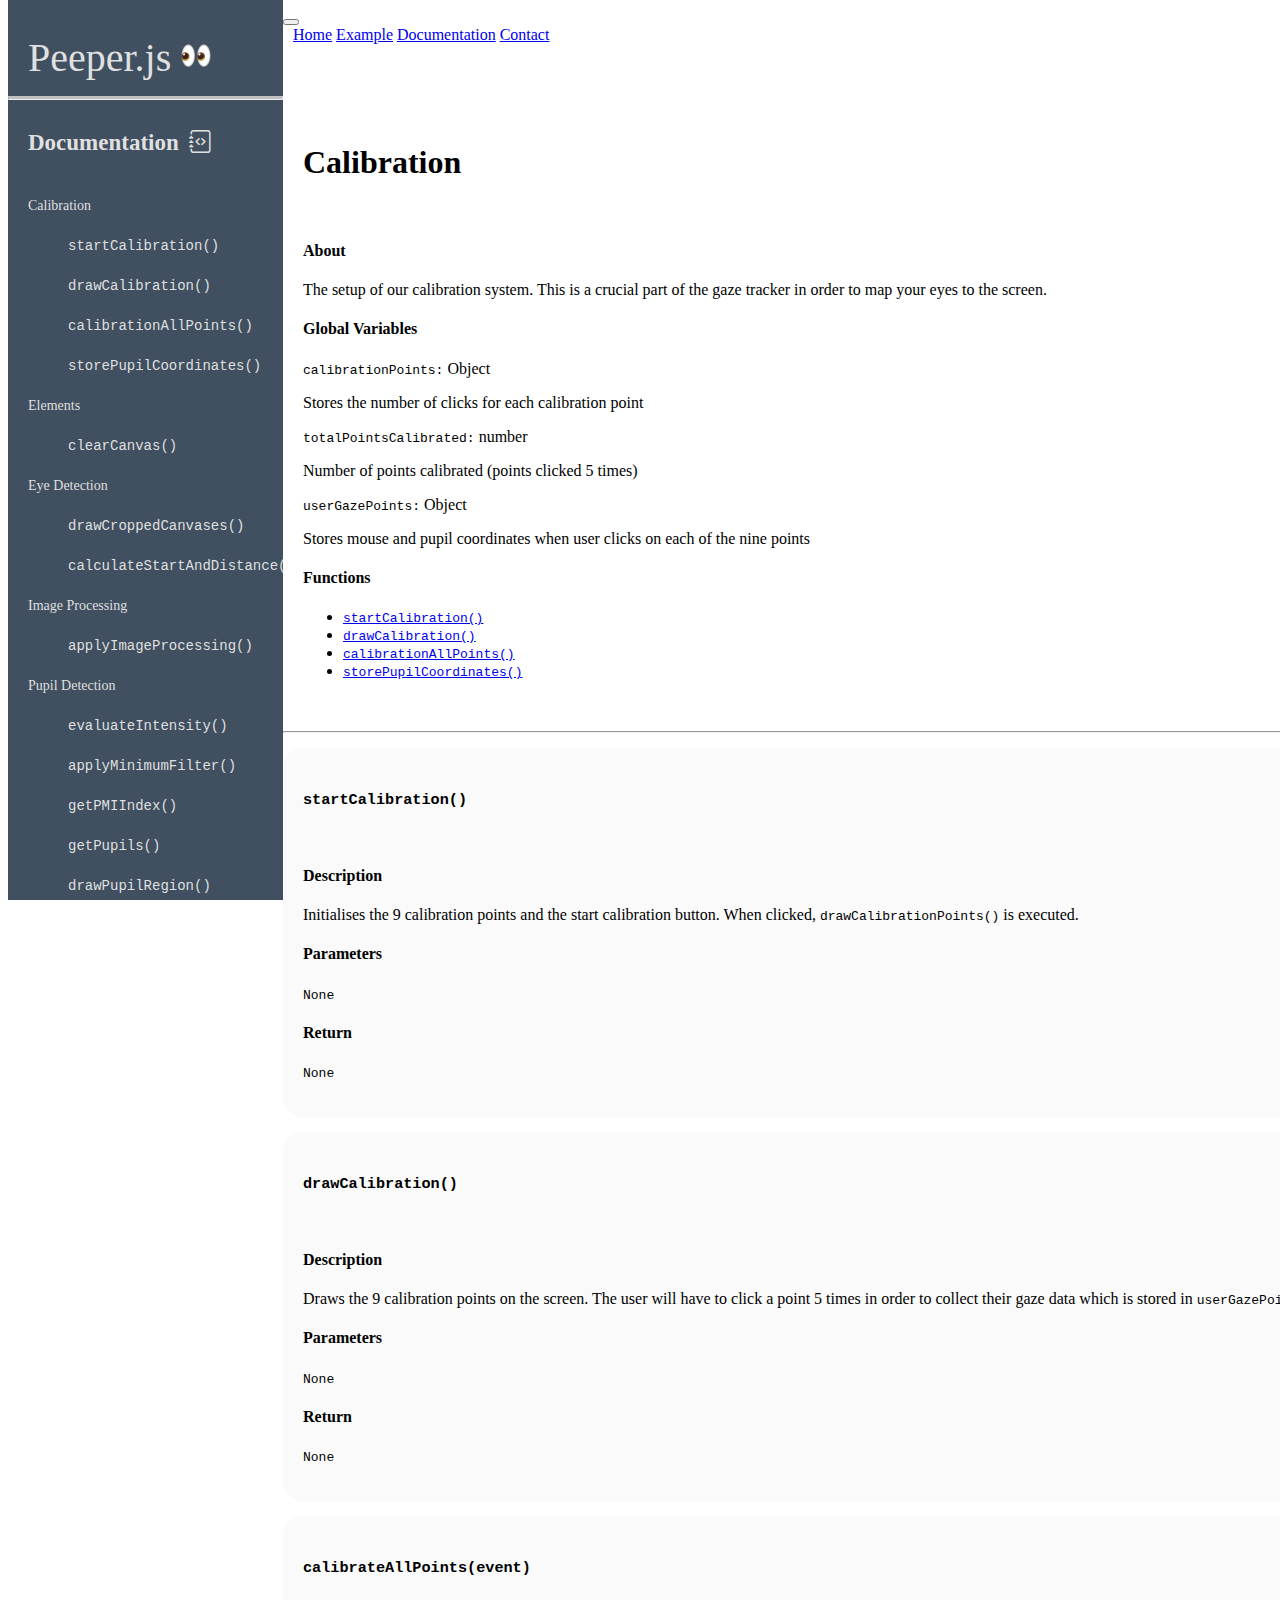
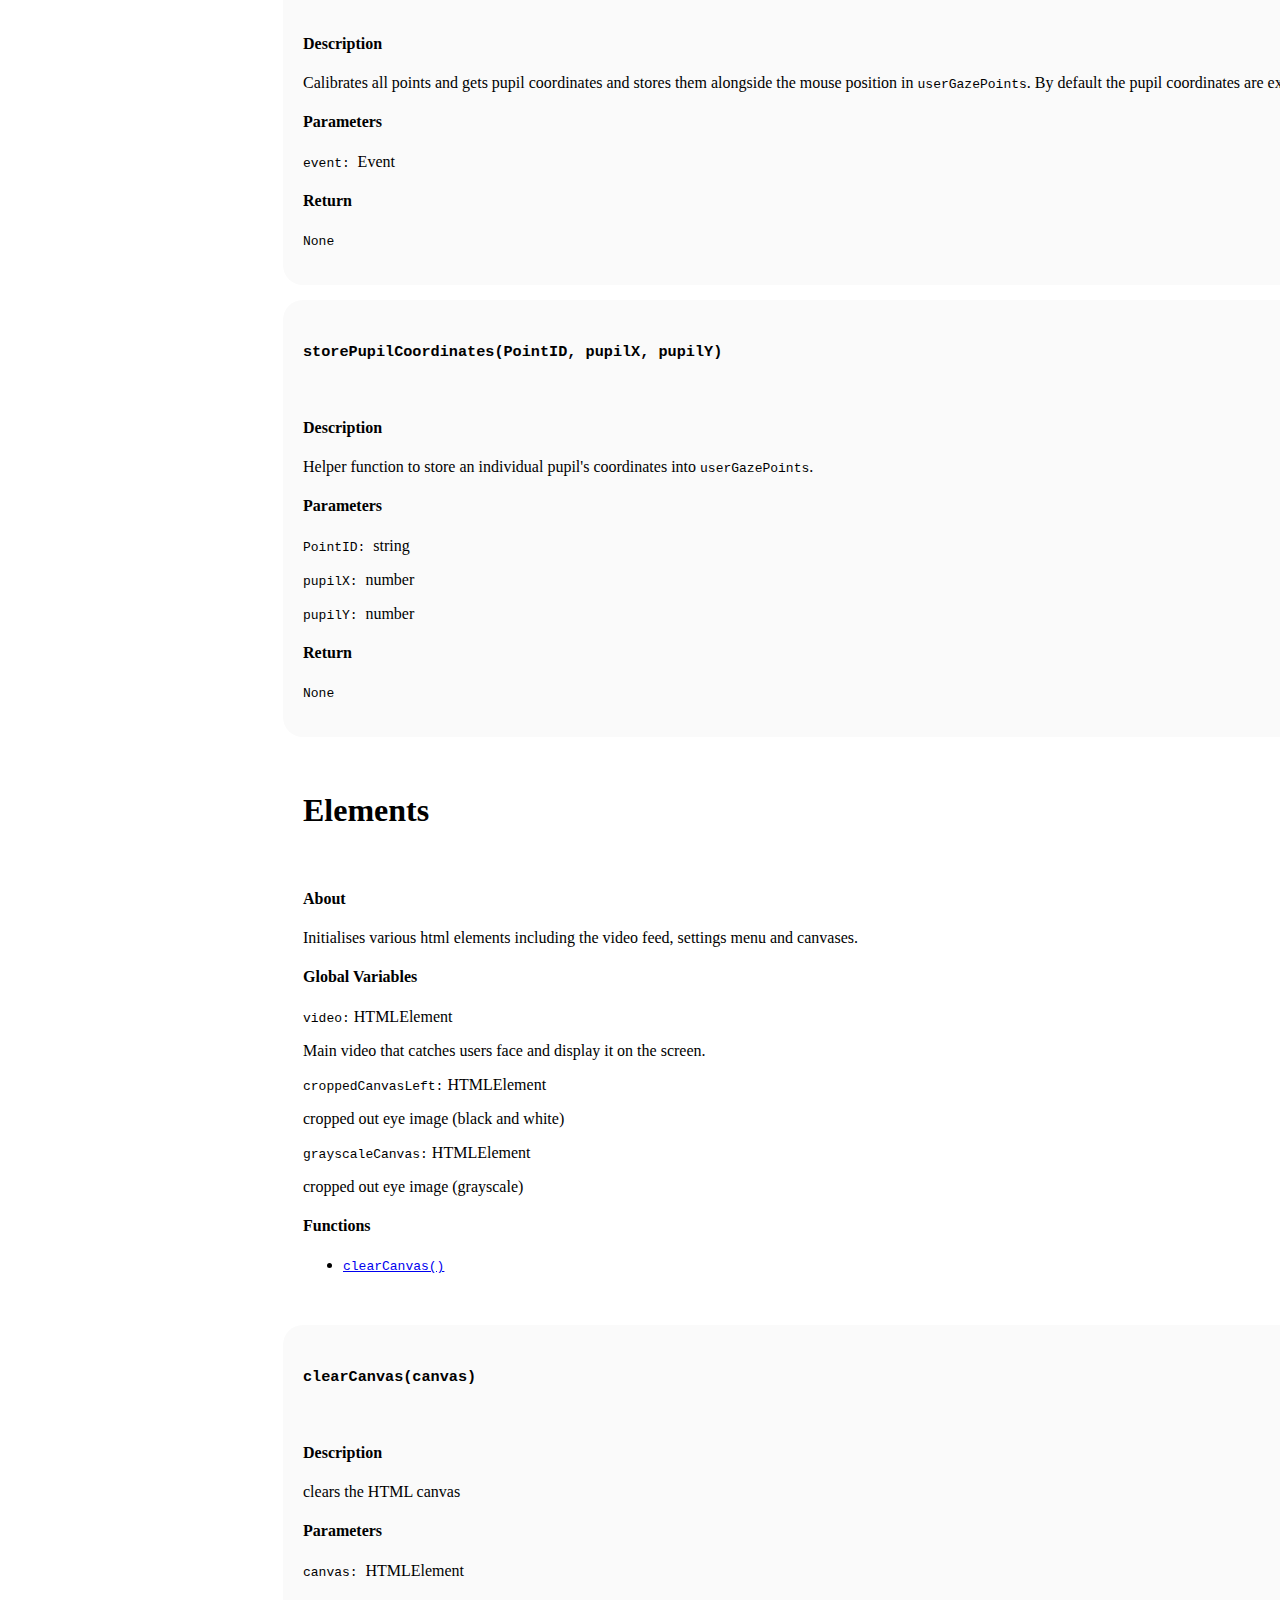
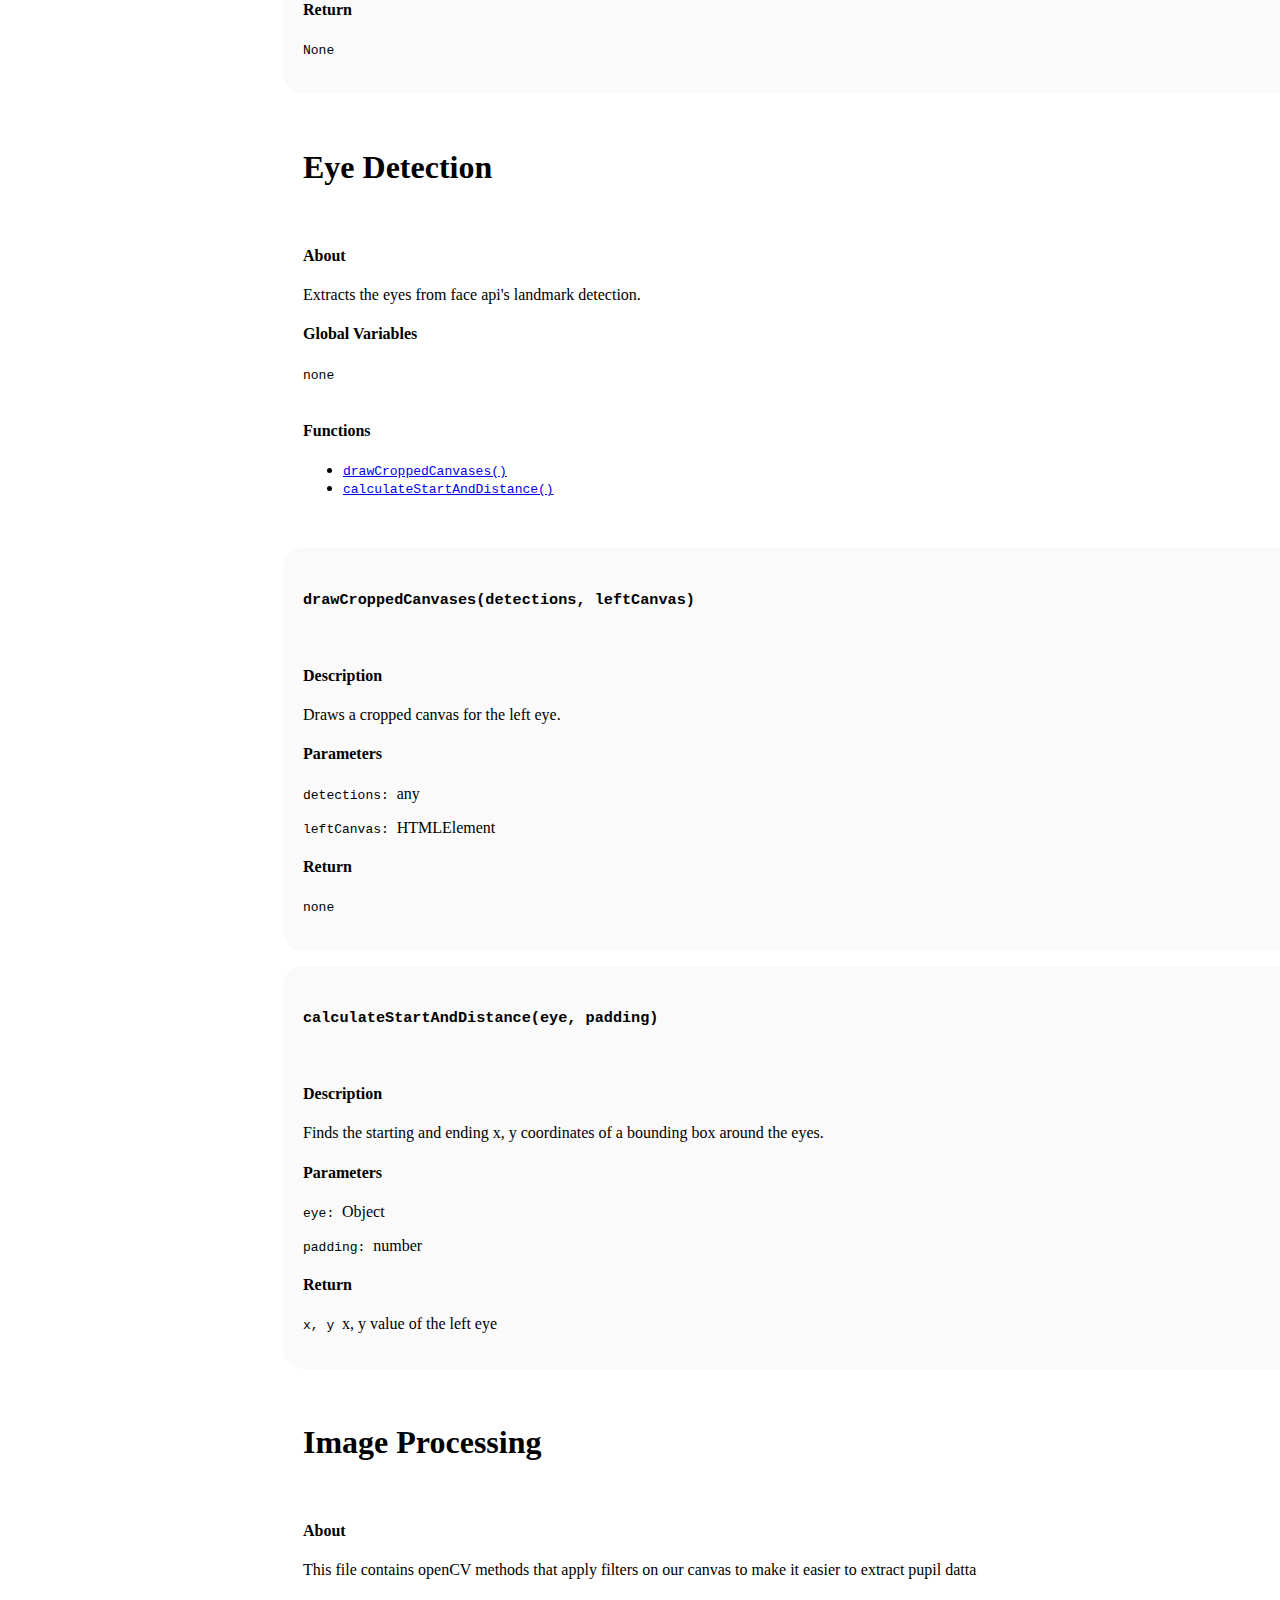
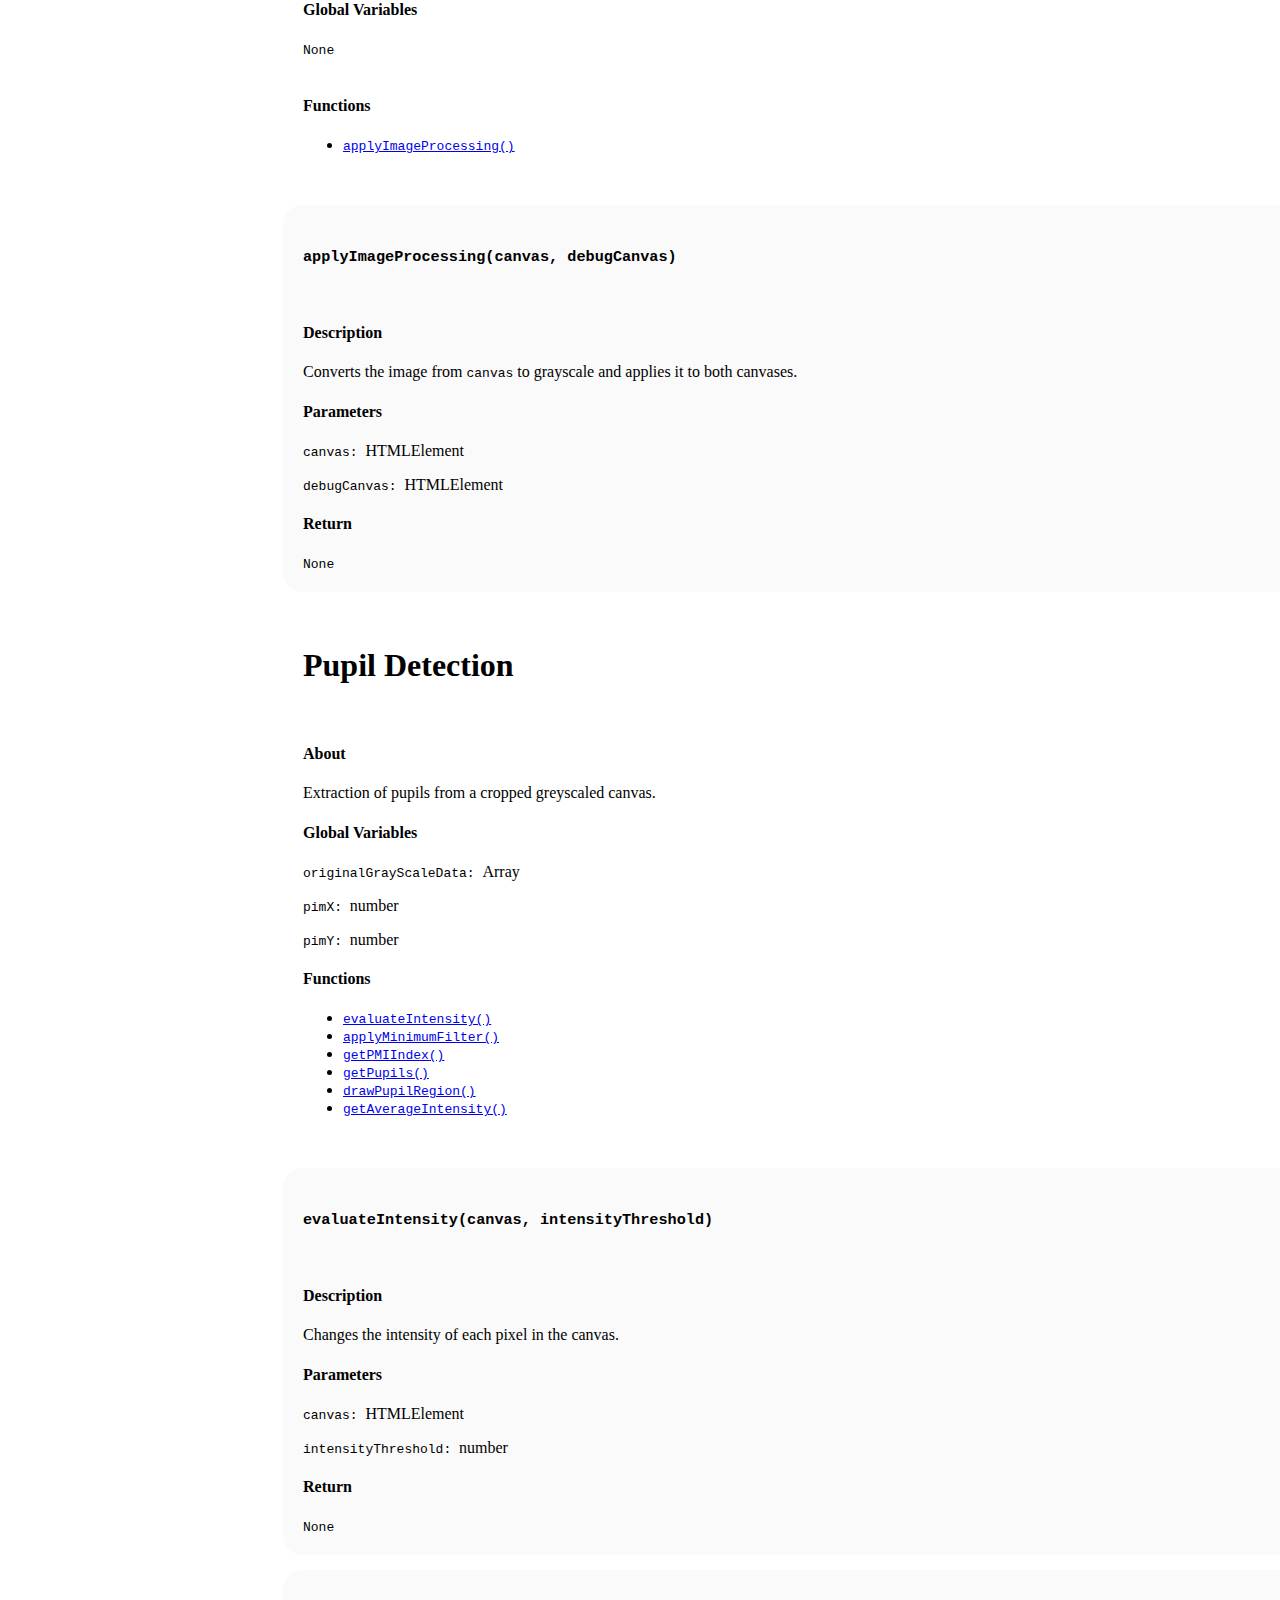
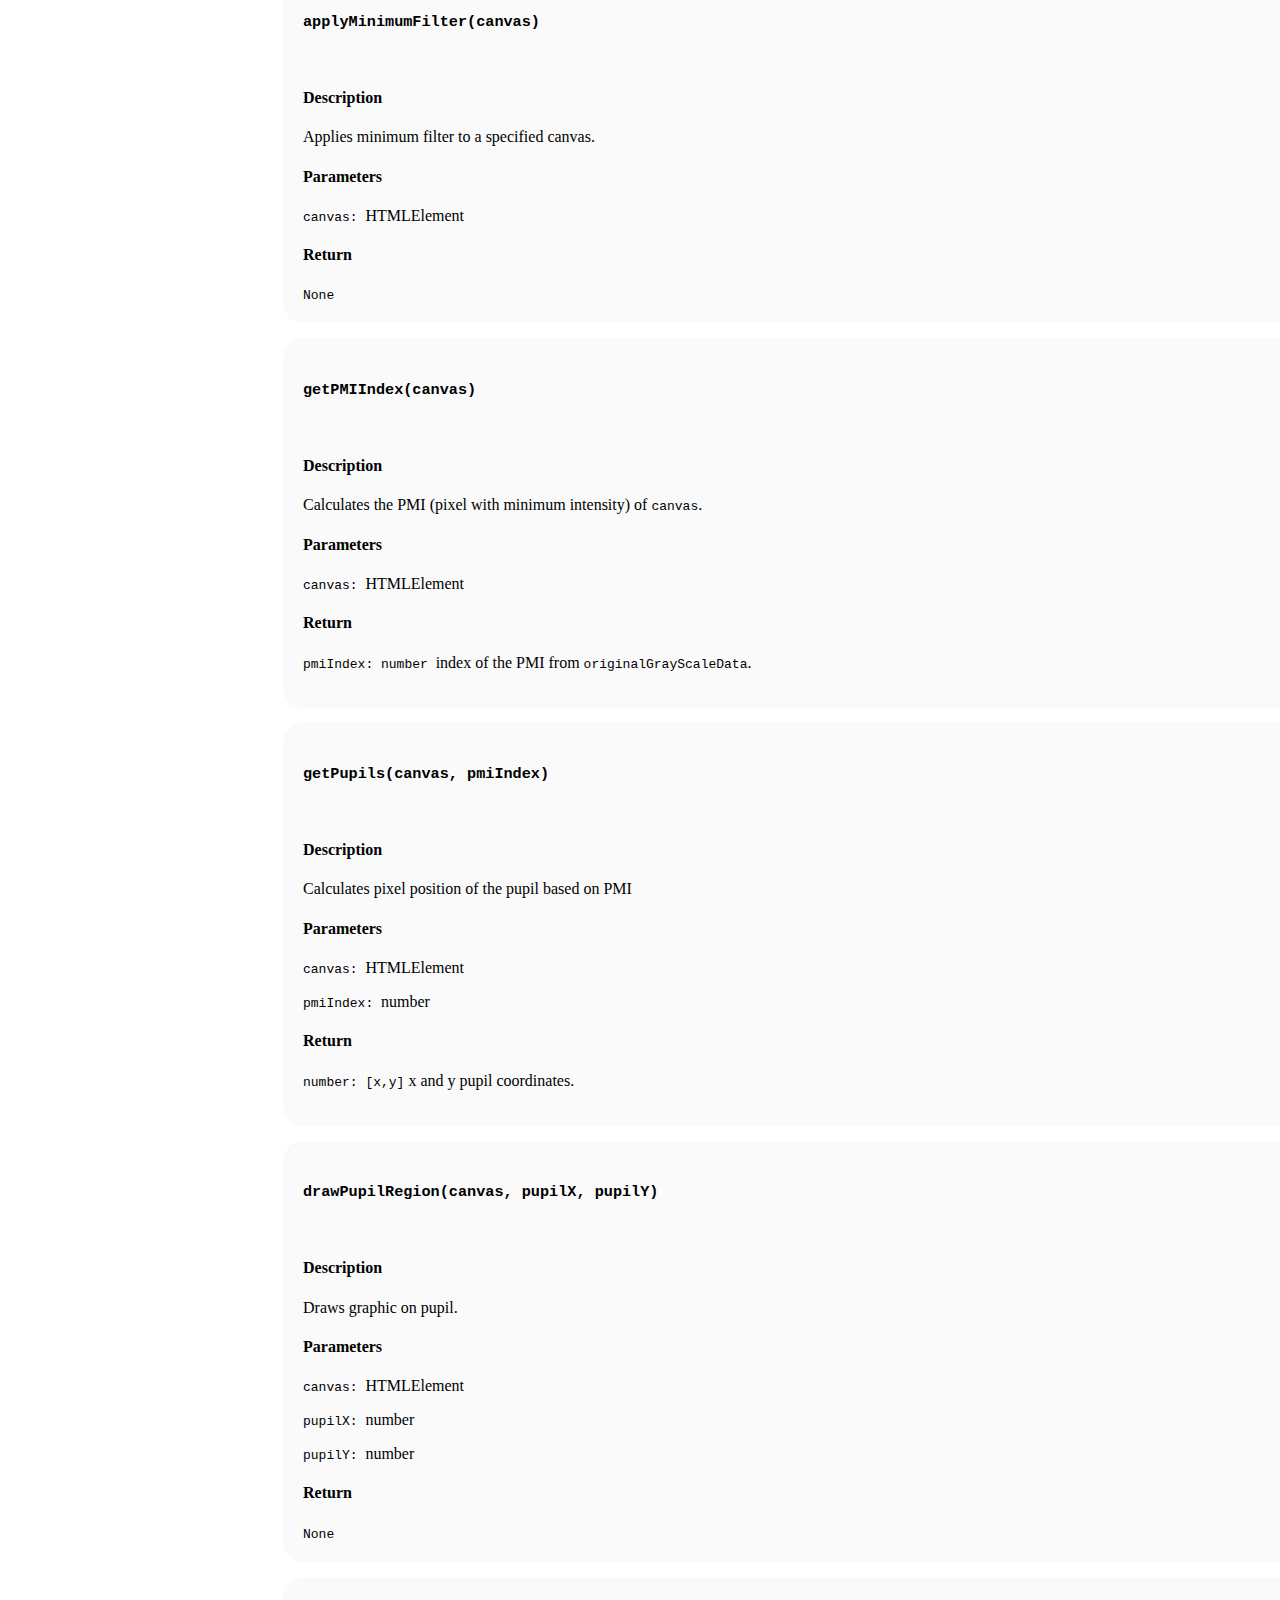
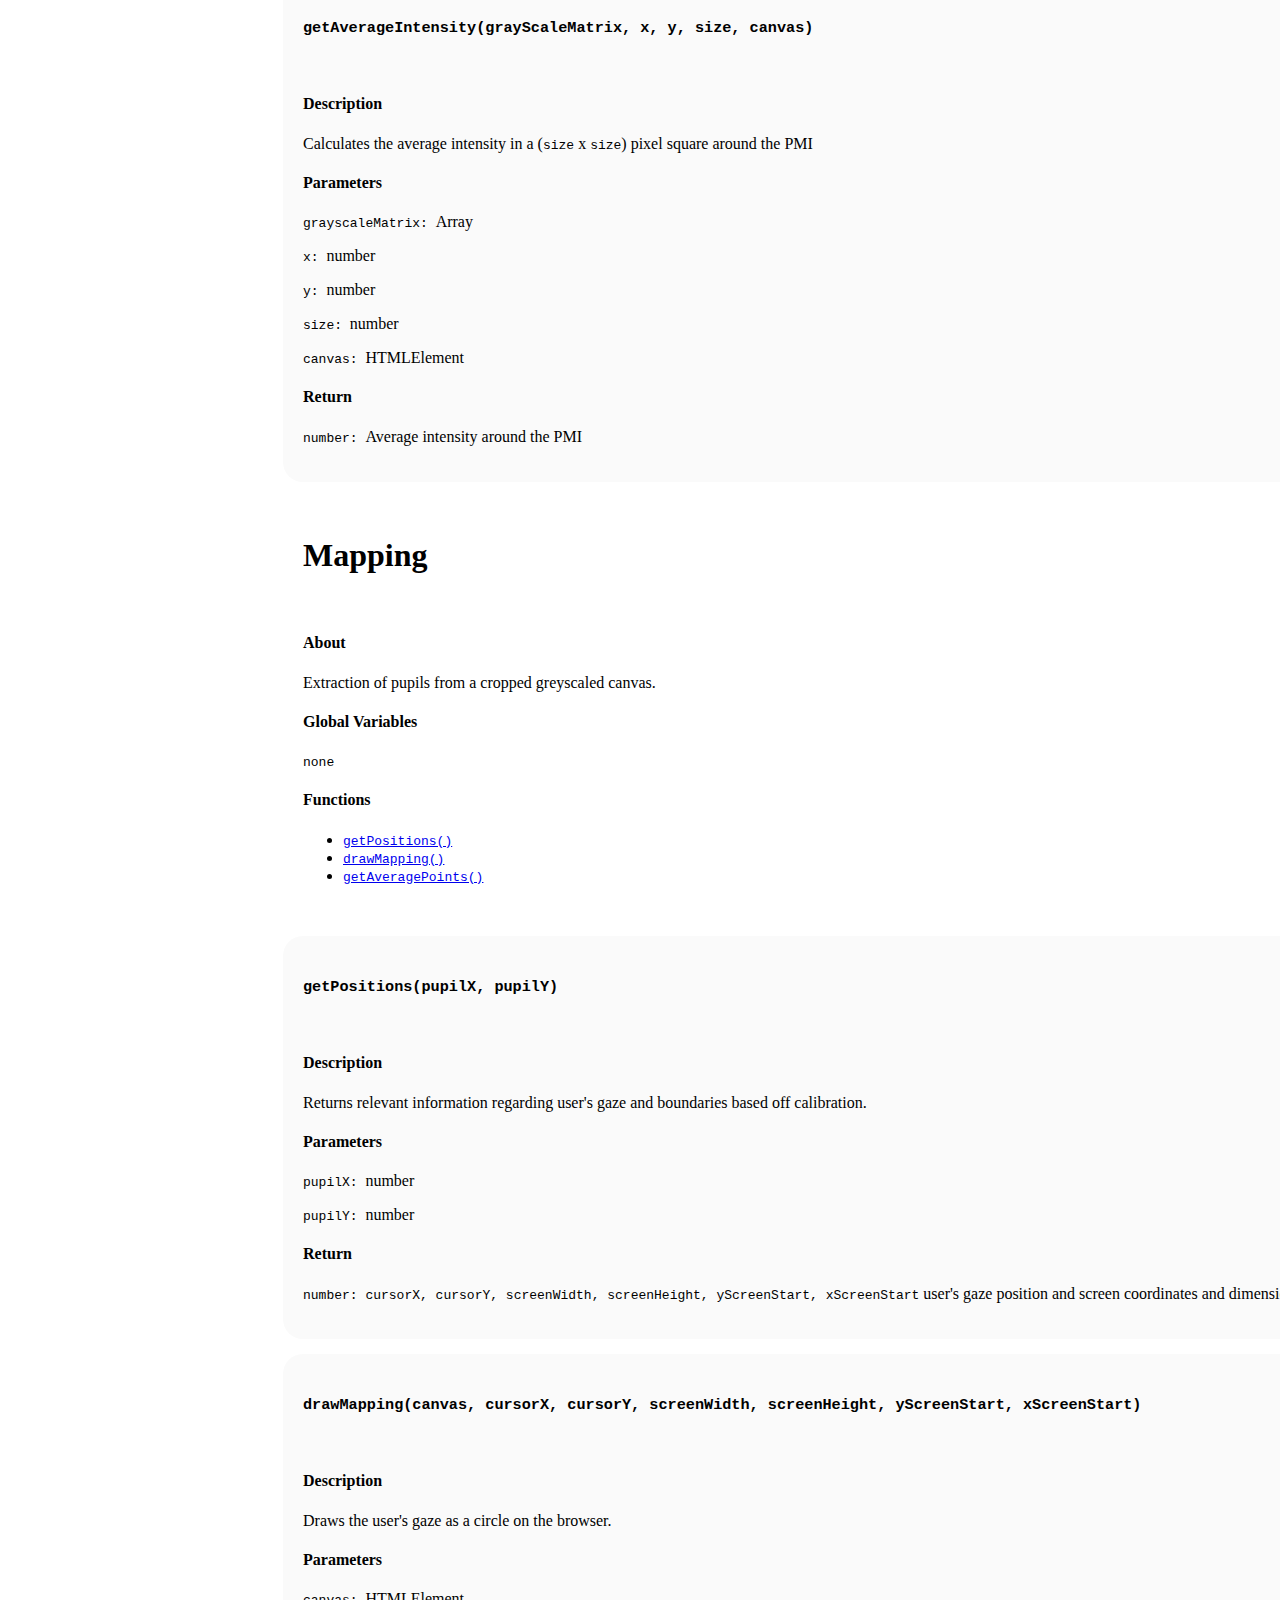
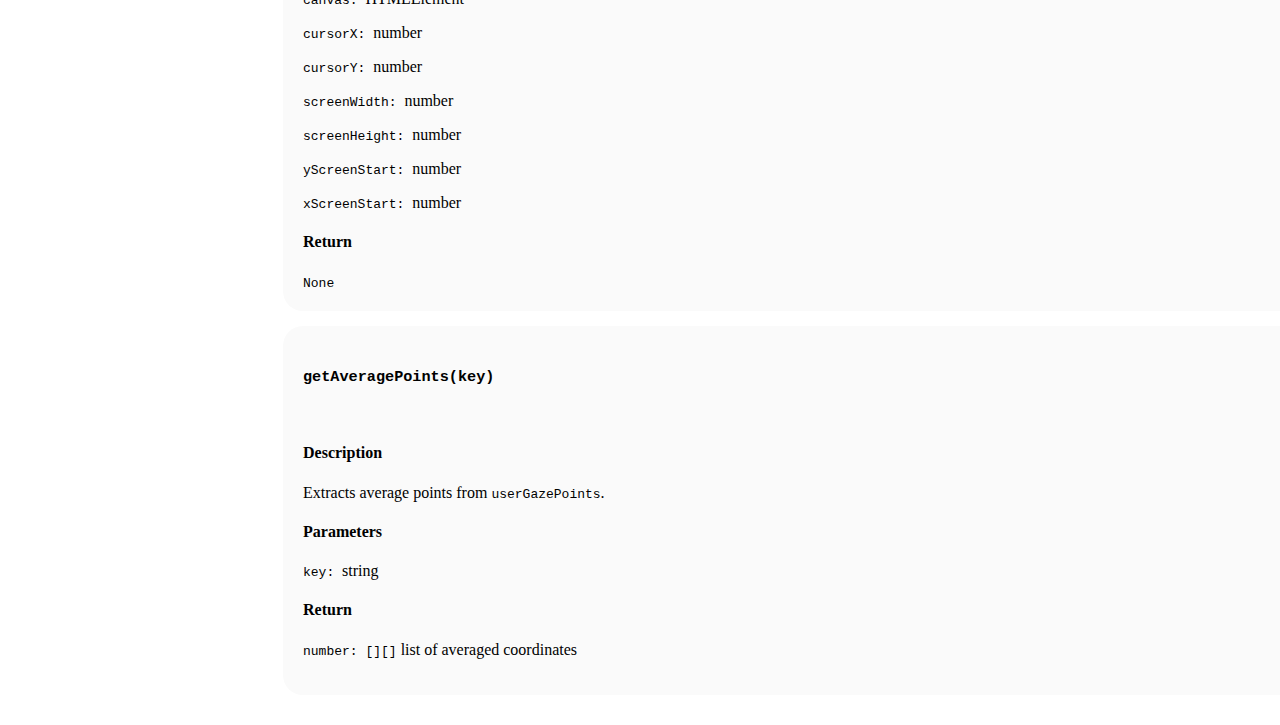
==== commit a203a92a: "ET-61: general code cleanup" ====
--- a/documentation.html
+++ b/documentation.html
@@ -281,9 +281,7 @@
                                     <p><code>detections: </code>any</p>
                                     <p><code>leftCanvas: </code>HTMLElement</p>
                                     <h4>Return</h4>
-                                    <p>
-                                        <code> number: [x,y]</code> x and y value of the left eye <br>
-                                    </p>
+                                    <p><code>none</code></p>
                                 </div><!-- api_methods -->
 
                                 <div class="api_methods">
@@ -292,13 +290,13 @@
                                     </h3><br>
                                     <h4>Description</h4>
                                     <p> Finds the starting and ending x, y coordinates of a bounding box around the
-                                        eyes.*</p>
+                                        eyes.</p>
                                     <h4>Parameters</h4>
                                     <p><code>eye: </code>Object</p>
                                     <p><code>padding: </code>number</p>
                                     <h4>Return</h4>
                                     <p>
-                                        <code> Array: [x,y]</code> Array of x, y value of the left eye
+                                        <code> x, y </code> x, y value of the left eye
                                     </p>
                                 </div><!-- api_methods -->
 
@@ -471,13 +469,12 @@
 
                                 <div class="api_methods">
                                     <h3 id="getPositions">
-                                        <code>getPositions(canvas, pupilX, pupilY)</code>
+                                        <code>getPositions(pupilX, pupilY)</code>
                                     </h3><br>
                                     <h4>Description</h4>
                                     <p>Returns relevant information regarding user's gaze and boundaries based off
                                         calibration.</p>
                                     <h4>Parameters</h4>
-                                    <p><code>canvas: </code>HTMLElement</p>
                                     <p><code>pupilX: </code>number</p>
                                     <p><code>pupilY: </code>number</p>
                                     <h4>Return</h4>
@@ -487,11 +484,12 @@
 
                                 <div class="api_methods">
                                     <h3 id="drawMapping">
-                                        <code>drawMapping(cursorX, cursorY, screenWidth, screenHeight, yScreenStart, xScreenStart)</code>
+                                        <code>drawMapping(canvas, cursorX, cursorY, screenWidth, screenHeight, yScreenStart, xScreenStart)</code>
                                     </h3><br>
                                     <h4>Description</h4>
                                     <p>Draws the user's gaze as a circle on the browser.</p>
                                     <h4>Parameters</h4>
+                                    <p><code>canvas: </code>HTMLElement</p>
                                     <p><code>cursorX: </code>number</p>
                                     <p><code>cursorY: </code>number</p>
                                     <p><code>screenWidth: </code>number</p>
--- a/assets/css/documentation.css
+++ b/assets/css/documentation.css
@@ -1,7 +1,7 @@
 #sidebar-wrapper {
   z-index: 1;
   position: fixed;
-  width: 239px;
+  width: 275px;
   height: 100%;
   background: #2C3E50;
   opacity: 0.9;
@@ -9,7 +9,7 @@
 }
 
 #top-nav {
-  margin-left: 239px;
+  margin-left: 275px;
 }
 
 .navbar-nav {
@@ -28,31 +28,28 @@
 
 /* Track */
 ::-webkit-scrollbar-track {
-  background: #f1f1f1; 
+  background: #f1f1f1;
 }
- 
+
 /* Handle */
 ::-webkit-scrollbar-thumb {
-  background: #888; 
+  background: #888;
 }
 
 /* Handle on hover */
 ::-webkit-scrollbar-thumb:hover {
-  background: #555; 
+  background: #555;
 }
 
-#sidebar-scroll{
-  position: absolute;
-  top: 0;
-  bottom: 0;
-  left: 0;
+#sidebar-scroll {
+  height: 100%;
   overflow-y: scroll;
 }
 
-.logo{
+.logo {
   font-size: 40px;
   padding-left: 20px;
-  color:#ddd;
+  color: #ddd;
   text-decoration: none;
   font-family: Papyrus;
 }
@@ -69,39 +66,39 @@
   width: 100%;
   position: absolute;
   padding: 15px;
-  padding-left: 239px;
+  padding-left: 275px;
   margin-top: 30px;
 }
 
-.sidebar-nav{
+.sidebar-nav {
   padding: 0;
   list-style: none;
 }
 
-.sidebar-nav h3{
+.sidebar-nav h3 {
   text-indent: 20px;
   line-height: 40px;
 }
 
-.sidebar-nav li{
+.sidebar-nav li {
   text-indent: 20px;
   line-height: 40px;
 }
 
-.sidebar-nav h3{
+.sidebar-nav h3 {
   display: block;
   text-decoration: none;
   color: #ddd;
 }
 
-.sidebar-nav li a{
+.sidebar-nav li a {
   display: block;
   text-decoration: none;
   color: #ddd;
   font-size: 14px;
 }
 
-.sidebar-nav li a:hover{
+.sidebar-nav li a:hover {
   background: #d63384;
 }
 
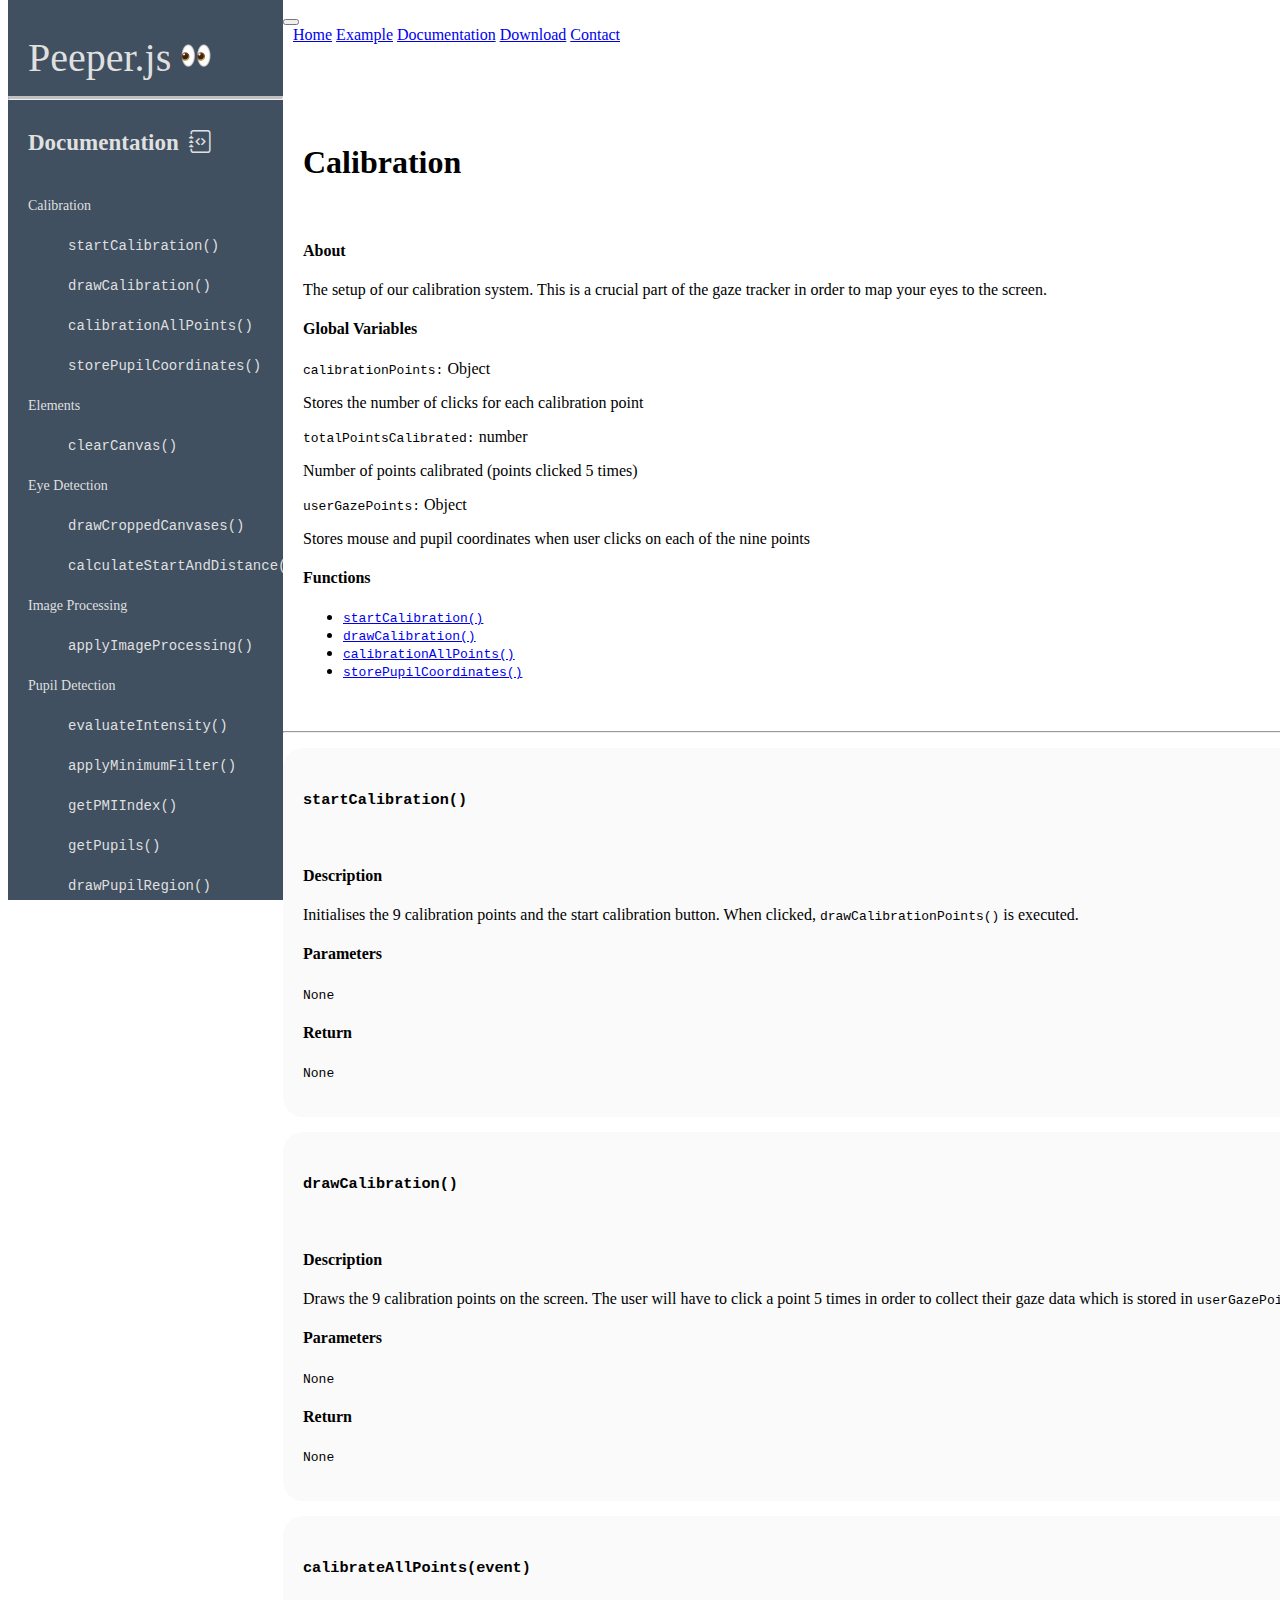
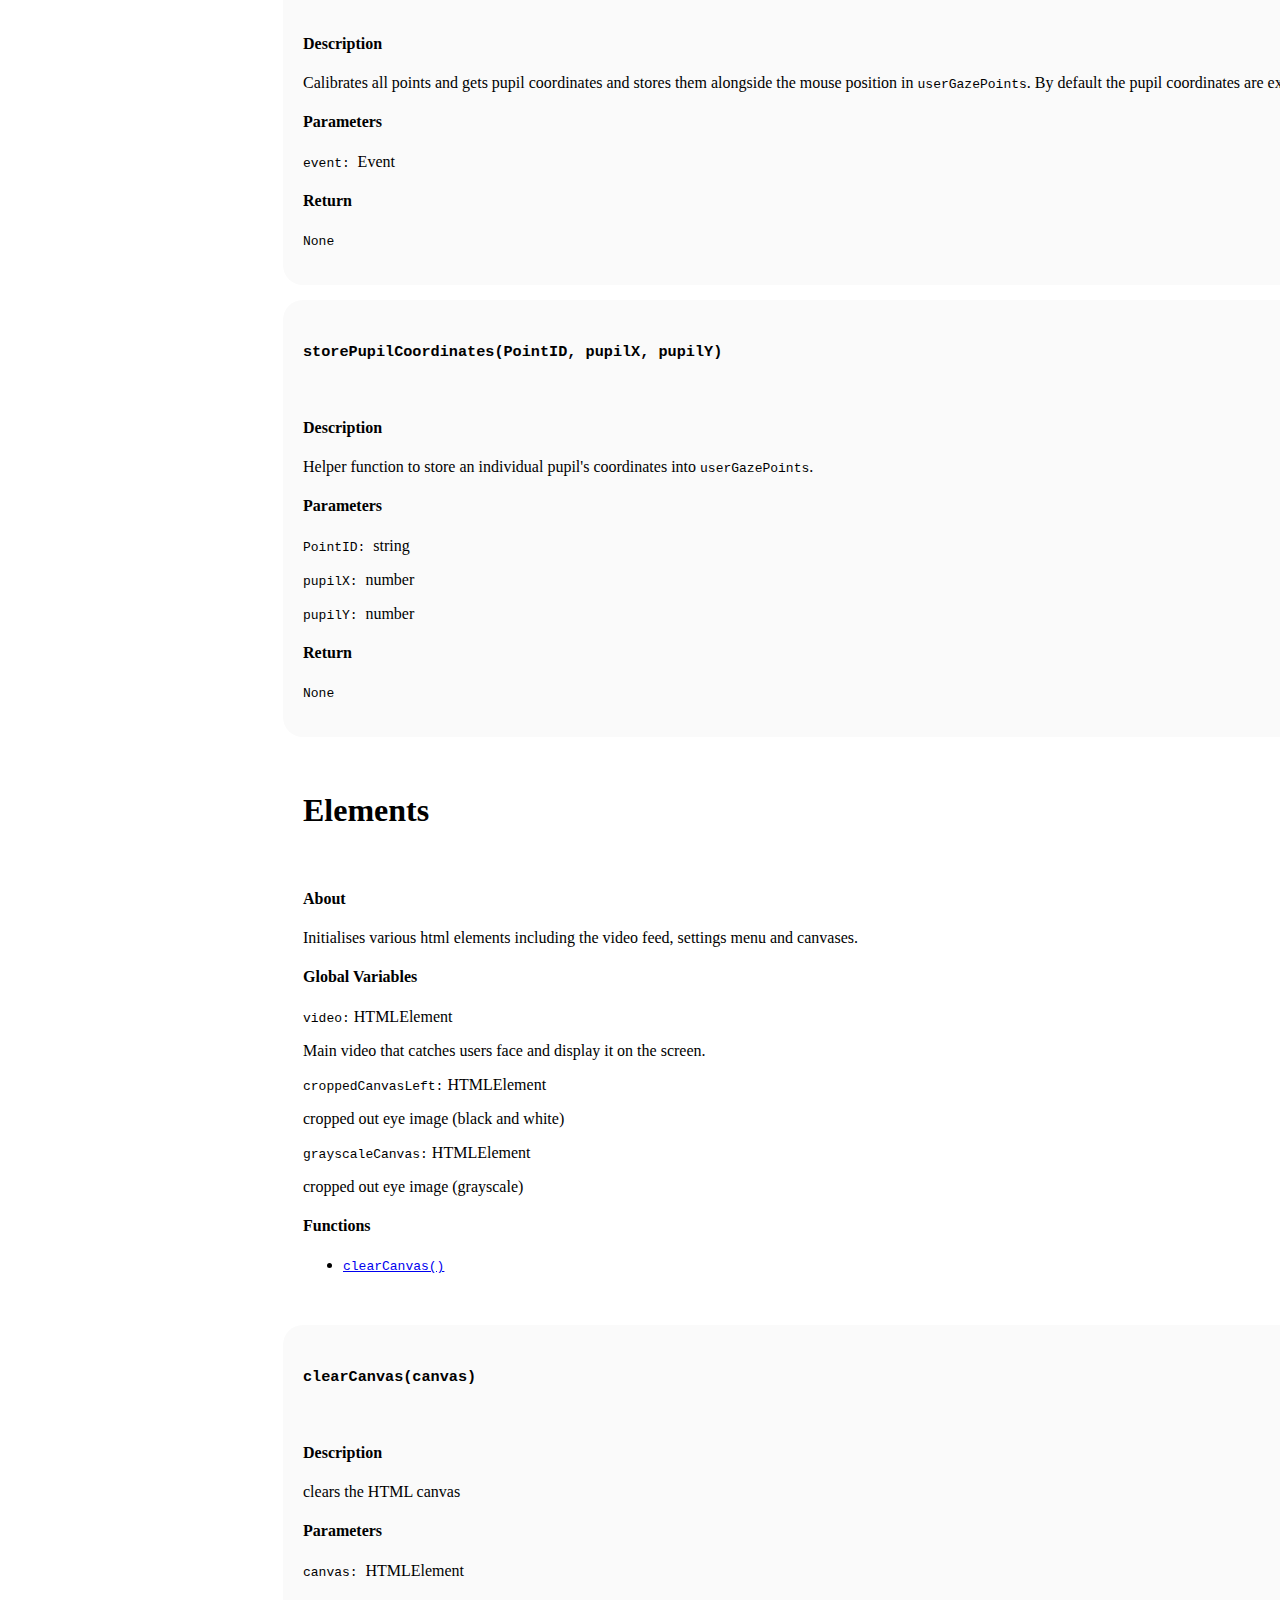
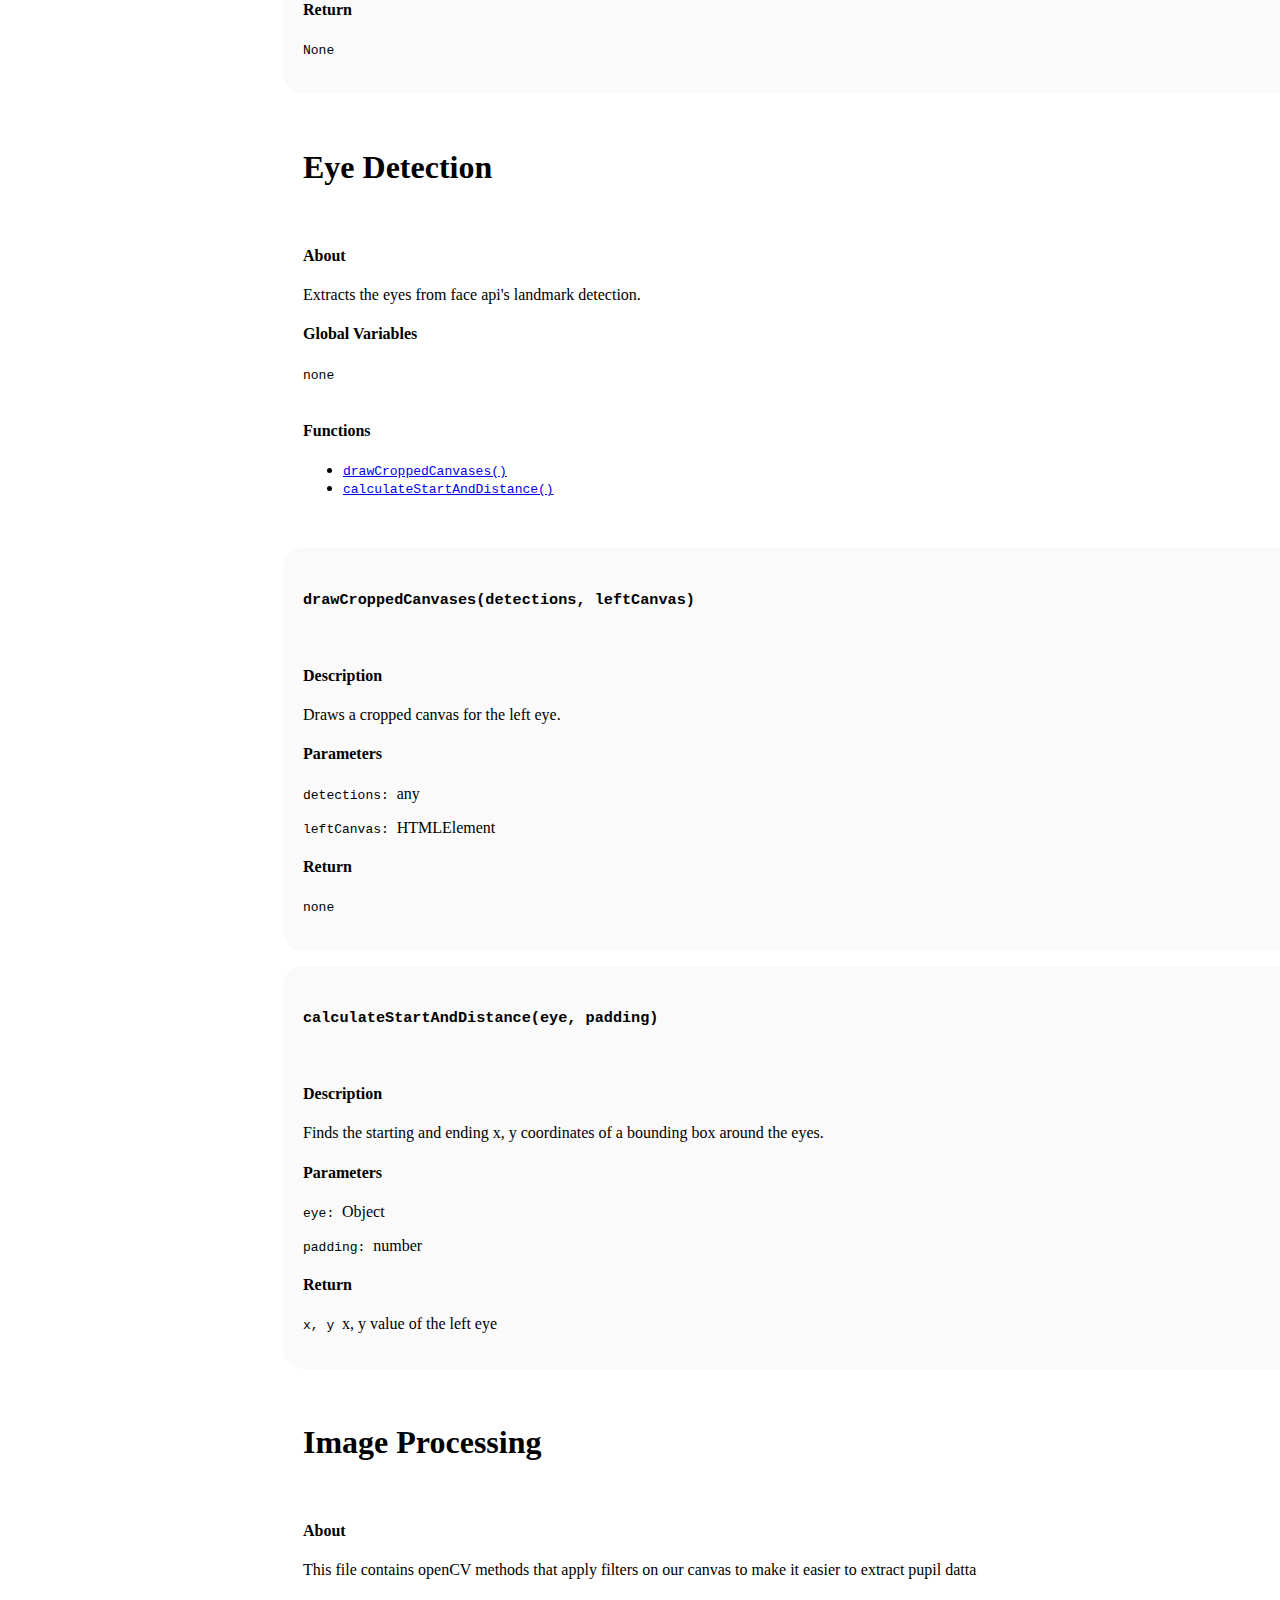
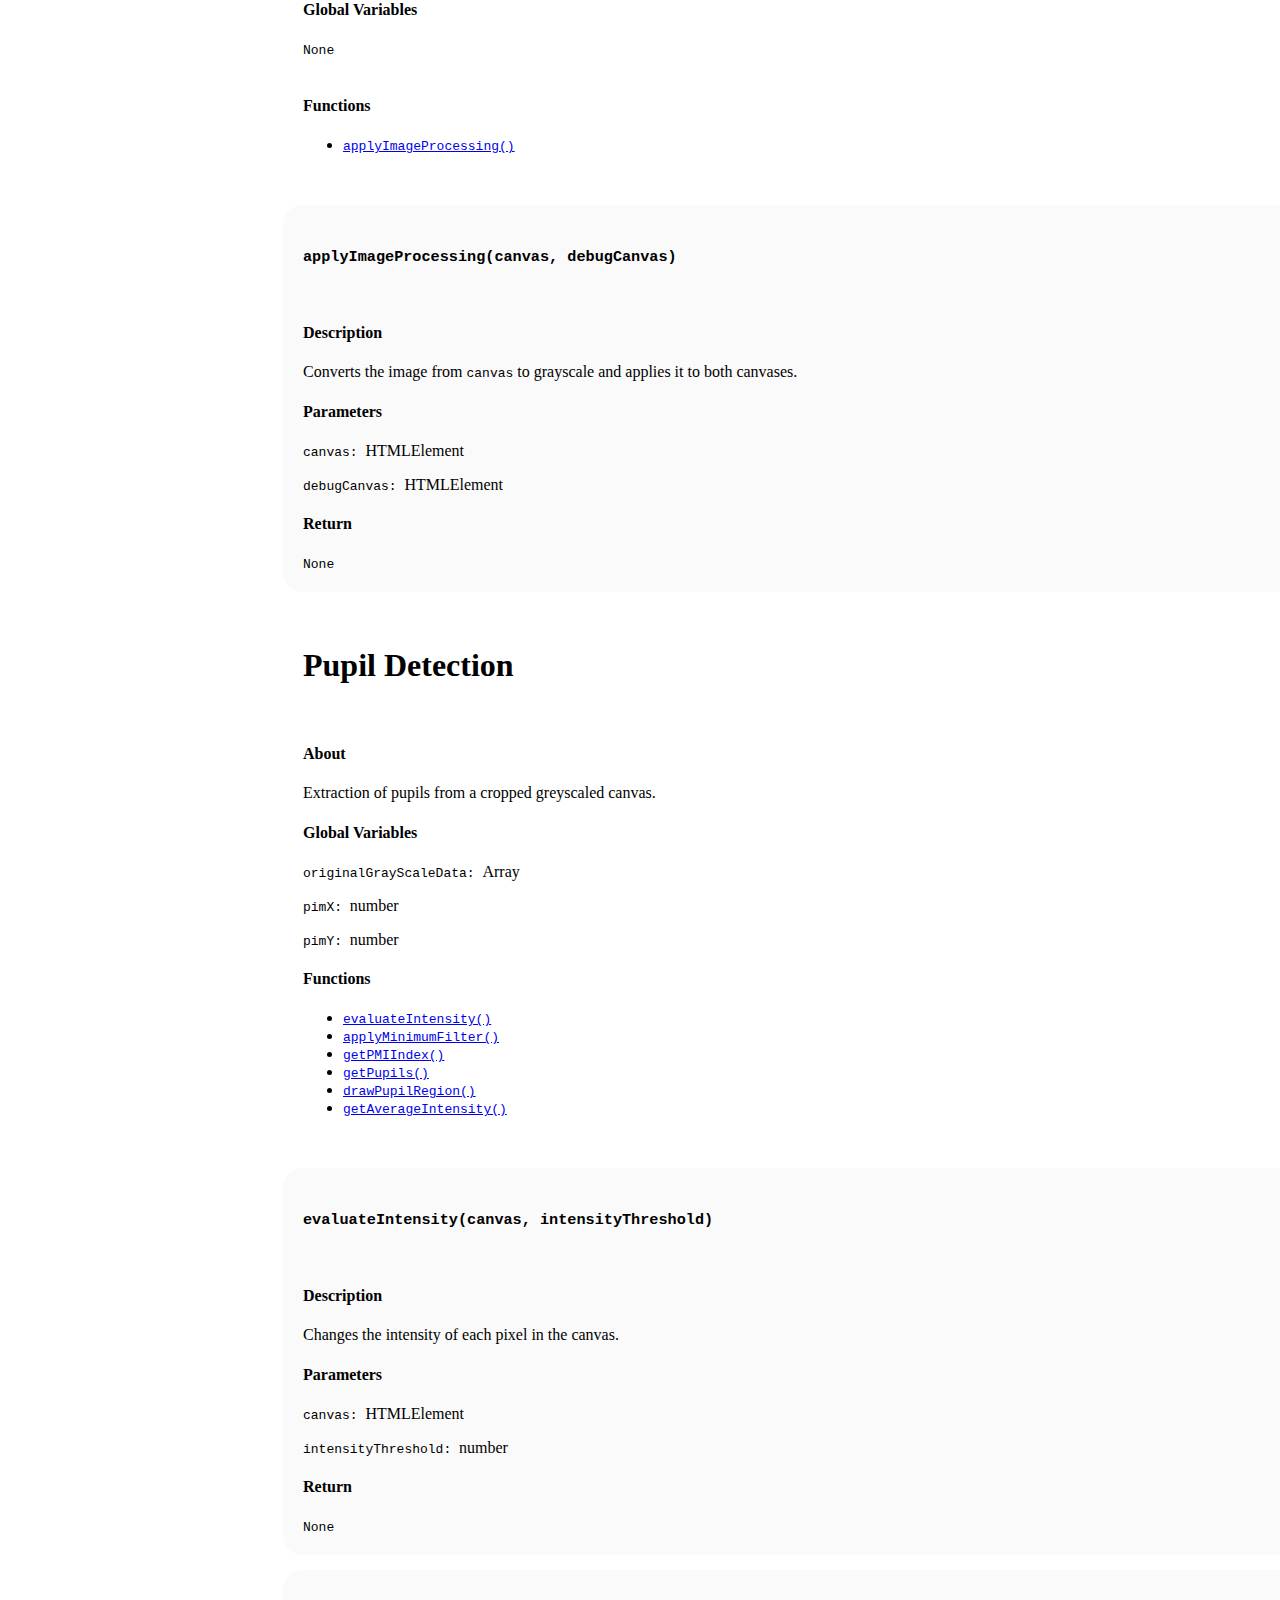
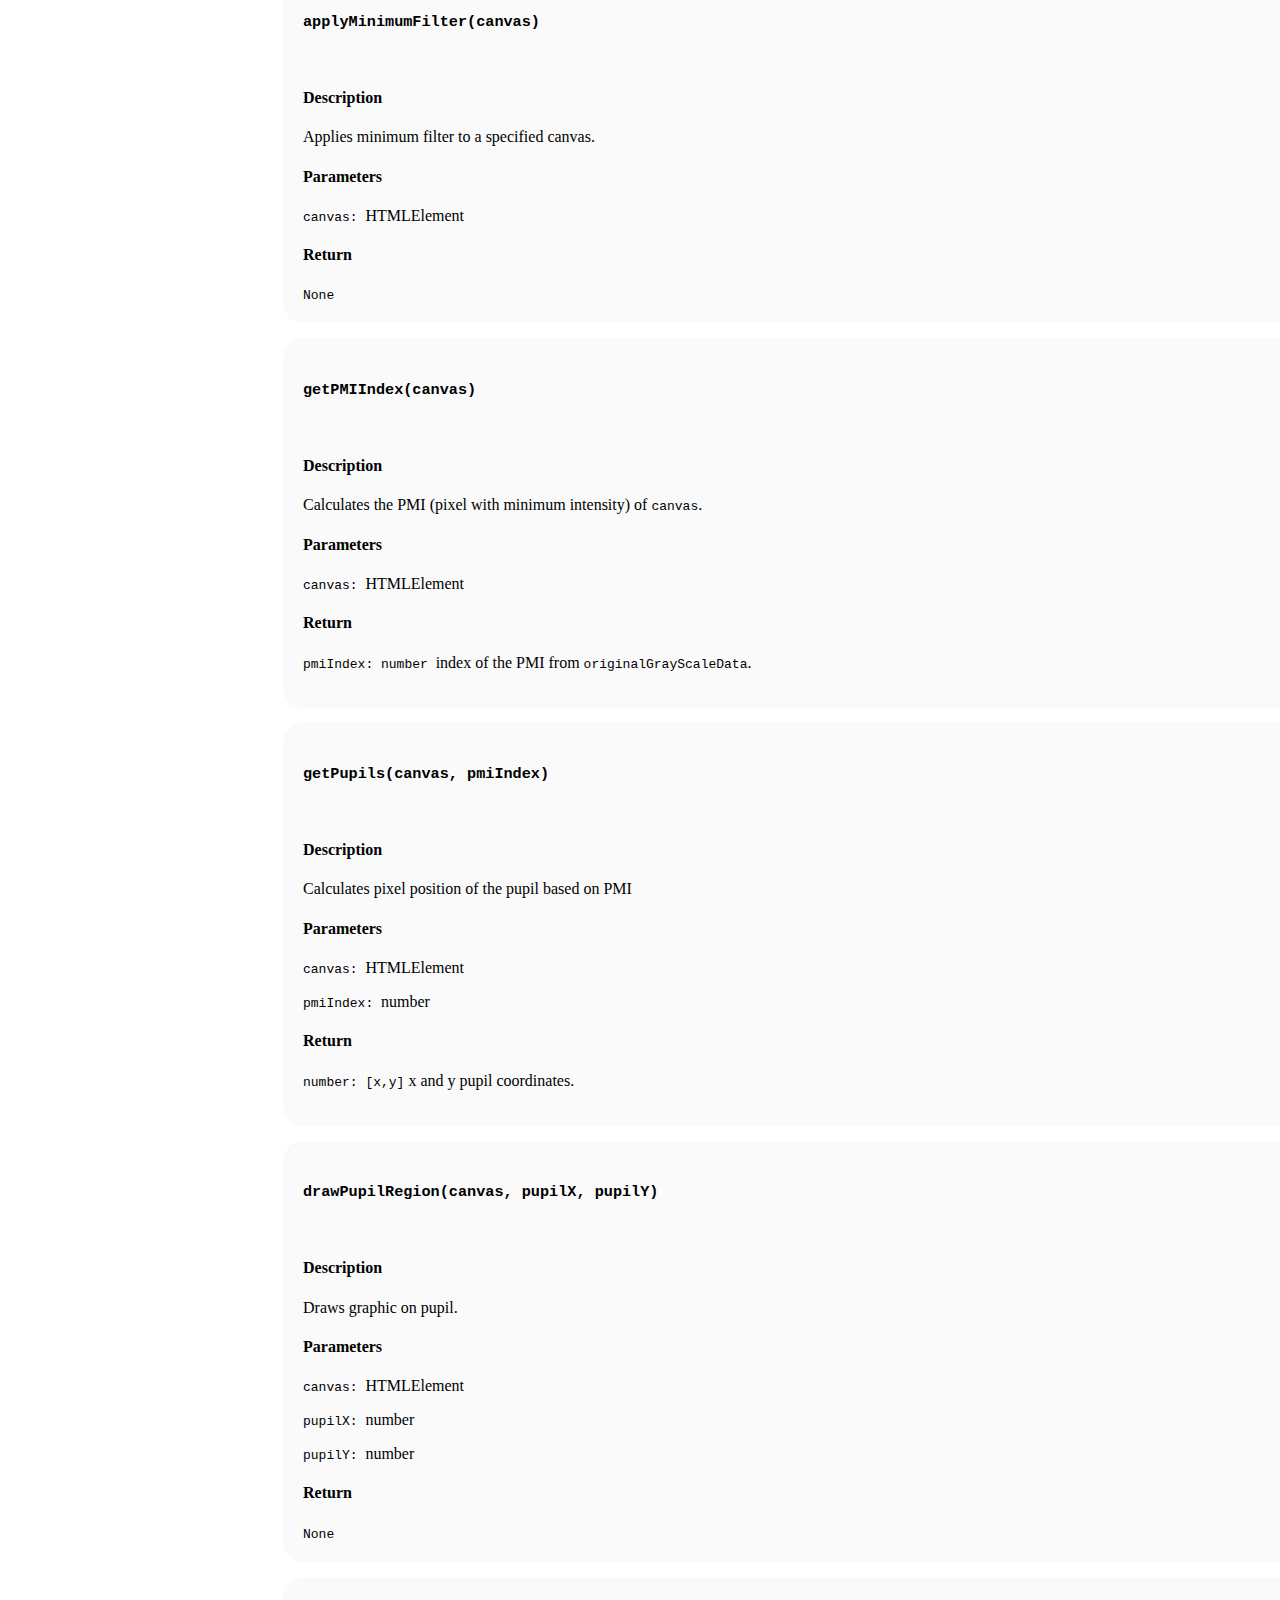
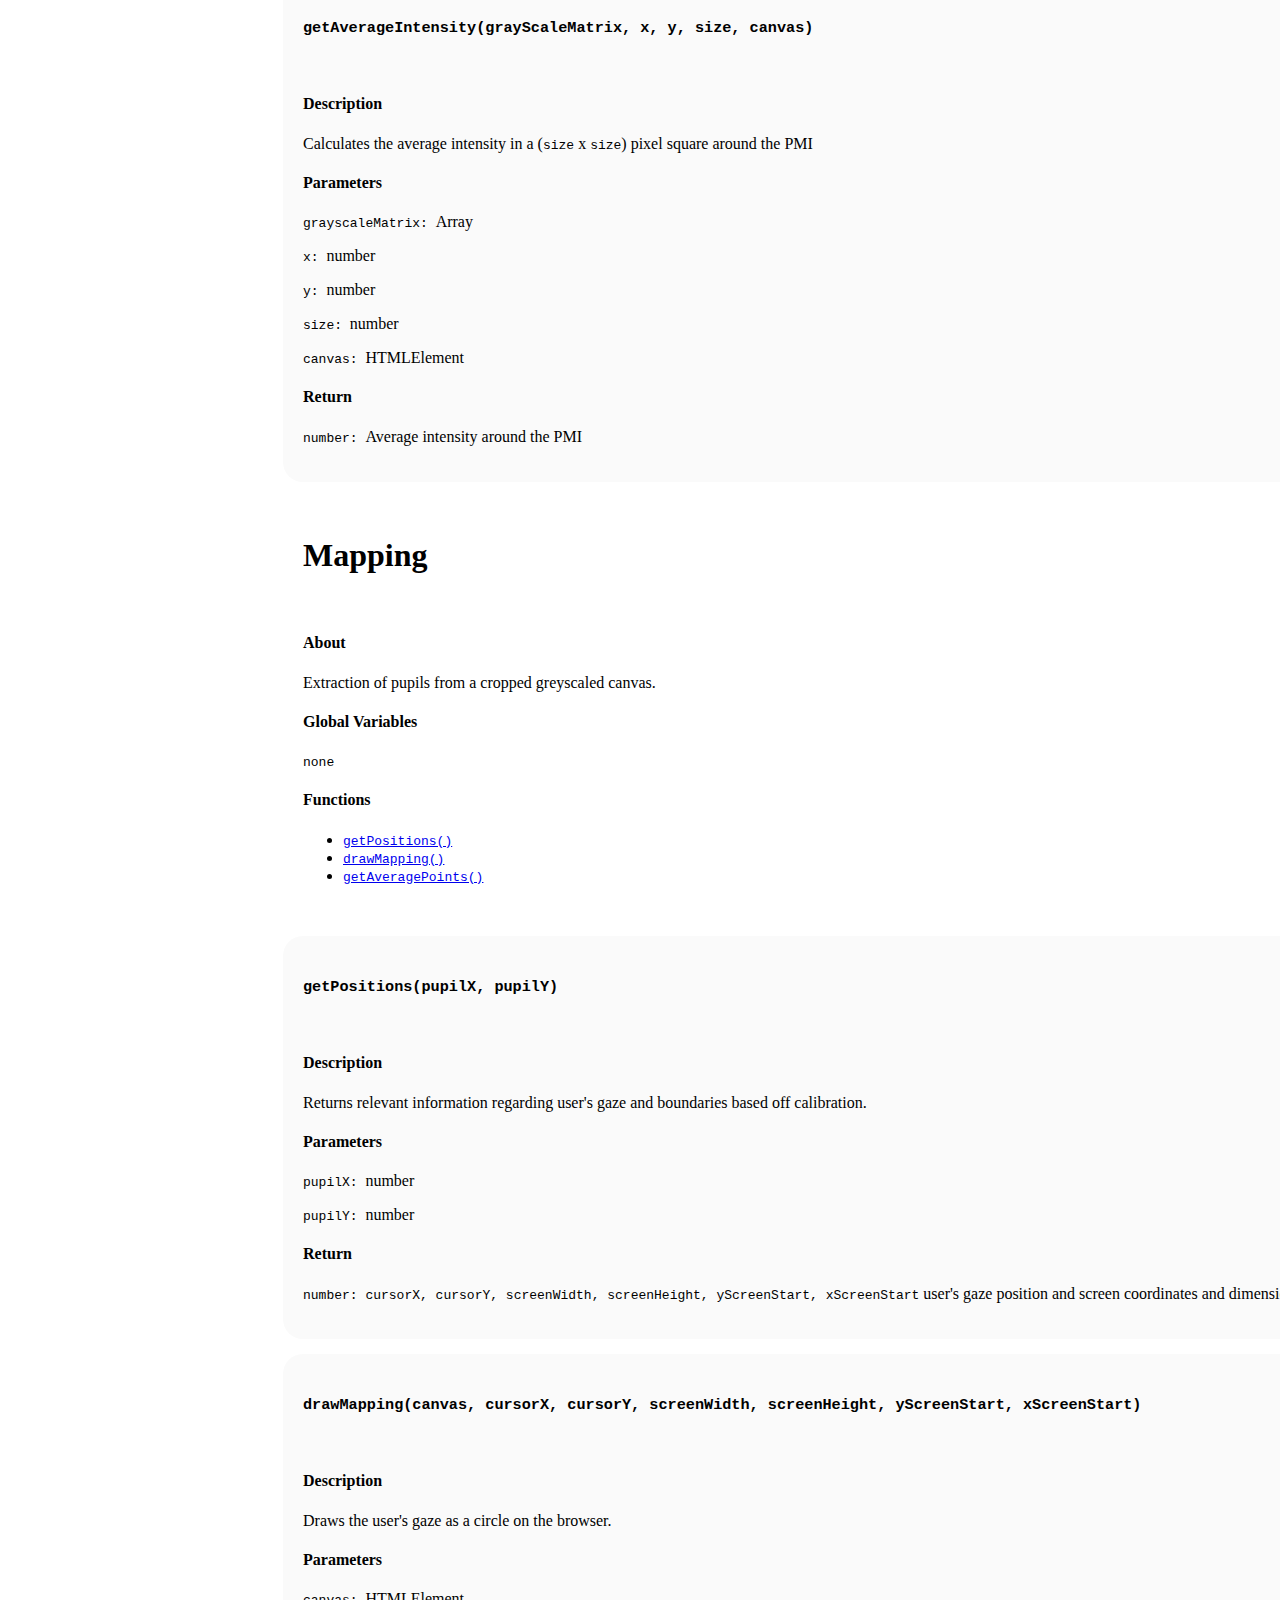
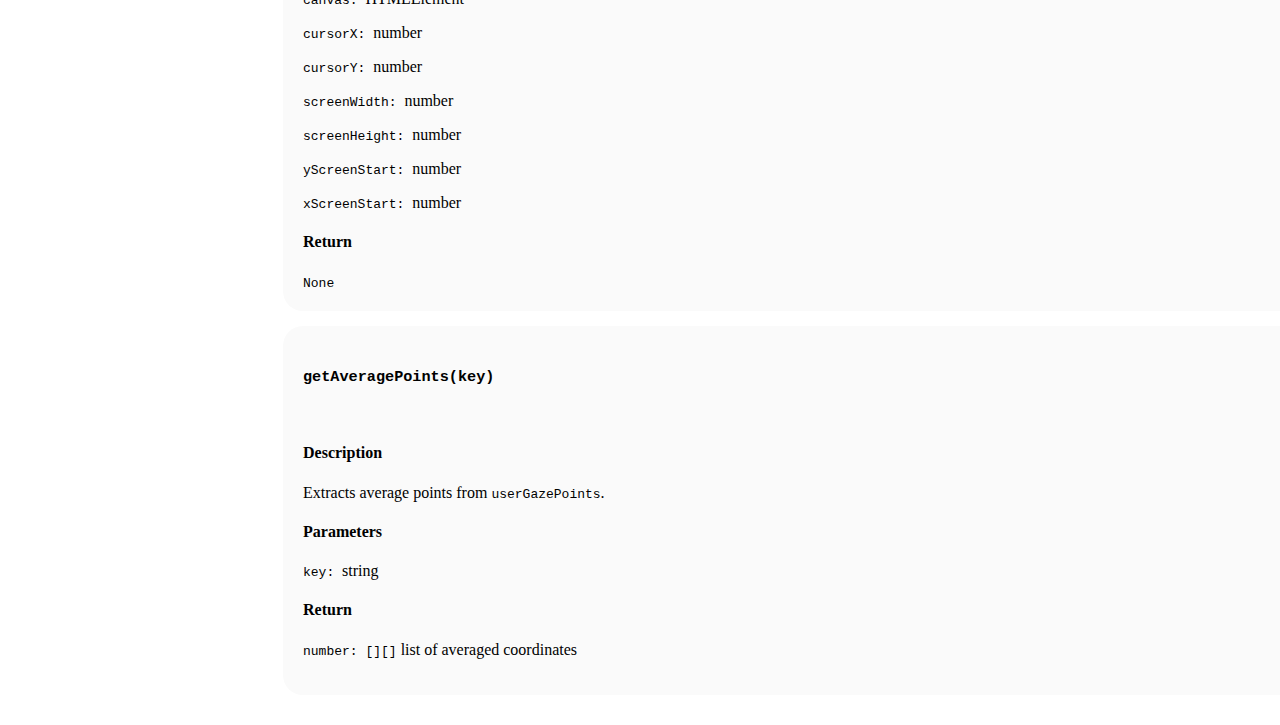
==== commit c7775c66: "ET-61: added download link" ====
--- a/documentation.html
+++ b/documentation.html
@@ -26,9 +26,11 @@
                     </button>
                     <div class="collapse navbar-collapse" id="navbarNavAltMarkup">
                         <div class="navbar-nav">
-                            <a class="nav-link active" aria-current="page" href="index.html">Home</a>
-                            <a class="nav-link" href="example.html">Example</a>
-                            <a class="nav-link" href="documentation.html">Documentation</a>
+                            <a class="nav-link" aria-current="page" href="index.html">Home</a>
+                            <a class="nav-link" href="example/example.html">Example</a>
+                            <a class="nav-link active" href="documentation.html">Documentation</a>
+                            <a class="nav-link"
+                                href="https://github.com/uoa-compsci399-s1-2022/web-gaze-tracker">Download</a>
                             <a class="nav-link" href="index.html#team">Contact</a>
                         </div>
                     </div>
